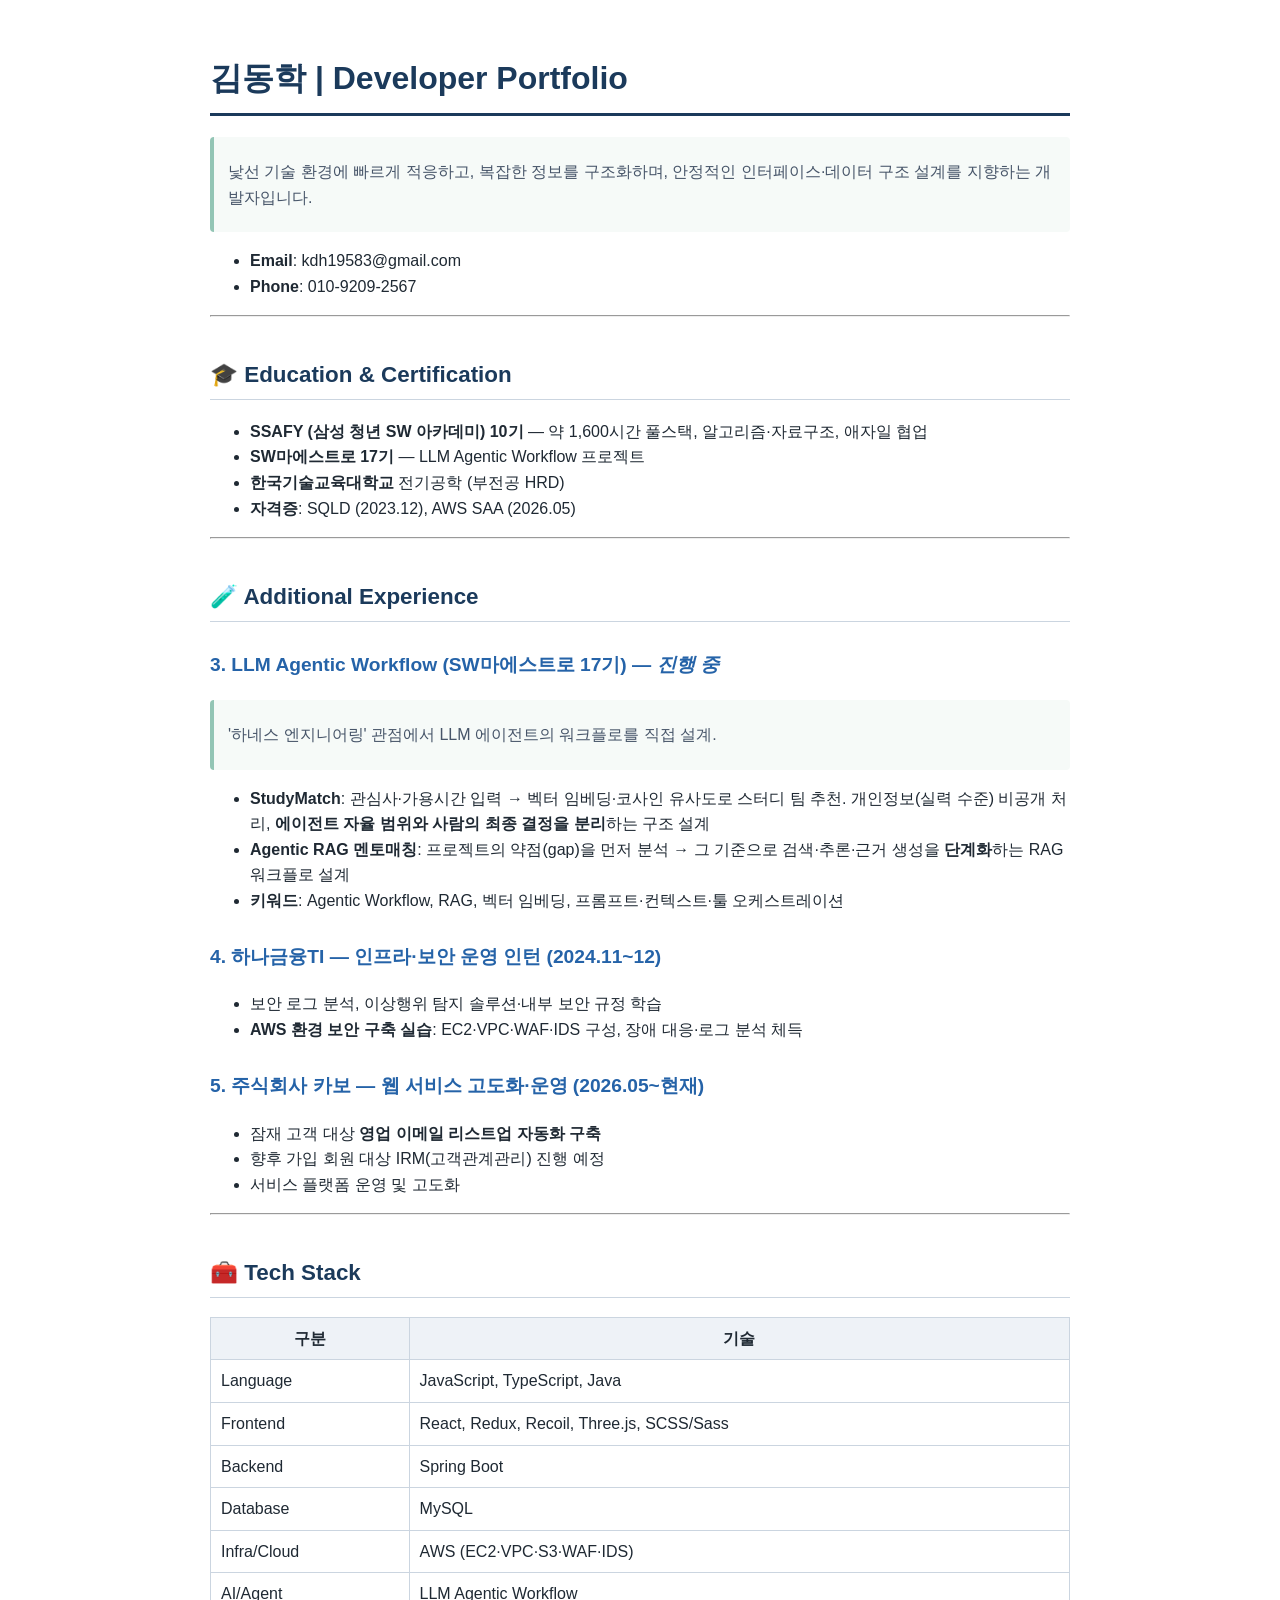
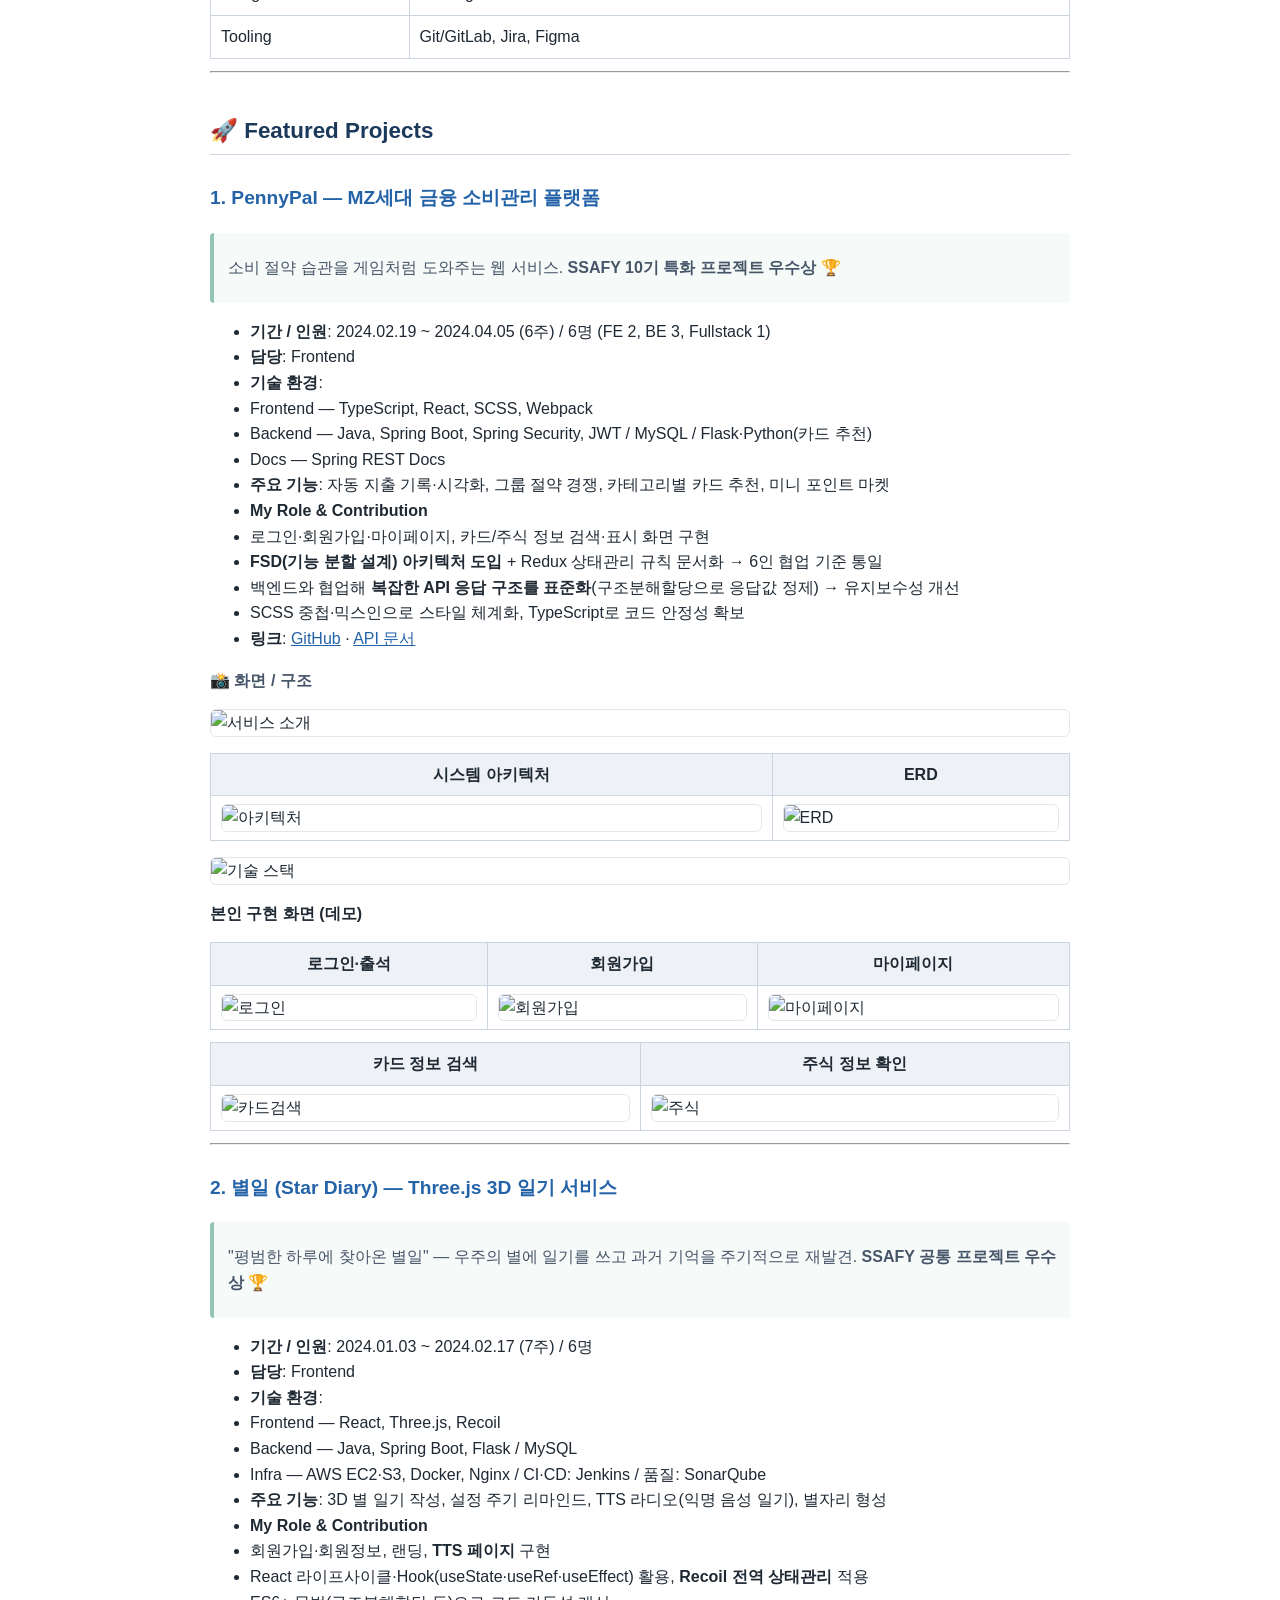
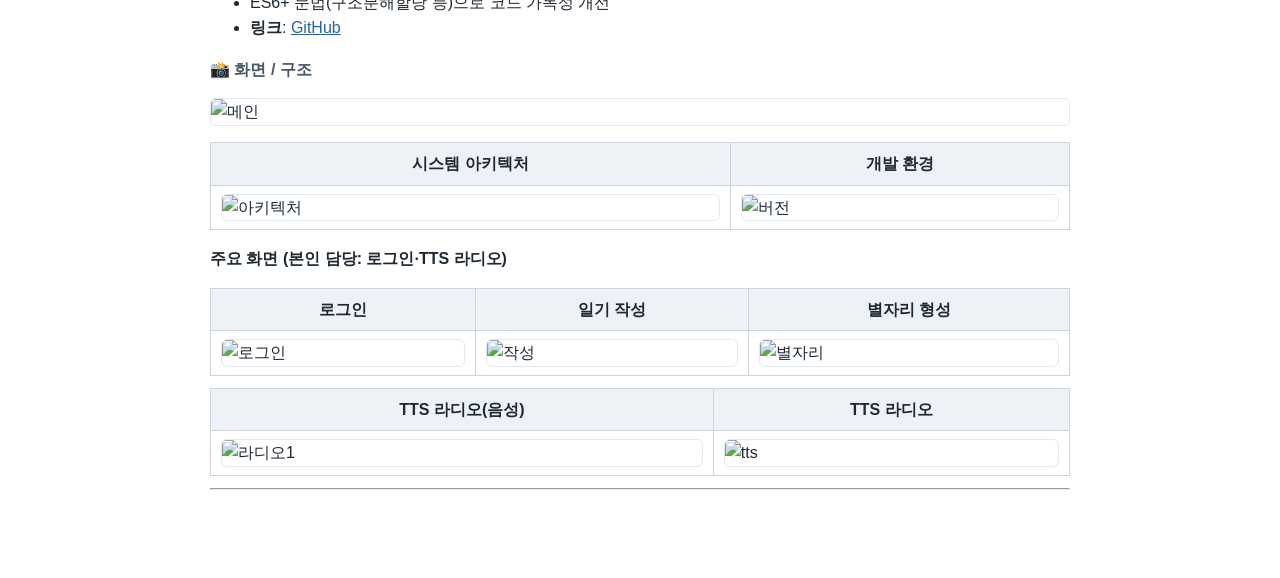
==== index.html @ 320adf23 "Add portfolio page" ====
<!doctype html><html lang="ko"><head><meta charset="utf-8"><meta name="viewport" content="width=device-width,initial-scale=1"><title>김동학 | Developer Portfolio</title><style>
*{box-sizing:border-box;}
body{font-family:'Apple SD Gothic Neo','Malgun Gothic','Segoe UI',sans-serif;color:#1f2933;line-height:1.6;font-size:16px;max-width:900px;margin:0 auto;padding:32px 20px 80px;}
h1{font-size:2em;color:#1b3a5b;border-bottom:3px solid #1b3a5b;padding-bottom:8px;}
h2{font-size:1.4em;color:#1b3a5b;margin-top:40px;border-bottom:1px solid #cbd5e0;padding-bottom:6px;}
h3{font-size:1.2em;color:#2563a8;margin-top:28px;}
h4{color:#475569;margin:14px 0 6px;}
blockquote{color:#475569;border-left:4px solid #93c5b5;margin:10px 0;padding:6px 14px;background:#f6faf8;border-radius:4px;}
table{border-collapse:collapse;width:100%;margin:12px 0;}
th,td{border:1px solid #cbd5e0;padding:8px 10px;vertical-align:top;}
th{background:#eef2f7;}
img{max-width:100%;height:auto;border:1px solid #e2e8f0;border-radius:6px;display:block;}
a{color:#2563a8;} code{background:#f1f5f9;padding:2px 5px;border-radius:3px;}
@media(max-width:600px){table,thead,tbody,tr,td,th{display:block;width:100%;}}
</style></head><body><h1>김동학 | Developer Portfolio</h1>
<blockquote>
<p>낯선 기술 환경에 빠르게 적응하고, 복잡한 정보를 구조화하며,
안정적인 인터페이스·데이터 구조 설계를 지향하는 개발자입니다.</p>
</blockquote>
<ul>
<li><strong>Email</strong>: kdh19583@gmail.com</li>
<li><strong>Phone</strong>: 010-9209-2567</li>
</ul>
<!-- (디자인 시) 위 영역을 표지/헤더로. 프로필 사진·로고는 선택 -->
<hr />
<h2>🎓 Education &amp; Certification</h2>
<ul>
<li><strong>SSAFY (삼성 청년 SW 아카데미) 10기</strong> — 약 1,600시간 풀스택, 알고리즘·자료구조, 애자일 협업</li>
<li><strong>SW마에스트로 17기</strong> — LLM Agentic Workflow 프로젝트</li>
<li><strong>한국기술교육대학교</strong> 전기공학 (부전공 HRD)</li>
<li><strong>자격증</strong>: SQLD (2023.12), AWS SAA (2026.05)</li>
</ul>
<hr />
<h2>🧪 Additional Experience</h2>
<h3>3. LLM Agentic Workflow (SW마에스트로 17기) — <em>진행 중</em></h3>
<blockquote>
<p>'하네스 엔지니어링' 관점에서 LLM 에이전트의 워크플로를 직접 설계.</p>
</blockquote>
<ul>
<li><strong>StudyMatch</strong>: 관심사·가용시간 입력 → 벡터 임베딩·코사인 유사도로 스터디 팀 추천. 개인정보(실력 수준) 비공개 처리, <strong>에이전트 자율 범위와 사람의 최종 결정을 분리</strong>하는 구조 설계</li>
<li><strong>Agentic RAG 멘토매칭</strong>: 프로젝트의 약점(gap)을 먼저 분석 → 그 기준으로 검색·추론·근거 생성을 <strong>단계화</strong>하는 RAG 워크플로 설계</li>
<li><strong>키워드</strong>: Agentic Workflow, RAG, 벡터 임베딩, 프롬프트·컨텍스트·툴 오케스트레이션</li>
</ul>
<h3>4. 하나금융TI — 인프라·보안 운영 인턴 (2024.11~12)</h3>
<ul>
<li>보안 로그 분석, 이상행위 탐지 솔루션·내부 보안 규정 학습</li>
<li><strong>AWS 환경 보안 구축 실습</strong>: EC2·VPC·WAF·IDS 구성, 장애 대응·로그 분석 체득</li>
</ul>
<h3>5. 주식회사 카보 — 웹 서비스 고도화·운영 (2026.05~현재)</h3>
<ul>
<li>잠재 고객 대상 <strong>영업 이메일 리스트업 자동화 구축</strong></li>
<li>향후 가입 회원 대상 IRM(고객관계관리) 진행 예정</li>
<li>서비스 플랫폼 운영 및 고도화</li>
</ul>
<hr />
<h2>🧰 Tech Stack</h2>
<table>
<thead>
<tr>
<th>구분</th>
<th>기술</th>
</tr>
</thead>
<tbody>
<tr>
<td>Language</td>
<td>JavaScript, TypeScript, Java</td>
</tr>
<tr>
<td>Frontend</td>
<td>React, Redux, Recoil, Three.js, SCSS/Sass</td>
</tr>
<tr>
<td>Backend</td>
<td>Spring Boot</td>
</tr>
<tr>
<td>Database</td>
<td>MySQL</td>
</tr>
<tr>
<td>Infra/Cloud</td>
<td>AWS (EC2·VPC·S3·WAF·IDS)</td>
</tr>
<tr>
<td>AI/Agent</td>
<td>LLM Agentic Workflow</td>
</tr>
<tr>
<td>Tooling</td>
<td>Git/GitLab, Jira, Figma</td>
</tr>
</tbody>
</table>
<hr />
<h2>🚀 Featured Projects</h2>
<h3>1. PennyPal — MZ세대 금융 소비관리 플랫폼</h3>
<blockquote>
<p>소비 절약 습관을 게임처럼 도와주는 웹 서비스. <strong>SSAFY 10기 특화 프로젝트 우수상</strong> 🏆</p>
</blockquote>
<ul>
<li><strong>기간 / 인원</strong>: 2024.02.19 ~ 2024.04.05 (6주) / 6명 (FE 2, BE 3, Fullstack 1)</li>
<li><strong>담당</strong>: Frontend</li>
<li><strong>기술 환경</strong>:</li>
<li>Frontend — TypeScript, React, SCSS, Webpack</li>
<li>Backend — Java, Spring Boot, Spring Security, JWT / MySQL / Flask·Python(카드 추천)</li>
<li>Docs — Spring REST Docs</li>
<li><strong>주요 기능</strong>: 자동 지출 기록·시각화, 그룹 절약 경쟁, 카테고리별 카드 추천, 미니 포인트 마켓</li>
<li><strong>My Role &amp; Contribution</strong></li>
<li>로그인·회원가입·마이페이지, 카드/주식 정보 검색·표시 화면 구현</li>
<li><strong>FSD(기능 분할 설계) 아키텍처 도입</strong> + Redux 상태관리 규칙 문서화 → 6인 협업 기준 통일</li>
<li>백엔드와 협업해 <strong>복잡한 API 응답 구조를 표준화</strong>(구조분해할당으로 응답값 정제) → 유지보수성 개선</li>
<li>SCSS 중첩·믹스인으로 스타일 체계화, TypeScript로 코드 안정성 확보</li>
<li><strong>링크</strong>: <a href="https://github.com/donghakk/pennypal">GitHub</a> · <a href="https://mine702.github.io/B108-DOCS/">API 문서</a></li>
</ul>
<h4>📸 화면 / 구조</h4>
<p><img alt="서비스 소개" src="https://raw.githubusercontent.com/donghakk/pennypal/master/assets/소개.png" /></p>
<table>
<thead>
<tr>
<th>시스템 아키텍처</th>
<th>ERD</th>
</tr>
</thead>
<tbody>
<tr>
<td><img alt="아키텍처" src="https://raw.githubusercontent.com/donghakk/pennypal/master/assets/아키텍처.png" /></td>
<td><img alt="ERD" src="https://raw.githubusercontent.com/donghakk/pennypal/master/assets/erd.png" /></td>
</tr>
</tbody>
</table>
<p><img alt="기술 스택" src="https://raw.githubusercontent.com/donghakk/pennypal/master/assets/기술_스택.png" /></p>
<p><strong>본인 구현 화면 (데모)</strong></p>
<table>
<thead>
<tr>
<th>로그인·출석</th>
<th>회원가입</th>
<th>마이페이지</th>
</tr>
</thead>
<tbody>
<tr>
<td><img alt="로그인" src="https://raw.githubusercontent.com/donghakk/pennypal/master/assets/로그인_및_출석.gif" /></td>
<td><img alt="회원가입" src="https://raw.githubusercontent.com/donghakk/pennypal/master/assets/회원가입.gif" /></td>
<td><img alt="마이페이지" src="https://raw.githubusercontent.com/donghakk/pennypal/master/assets/마이페이지.gif" /></td>
</tr>
</tbody>
</table>
<table>
<thead>
<tr>
<th>카드 정보 검색</th>
<th>주식 정보 확인</th>
</tr>
</thead>
<tbody>
<tr>
<td><img alt="카드검색" src="https://raw.githubusercontent.com/donghakk/pennypal/master/assets/카드_정보_확인_및_검색.gif" /></td>
<td><img alt="주식" src="https://raw.githubusercontent.com/donghakk/pennypal/master/assets/주식_정보_확인.gif" /></td>
</tr>
</tbody>
</table>
<hr />
<h3>2. 별일 (Star Diary) — Three.js 3D 일기 서비스</h3>
<blockquote>
<p>"평범한 하루에 찾아온 별일" — 우주의 별에 일기를 쓰고 과거 기억을 주기적으로 재발견. <strong>SSAFY 공통 프로젝트 우수상</strong> 🏆</p>
</blockquote>
<ul>
<li><strong>기간 / 인원</strong>: 2024.01.03 ~ 2024.02.17 (7주) / 6명</li>
<li><strong>담당</strong>: Frontend</li>
<li><strong>기술 환경</strong>:</li>
<li>Frontend — React, Three.js, Recoil</li>
<li>Backend — Java, Spring Boot, Flask / MySQL</li>
<li>Infra — AWS EC2·S3, Docker, Nginx / CI·CD: Jenkins / 품질: SonarQube</li>
<li><strong>주요 기능</strong>: 3D 별 일기 작성, 설정 주기 리마인드, TTS 라디오(익명 음성 일기), 별자리 형성</li>
<li><strong>My Role &amp; Contribution</strong></li>
<li>회원가입·회원정보, 랜딩, <strong>TTS 페이지</strong> 구현</li>
<li>React 라이프사이클·Hook(useState·useRef·useEffect) 활용, <strong>Recoil 전역 상태관리</strong> 적용</li>
<li>ES6+ 문법(구조분해할당 등)으로 코드 가독성 개선</li>
<li><strong>링크</strong>: <a href="https://github.com/donghakk/stardiary-specialday">GitHub</a></li>
</ul>
<h4>📸 화면 / 구조</h4>
<p><img alt="메인" src="https://raw.githubusercontent.com/donghakk/stardiary-specialday/master/asset/상단메인.gif" /></p>
<table>
<thead>
<tr>
<th>시스템 아키텍처</th>
<th>개발 환경</th>
</tr>
</thead>
<tbody>
<tr>
<td><img alt="아키텍처" src="https://raw.githubusercontent.com/donghakk/stardiary-specialday/master/asset/architecture.png" /></td>
<td><img alt="버전" src="https://raw.githubusercontent.com/donghakk/stardiary-specialday/master/asset/version.png" /></td>
</tr>
</tbody>
</table>
<p><strong>주요 화면 (본인 담당: 로그인·TTS 라디오)</strong></p>
<table>
<thead>
<tr>
<th>로그인</th>
<th>일기 작성</th>
<th>별자리 형성</th>
</tr>
</thead>
<tbody>
<tr>
<td><img alt="로그인" src="https://raw.githubusercontent.com/donghakk/stardiary-specialday/master/asset/01_login.png" /></td>
<td><img alt="작성" src="https://raw.githubusercontent.com/donghakk/stardiary-specialday/master/asset/03_write.gif" /></td>
<td><img alt="별자리" src="https://raw.githubusercontent.com/donghakk/stardiary-specialday/master/asset/04_constellation.png" /></td>
</tr>
</tbody>
</table>
<table>
<thead>
<tr>
<th>TTS 라디오(음성)</th>
<th>TTS 라디오</th>
</tr>
</thead>
<tbody>
<tr>
<td><img alt="라디오1" src="https://raw.githubusercontent.com/donghakk/stardiary-specialday/master/asset/05_1_radio.gif" /></td>
<td><img alt="tts" src="https://raw.githubusercontent.com/donghakk/stardiary-specialday/master/asset/tts.gif" /></td>
</tr>
</tbody>
</table>
<hr />
<!-- ───────────── 디자인 가이드 (작업 시 참고) ─────────────
1. 표지: 이름 + 한 줄 소개 + 연락처/GitHub + (선택)사진
2. 프로젝트는 1페이지 1프로젝트 권장: 좌측 텍스트, 우측 스크린샷/GIF
3. PennyPal·별일은 GitHub assets 폴더의 이미지를 그대로 활용
4. "My Role & Contribution"을 가장 눈에 띄게 — 6인 팀에서 '내가 한 일'이 핵심
5. 색상: 1~2가지 포인트 컬러로 통일 (예: 네이비 + 포인트)
6. 도구: Notion / Figma / PPT 무엇이든. Markdown → 복붙 후 이미지 삽입
──────────────────────────────────────────────── --></body></html>
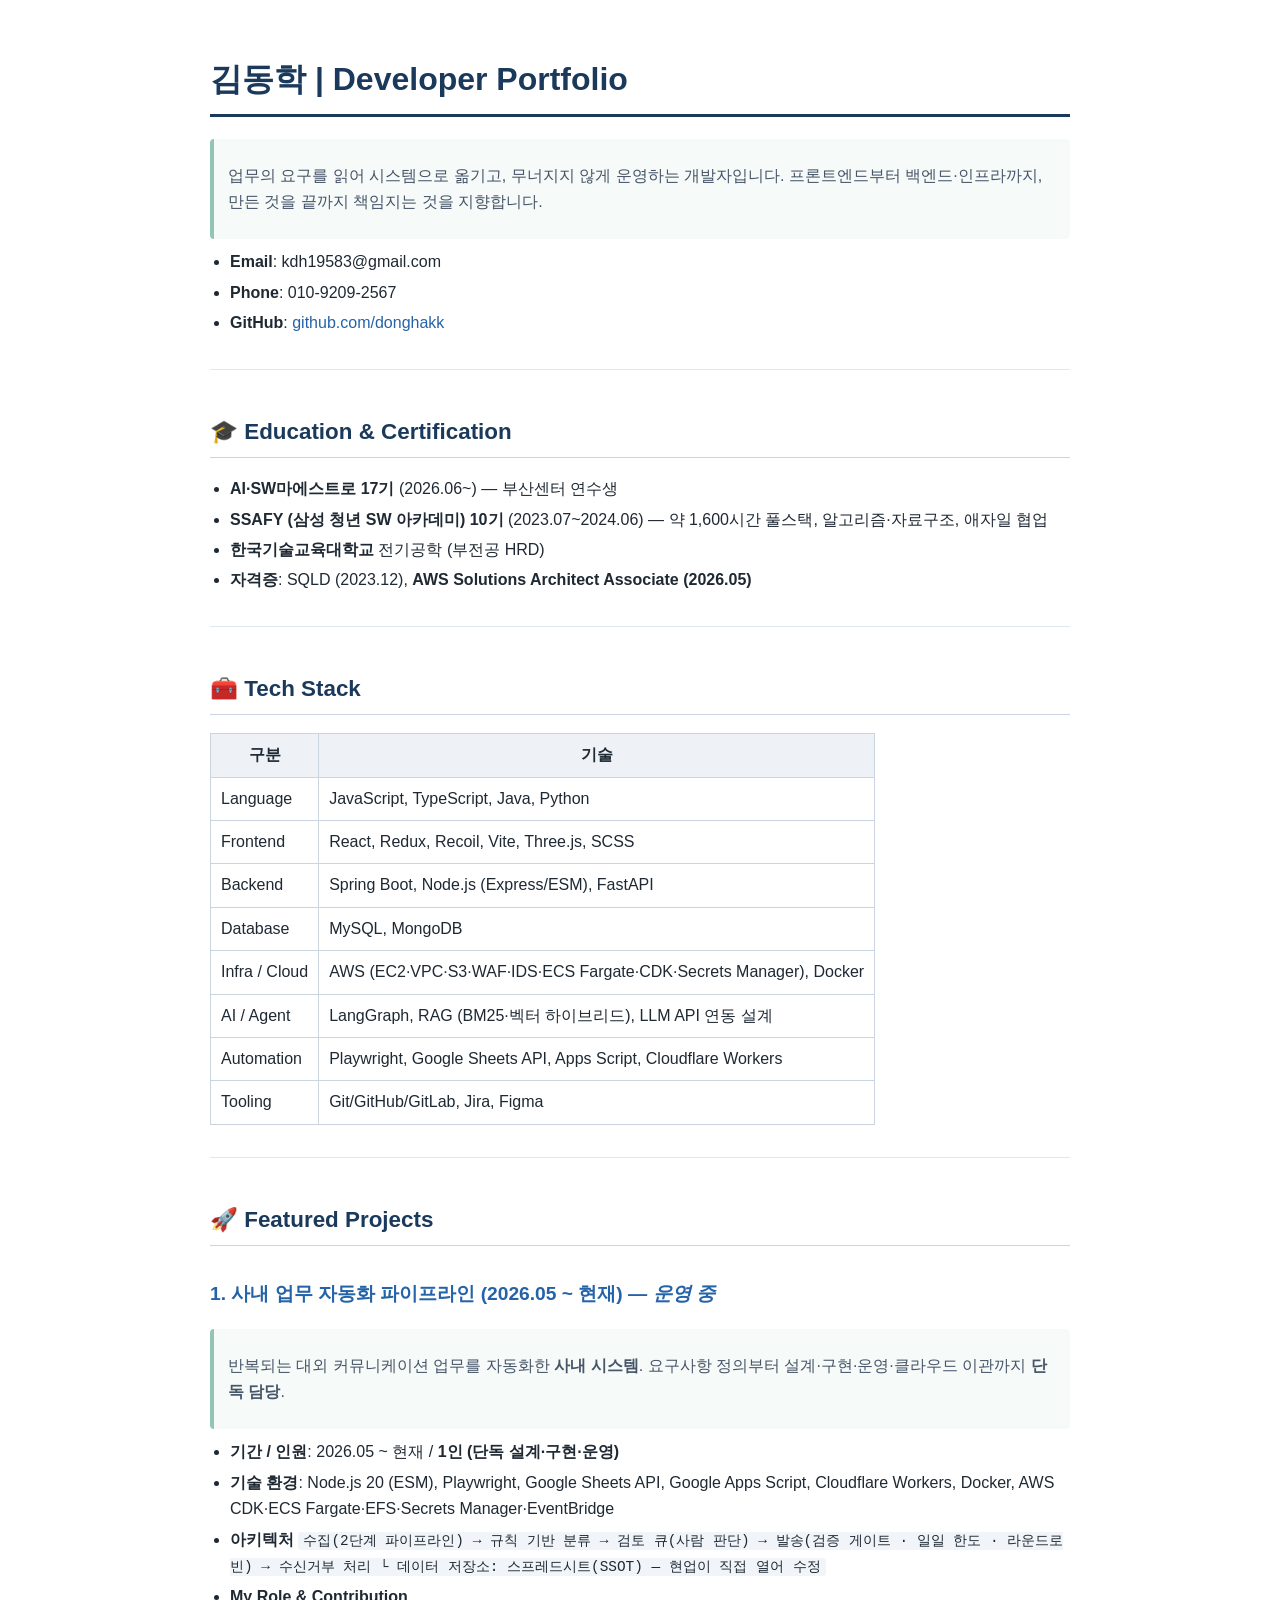
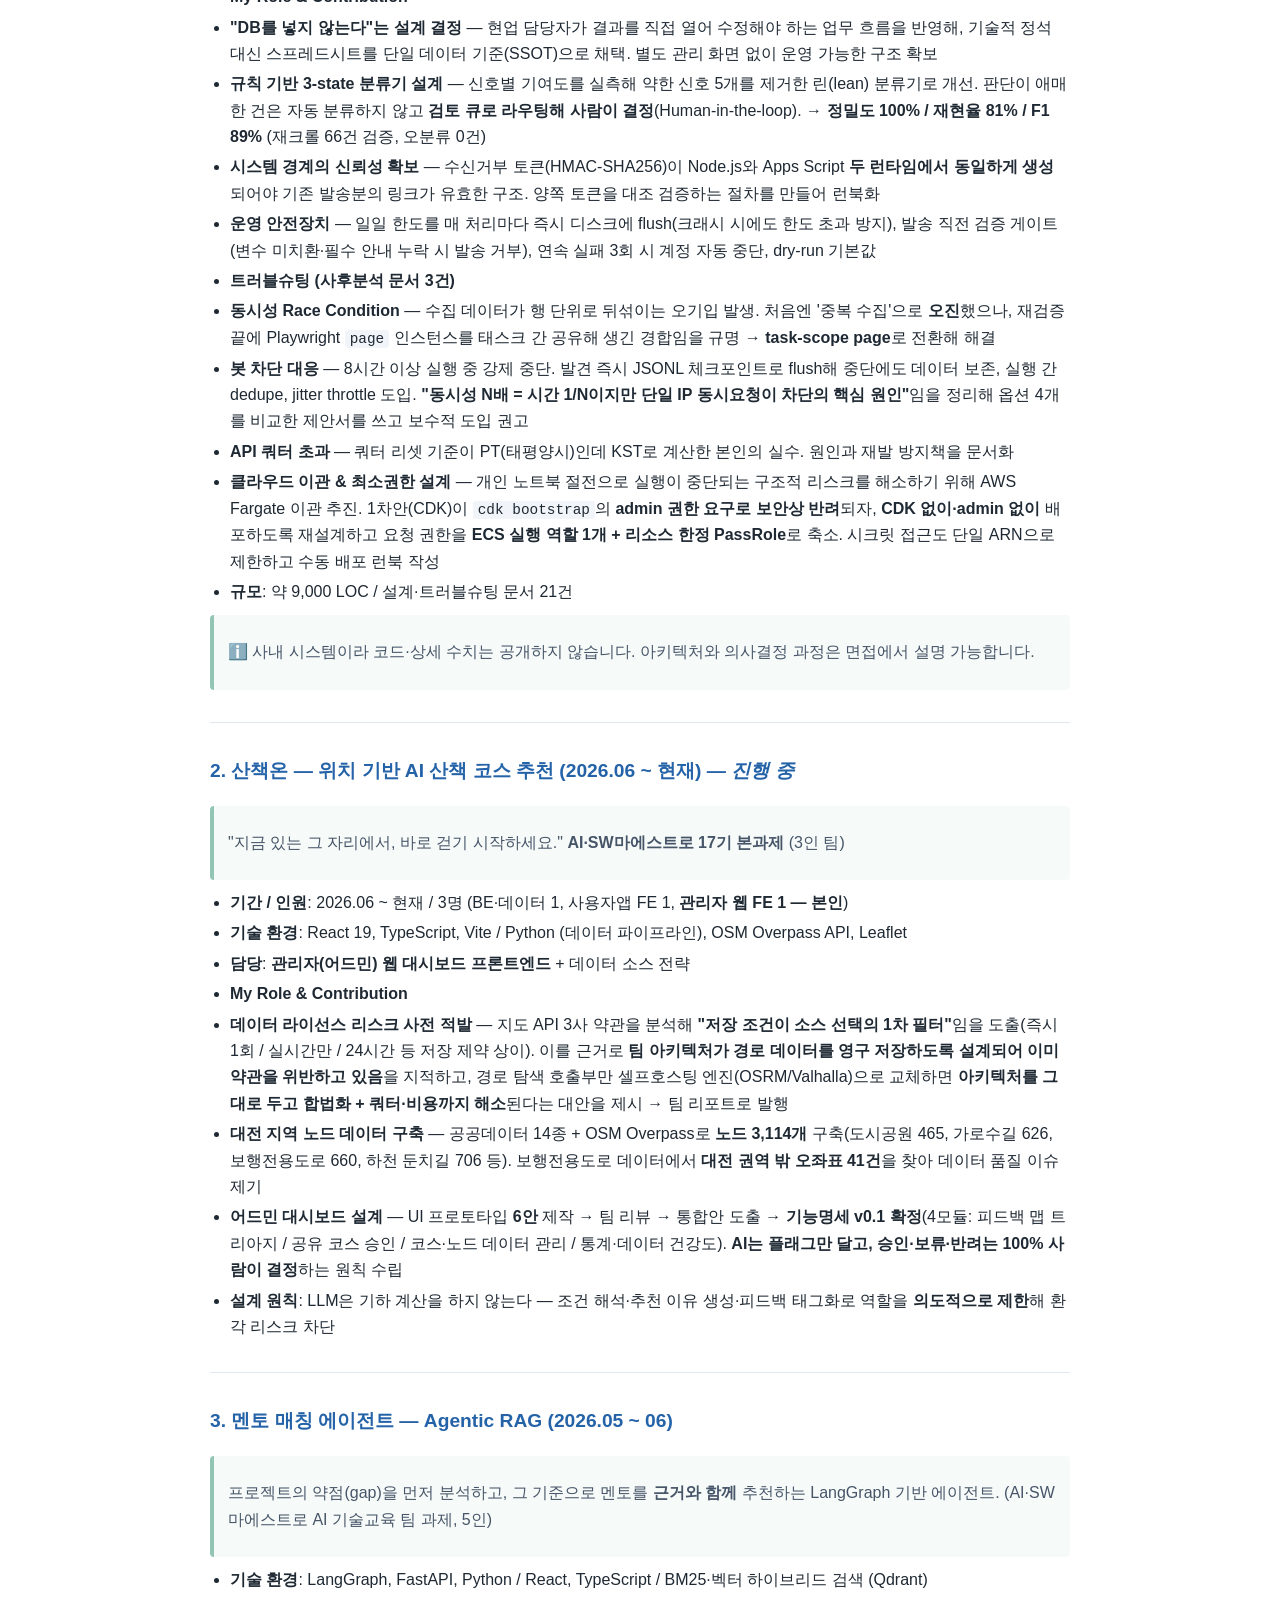
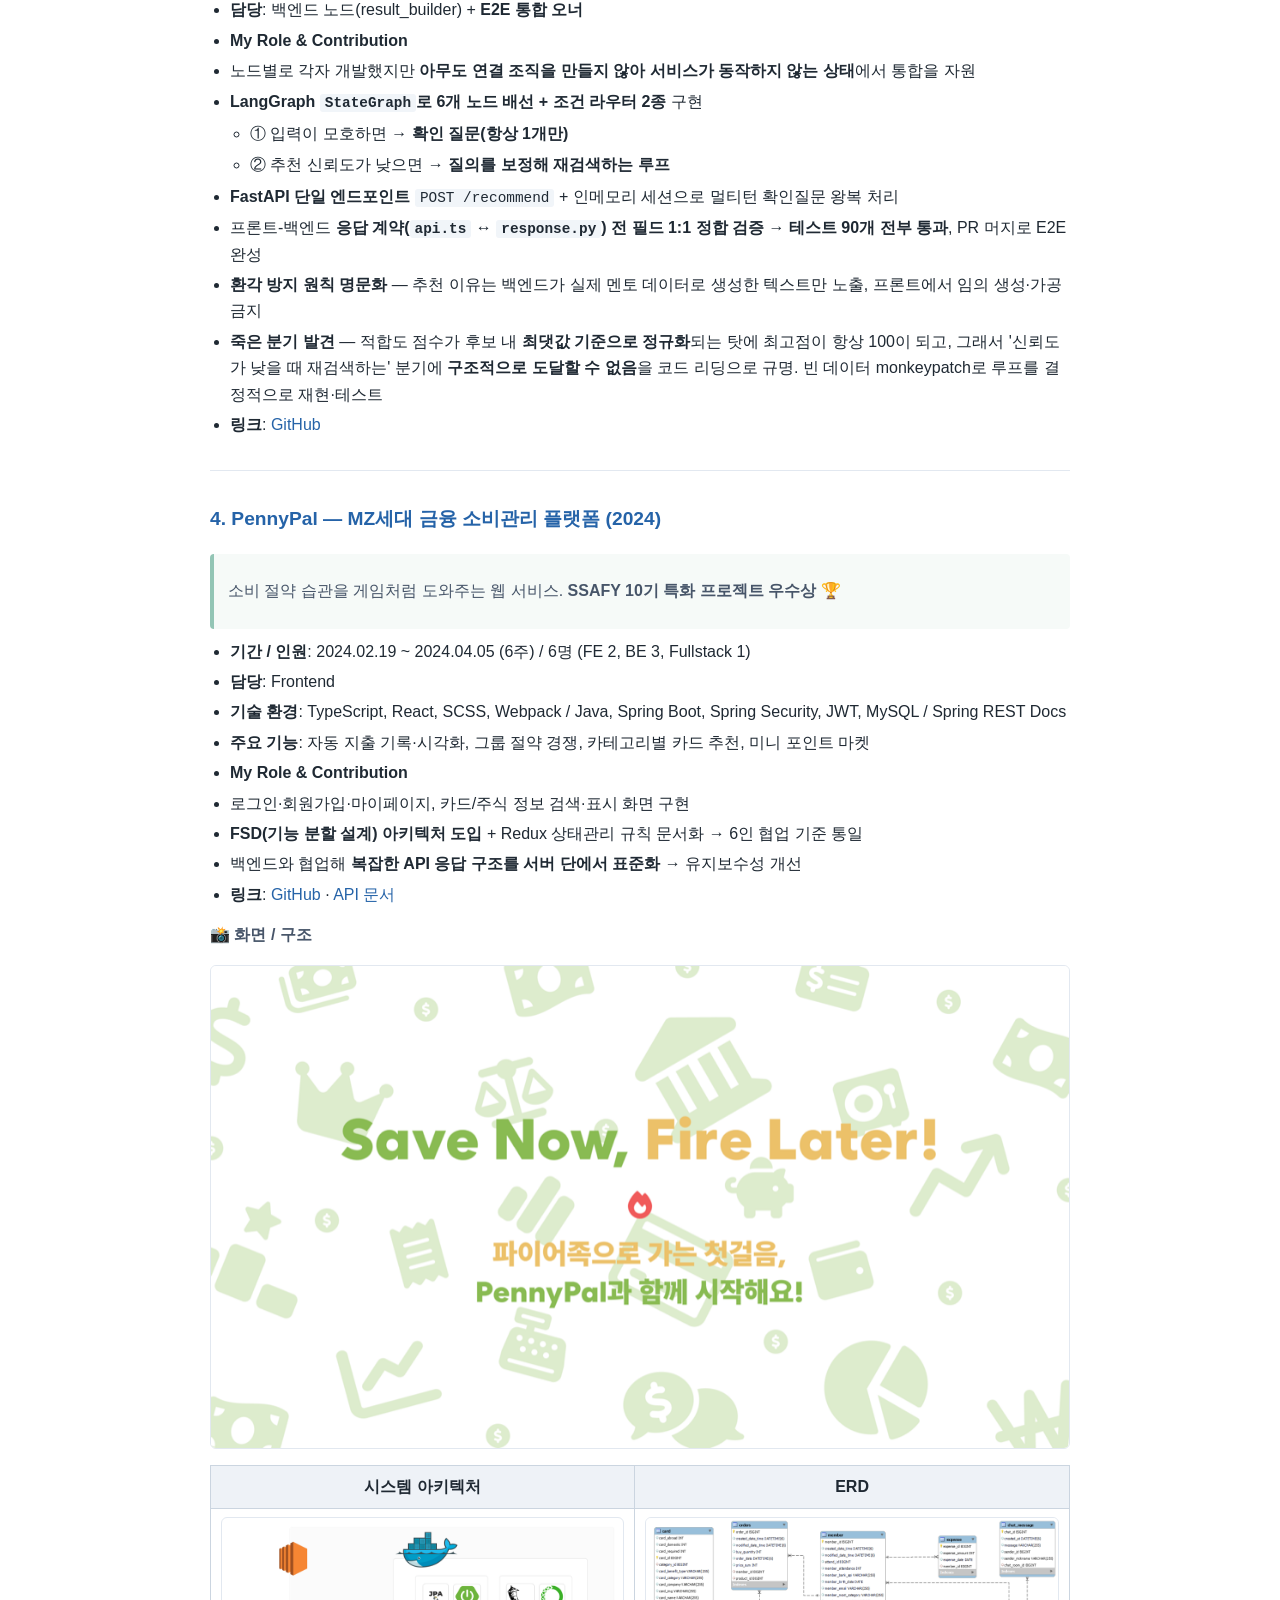
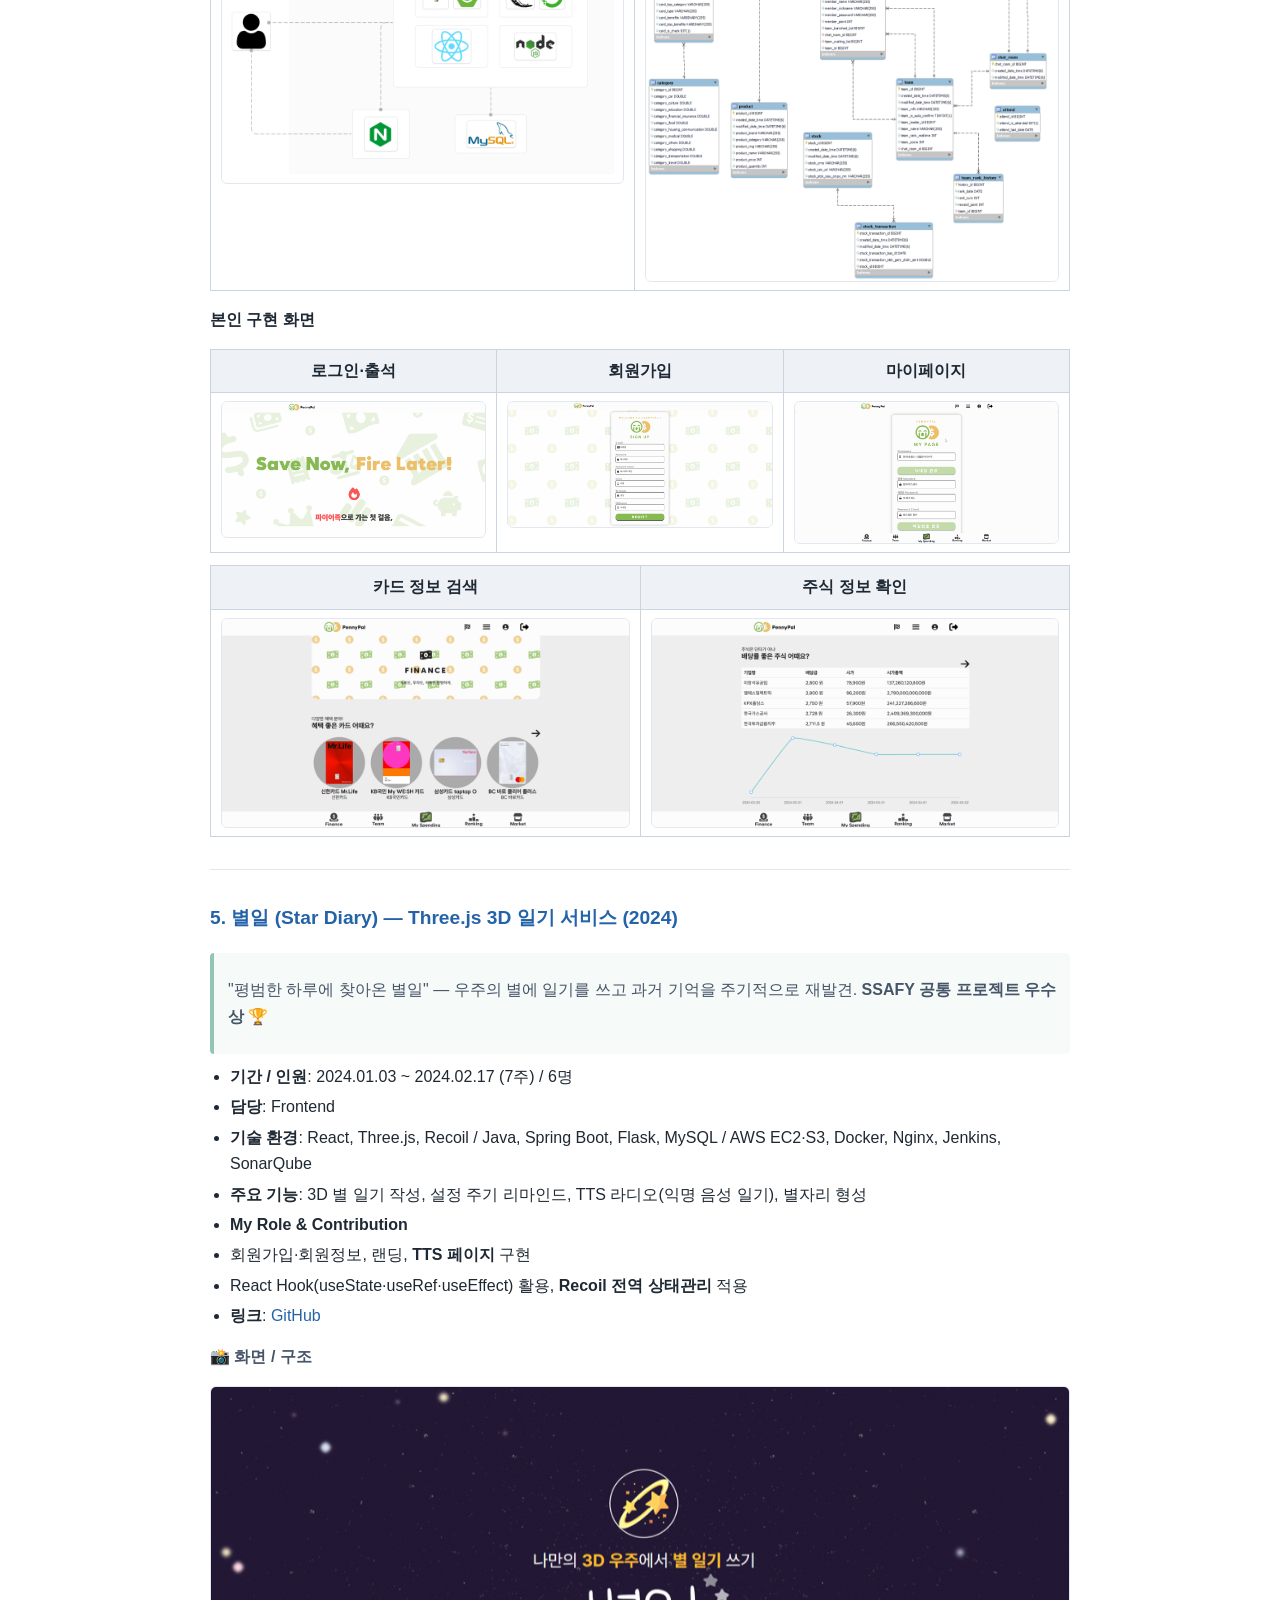
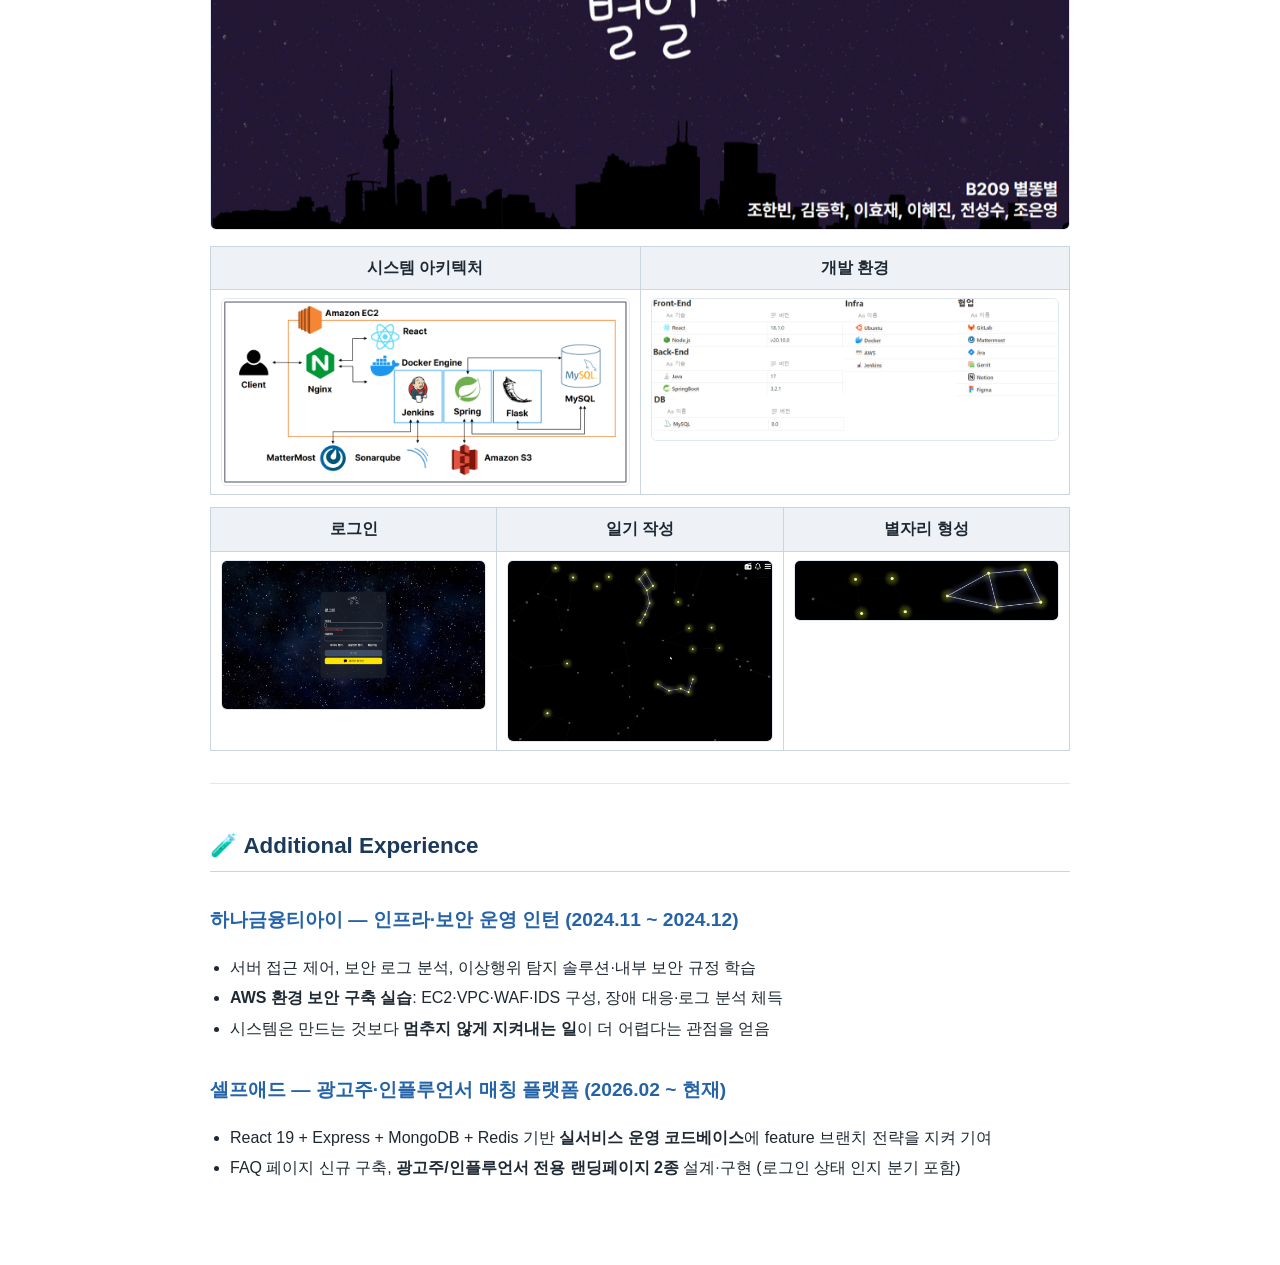
==== commit eb582bbf: "포트폴리오 갱신: 2026년 프로젝트 추가, 이미지 자체 호스팅 - 사내 업무 자동화 파이프라인, 산책온, 멘토 매칭 에이전트 추가 (2026년 작업 우선 배치) - 미구현 프로젝" ====
--- a/index.html
+++ b/index.html
@@ -1,56 +1,46 @@
 <!doctype html><html lang="ko"><head><meta charset="utf-8"><meta name="viewport" content="width=device-width,initial-scale=1"><title>김동학 | Developer Portfolio</title><style>
 *{box-sizing:border-box;}
-body{font-family:'Apple SD Gothic Neo','Malgun Gothic','Segoe UI',sans-serif;color:#1f2933;line-height:1.6;font-size:16px;max-width:900px;margin:0 auto;padding:32px 20px 80px;}
+body{font-family:'Apple SD Gothic Neo','Malgun Gothic','Segoe UI',sans-serif;color:#1f2933;line-height:1.65;font-size:16px;max-width:900px;margin:0 auto;padding:32px 20px 80px;}
 h1{font-size:2em;color:#1b3a5b;border-bottom:3px solid #1b3a5b;padding-bottom:8px;}
-h2{font-size:1.4em;color:#1b3a5b;margin-top:40px;border-bottom:1px solid #cbd5e0;padding-bottom:6px;}
-h3{font-size:1.2em;color:#2563a8;margin-top:28px;}
+h2{font-size:1.4em;color:#1b3a5b;margin-top:44px;border-bottom:1px solid #cbd5e0;padding-bottom:6px;}
+h3{font-size:1.2em;color:#2563a8;margin-top:32px;}
 h4{color:#475569;margin:14px 0 6px;}
-blockquote{color:#475569;border-left:4px solid #93c5b5;margin:10px 0;padding:6px 14px;background:#f6faf8;border-radius:4px;}
-table{border-collapse:collapse;width:100%;margin:12px 0;}
+blockquote{color:#475569;border-left:4px solid #93c5b5;margin:10px 0;padding:8px 14px;background:#f6faf8;border-radius:4px;}
+table{border-collapse:collapse;width:100%;margin:12px 0;display:block;overflow-x:auto;}
 th,td{border:1px solid #cbd5e0;padding:8px 10px;vertical-align:top;}
 th{background:#eef2f7;}
 img{max-width:100%;height:auto;border:1px solid #e2e8f0;border-radius:6px;display:block;}
-a{color:#2563a8;} code{background:#f1f5f9;padding:2px 5px;border-radius:3px;}
-@media(max-width:600px){table,thead,tbody,tr,td,th{display:block;width:100%;}}
+ul{margin:6px 0 6px 20px;padding:0;} li{margin:4px 0;}
+a{color:#2563a8;text-decoration:none;} a:hover{text-decoration:underline;}
+code{background:#f1f5f9;padding:1px 5px;border-radius:3px;font-size:0.9em;}
+pre{background:#f8fafc;border:1px solid #e2e8f0;border-radius:6px;padding:12px;overflow-x:auto;}
+pre code{background:none;padding:0;}
+hr{border:none;border-top:1px solid #e2e8f0;margin:32px 0;}
+@media (prefers-color-scheme: dark){
+  body{background:#0f172a;color:#e2e8f0;}
+  h1,h2{color:#93c5fd;border-color:#334155;} h3{color:#7dd3fc;} h4{color:#cbd5e0;}
+  blockquote{background:#1e293b;color:#cbd5e0;border-left-color:#38bdf8;}
+  th{background:#1e293b;} th,td{border-color:#334155;}
+  code{background:#1e293b;} pre{background:#1e293b;border-color:#334155;}
+  a{color:#7dd3fc;} img{border-color:#334155;} hr{border-top-color:#334155;}
+}
 </style></head><body><h1>김동학 | Developer Portfolio</h1>
 <blockquote>
-<p>낯선 기술 환경에 빠르게 적응하고, 복잡한 정보를 구조화하며,
-안정적인 인터페이스·데이터 구조 설계를 지향하는 개발자입니다.</p>
+<p>업무의 요구를 읽어 시스템으로 옮기고, 무너지지 않게 운영하는 개발자입니다.
+프론트엔드부터 백엔드·인프라까지, 만든 것을 끝까지 책임지는 것을 지향합니다.</p>
 </blockquote>
 <ul>
 <li><strong>Email</strong>: kdh19583@gmail.com</li>
 <li><strong>Phone</strong>: 010-9209-2567</li>
-</ul>
-<!-- (디자인 시) 위 영역을 표지/헤더로. 프로필 사진·로고는 선택 -->
+<li><strong>GitHub</strong>: <a href="https://github.com/donghakk">github.com/donghakk</a></li>
+</ul>
 <hr />
 <h2>🎓 Education &amp; Certification</h2>
 <ul>
-<li><strong>SSAFY (삼성 청년 SW 아카데미) 10기</strong> — 약 1,600시간 풀스택, 알고리즘·자료구조, 애자일 협업</li>
-<li><strong>SW마에스트로 17기</strong> — LLM Agentic Workflow 프로젝트</li>
+<li><strong>AI·SW마에스트로 17기</strong> (2026.06~) — 부산센터 연수생</li>
+<li><strong>SSAFY (삼성 청년 SW 아카데미) 10기</strong> (2023.07~2024.06) — 약 1,600시간 풀스택, 알고리즘·자료구조, 애자일 협업</li>
 <li><strong>한국기술교육대학교</strong> 전기공학 (부전공 HRD)</li>
-<li><strong>자격증</strong>: SQLD (2023.12), AWS SAA (2026.05)</li>
-</ul>
-<hr />
-<h2>🧪 Additional Experience</h2>
-<h3>3. LLM Agentic Workflow (SW마에스트로 17기) — <em>진행 중</em></h3>
-<blockquote>
-<p>'하네스 엔지니어링' 관점에서 LLM 에이전트의 워크플로를 직접 설계.</p>
-</blockquote>
-<ul>
-<li><strong>StudyMatch</strong>: 관심사·가용시간 입력 → 벡터 임베딩·코사인 유사도로 스터디 팀 추천. 개인정보(실력 수준) 비공개 처리, <strong>에이전트 자율 범위와 사람의 최종 결정을 분리</strong>하는 구조 설계</li>
-<li><strong>Agentic RAG 멘토매칭</strong>: 프로젝트의 약점(gap)을 먼저 분석 → 그 기준으로 검색·추론·근거 생성을 <strong>단계화</strong>하는 RAG 워크플로 설계</li>
-<li><strong>키워드</strong>: Agentic Workflow, RAG, 벡터 임베딩, 프롬프트·컨텍스트·툴 오케스트레이션</li>
-</ul>
-<h3>4. 하나금융TI — 인프라·보안 운영 인턴 (2024.11~12)</h3>
-<ul>
-<li>보안 로그 분석, 이상행위 탐지 솔루션·내부 보안 규정 학습</li>
-<li><strong>AWS 환경 보안 구축 실습</strong>: EC2·VPC·WAF·IDS 구성, 장애 대응·로그 분석 체득</li>
-</ul>
-<h3>5. 주식회사 카보 — 웹 서비스 고도화·운영 (2026.05~현재)</h3>
-<ul>
-<li>잠재 고객 대상 <strong>영업 이메일 리스트업 자동화 구축</strong></li>
-<li>향후 가입 회원 대상 IRM(고객관계관리) 진행 예정</li>
-<li>서비스 플랫폼 운영 및 고도화</li>
+<li><strong>자격증</strong>: SQLD (2023.12), <strong>AWS Solutions Architect Associate (2026.05)</strong></li>
 </ul>
 <hr />
 <h2>🧰 Tech Stack</h2>
@@ -64,57 +54,120 @@
 <tbody>
 <tr>
 <td>Language</td>
-<td>JavaScript, TypeScript, Java</td>
+<td>JavaScript, TypeScript, Java, Python</td>
 </tr>
 <tr>
 <td>Frontend</td>
-<td>React, Redux, Recoil, Three.js, SCSS/Sass</td>
+<td>React, Redux, Recoil, Vite, Three.js, SCSS</td>
 </tr>
 <tr>
 <td>Backend</td>
-<td>Spring Boot</td>
+<td>Spring Boot, Node.js (Express/ESM), FastAPI</td>
 </tr>
 <tr>
 <td>Database</td>
-<td>MySQL</td>
-</tr>
-<tr>
-<td>Infra/Cloud</td>
-<td>AWS (EC2·VPC·S3·WAF·IDS)</td>
-</tr>
-<tr>
-<td>AI/Agent</td>
-<td>LLM Agentic Workflow</td>
+<td>MySQL, MongoDB</td>
+</tr>
+<tr>
+<td>Infra / Cloud</td>
+<td>AWS (EC2·VPC·S3·WAF·IDS·ECS Fargate·CDK·Secrets Manager), Docker</td>
+</tr>
+<tr>
+<td>AI / Agent</td>
+<td>LangGraph, RAG (BM25·벡터 하이브리드), LLM API 연동 설계</td>
+</tr>
+<tr>
+<td>Automation</td>
+<td>Playwright, Google Sheets API, Apps Script, Cloudflare Workers</td>
 </tr>
 <tr>
 <td>Tooling</td>
-<td>Git/GitLab, Jira, Figma</td>
+<td>Git/GitHub/GitLab, Jira, Figma</td>
 </tr>
 </tbody>
 </table>
 <hr />
 <h2>🚀 Featured Projects</h2>
-<h3>1. PennyPal — MZ세대 금융 소비관리 플랫폼</h3>
+<h3>1. 사내 업무 자동화 파이프라인 (2026.05 ~ 현재) — <em>운영 중</em></h3>
+<blockquote>
+<p>반복되는 대외 커뮤니케이션 업무를 자동화한 <strong>사내 시스템</strong>. 요구사항 정의부터 설계·구현·운영·클라우드 이관까지 <strong>단독 담당</strong>.</p>
+</blockquote>
+<ul>
+<li><strong>기간 / 인원</strong>: 2026.05 ~ 현재 / <strong>1인 (단독 설계·구현·운영)</strong></li>
+<li><strong>기술 환경</strong>: Node.js 20 (ESM), Playwright, Google Sheets API, Google Apps Script, Cloudflare Workers, Docker, AWS CDK·ECS Fargate·EFS·Secrets Manager·EventBridge</li>
+<li><strong>아키텍처</strong>
+  <code>수집(2단계 파이프라인) → 규칙 기반 분류 → 검토 큐(사람 판단)
+        → 발송(검증 게이트 · 일일 한도 · 라운드로빈) → 수신거부 처리
+        └ 데이터 저장소: 스프레드시트(SSOT) — 현업이 직접 열어 수정</code></li>
+<li><strong>My Role &amp; Contribution</strong></li>
+<li><strong>"DB를 넣지 않는다"는 설계 결정</strong> — 현업 담당자가 결과를 직접 열어 수정해야 하는 업무 흐름을 반영해, 기술적 정석 대신 스프레드시트를 단일 데이터 기준(SSOT)으로 채택. 별도 관리 화면 없이 운영 가능한 구조 확보</li>
+<li><strong>규칙 기반 3-state 분류기 설계</strong> — 신호별 기여도를 실측해 약한 신호 5개를 제거한 린(lean) 분류기로 개선. 판단이 애매한 건은 자동 분류하지 않고 <strong>검토 큐로 라우팅해 사람이 결정</strong>(Human-in-the-loop). → <strong>정밀도 100% / 재현율 81% / F1 89%</strong> (재크롤 66건 검증, 오분류 0건)</li>
+<li><strong>시스템 경계의 신뢰성 확보</strong> — 수신거부 토큰(HMAC-SHA256)이 Node.js와 Apps Script <strong>두 런타임에서 동일하게 생성</strong>되어야 기존 발송분의 링크가 유효한 구조. 양쪽 토큰을 대조 검증하는 절차를 만들어 런북화</li>
+<li><strong>운영 안전장치</strong> — 일일 한도를 매 처리마다 즉시 디스크에 flush(크래시 시에도 한도 초과 방지), 발송 직전 검증 게이트(변수 미치환·필수 안내 누락 시 발송 거부), 연속 실패 3회 시 계정 자동 중단, dry-run 기본값</li>
+<li><strong>트러블슈팅 (사후분석 문서 3건)</strong></li>
+<li><strong>동시성 Race Condition</strong> — 수집 데이터가 행 단위로 뒤섞이는 오기입 발생. 처음엔 '중복 수집'으로 <strong>오진</strong>했으나, 재검증 끝에 Playwright <code>page</code> 인스턴스를 태스크 간 공유해 생긴 경합임을 규명 → <strong>task-scope page</strong>로 전환해 해결</li>
+<li><strong>봇 차단 대응</strong> — 8시간 이상 실행 중 강제 중단. 발견 즉시 JSONL 체크포인트로 flush해 중단에도 데이터 보존, 실행 간 dedupe, jitter throttle 도입. <strong>"동시성 N배 = 시간 1/N이지만 단일 IP 동시요청이 차단의 핵심 원인"</strong>임을 정리해 옵션 4개를 비교한 제안서를 쓰고 보수적 도입 권고</li>
+<li><strong>API 쿼터 초과</strong> — 쿼터 리셋 기준이 PT(태평양시)인데 KST로 계산한 본인의 실수. 원인과 재발 방지책을 문서화</li>
+<li><strong>클라우드 이관 &amp; 최소권한 설계</strong> — 개인 노트북 절전으로 실행이 중단되는 구조적 리스크를 해소하기 위해 AWS Fargate 이관 추진. 1차안(CDK)이 <code>cdk bootstrap</code>의 <strong>admin 권한 요구로 보안상 반려</strong>되자, <strong>CDK 없이·admin 없이</strong> 배포하도록 재설계하고 요청 권한을 <strong>ECS 실행 역할 1개 + 리소스 한정 PassRole</strong>로 축소. 시크릿 접근도 단일 ARN으로 제한하고 수동 배포 런북 작성</li>
+<li><strong>규모</strong>: 약 9,000 LOC / 설계·트러블슈팅 문서 21건</li>
+</ul>
+<blockquote>
+<p>ℹ️ 사내 시스템이라 코드·상세 수치는 공개하지 않습니다. 아키텍처와 의사결정 과정은 면접에서 설명 가능합니다.</p>
+</blockquote>
+<hr />
+<h3>2. 산책온 — 위치 기반 AI 산책 코스 추천 (2026.06 ~ 현재) — <em>진행 중</em></h3>
+<blockquote>
+<p>"지금 있는 그 자리에서, 바로 걷기 시작하세요." <strong>AI·SW마에스트로 17기 본과제</strong> (3인 팀)</p>
+</blockquote>
+<ul>
+<li><strong>기간 / 인원</strong>: 2026.06 ~ 현재 / 3명 (BE·데이터 1, 사용자앱 FE 1, <strong>관리자 웹 FE 1 — 본인</strong>)</li>
+<li><strong>기술 환경</strong>: React 19, TypeScript, Vite / Python (데이터 파이프라인), OSM Overpass API, Leaflet</li>
+<li><strong>담당</strong>: <strong>관리자(어드민) 웹 대시보드 프론트엔드</strong> + 데이터 소스 전략</li>
+<li><strong>My Role &amp; Contribution</strong></li>
+<li><strong>데이터 라이선스 리스크 사전 적발</strong> — 지도 API 3사 약관을 분석해 <strong>"저장 조건이 소스 선택의 1차 필터"</strong>임을 도출(즉시 1회 / 실시간만 / 24시간 등 저장 제약 상이). 이를 근거로 <strong>팀 아키텍처가 경로 데이터를 영구 저장하도록 설계되어 이미 약관을 위반하고 있음</strong>을 지적하고, 경로 탐색 호출부만 셀프호스팅 엔진(OSRM/Valhalla)으로 교체하면 <strong>아키텍처를 그대로 두고 합법화 + 쿼터·비용까지 해소</strong>된다는 대안을 제시 → 팀 리포트로 발행</li>
+<li><strong>대전 지역 노드 데이터 구축</strong> — 공공데이터 14종 + OSM Overpass로 <strong>노드 3,114개</strong> 구축(도시공원 465, 가로수길 626, 보행전용도로 660, 하천 둔치길 706 등). 보행전용도로 데이터에서 <strong>대전 권역 밖 오좌표 41건</strong>을 찾아 데이터 품질 이슈 제기</li>
+<li><strong>어드민 대시보드 설계</strong> — UI 프로토타입 <strong>6안</strong> 제작 → 팀 리뷰 → 통합안 도출 → <strong>기능명세 v0.1 확정</strong>(4모듈: 피드백 맵 트리아지 / 공유 코스 승인 / 코스·노드 데이터 관리 / 통계·데이터 건강도). <strong>AI는 플래그만 달고, 승인·보류·반려는 100% 사람이 결정</strong>하는 원칙 수립</li>
+<li><strong>설계 원칙</strong>: LLM은 기하 계산을 하지 않는다 — 조건 해석·추천 이유 생성·피드백 태그화로 역할을 <strong>의도적으로 제한</strong>해 환각 리스크 차단</li>
+</ul>
+<hr />
+<h3>3. 멘토 매칭 에이전트 — Agentic RAG (2026.05 ~ 06)</h3>
+<blockquote>
+<p>프로젝트의 약점(gap)을 먼저 분석하고, 그 기준으로 멘토를 <strong>근거와 함께</strong> 추천하는 LangGraph 기반 에이전트. (AI·SW마에스트로 AI 기술교육 팀 과제, 5인)</p>
+</blockquote>
+<ul>
+<li><strong>기술 환경</strong>: LangGraph, FastAPI, Python / React, TypeScript / BM25·벡터 하이브리드 검색 (Qdrant)</li>
+<li><strong>담당</strong>: 백엔드 노드(result_builder) + <strong>E2E 통합 오너</strong></li>
+<li><strong>My Role &amp; Contribution</strong></li>
+<li>노드별로 각자 개발했지만 <strong>아무도 연결 조직을 만들지 않아 서비스가 동작하지 않는 상태</strong>에서 통합을 자원</li>
+<li><strong>LangGraph <code>StateGraph</code>로 6개 노드 배선 + 조건 라우터 2종</strong> 구현<ul>
+<li>① 입력이 모호하면 → <strong>확인 질문(항상 1개만)</strong></li>
+<li>② 추천 신뢰도가 낮으면 → <strong>질의를 보정해 재검색하는 루프</strong></li>
+</ul>
+</li>
+<li><strong>FastAPI 단일 엔드포인트</strong> <code>POST /recommend</code> + 인메모리 세션으로 멀티턴 확인질문 왕복 처리</li>
+<li>프론트-백엔드 <strong>응답 계약(<code>api.ts</code> ↔ <code>response.py</code>) 전 필드 1:1 정합 검증</strong> → <strong>테스트 90개 전부 통과</strong>, PR 머지로 E2E 완성</li>
+<li><strong>환각 방지 원칙 명문화</strong> — 추천 이유는 백엔드가 실제 멘토 데이터로 생성한 텍스트만 노출, 프론트에서 임의 생성·가공 금지</li>
+<li><strong>죽은 분기 발견</strong> — 적합도 점수가 후보 내 <strong>최댓값 기준으로 정규화</strong>되는 탓에 최고점이 항상 100이 되고, 그래서 '신뢰도가 낮을 때 재검색하는' 분기에 <strong>구조적으로 도달할 수 없음</strong>을 코드 리딩으로 규명. 빈 데이터 monkeypatch로 루프를 결정적으로 재현·테스트</li>
+<li><strong>링크</strong>: <a href="https://github.com/rutczzo/ASM_TEAM2_AI_STUDY">GitHub</a></li>
+</ul>
+<hr />
+<h3>4. PennyPal — MZ세대 금융 소비관리 플랫폼 (2024)</h3>
 <blockquote>
 <p>소비 절약 습관을 게임처럼 도와주는 웹 서비스. <strong>SSAFY 10기 특화 프로젝트 우수상</strong> 🏆</p>
 </blockquote>
 <ul>
 <li><strong>기간 / 인원</strong>: 2024.02.19 ~ 2024.04.05 (6주) / 6명 (FE 2, BE 3, Fullstack 1)</li>
 <li><strong>담당</strong>: Frontend</li>
-<li><strong>기술 환경</strong>:</li>
-<li>Frontend — TypeScript, React, SCSS, Webpack</li>
-<li>Backend — Java, Spring Boot, Spring Security, JWT / MySQL / Flask·Python(카드 추천)</li>
-<li>Docs — Spring REST Docs</li>
+<li><strong>기술 환경</strong>: TypeScript, React, SCSS, Webpack / Java, Spring Boot, Spring Security, JWT, MySQL / Spring REST Docs</li>
 <li><strong>주요 기능</strong>: 자동 지출 기록·시각화, 그룹 절약 경쟁, 카테고리별 카드 추천, 미니 포인트 마켓</li>
 <li><strong>My Role &amp; Contribution</strong></li>
 <li>로그인·회원가입·마이페이지, 카드/주식 정보 검색·표시 화면 구현</li>
 <li><strong>FSD(기능 분할 설계) 아키텍처 도입</strong> + Redux 상태관리 규칙 문서화 → 6인 협업 기준 통일</li>
-<li>백엔드와 협업해 <strong>복잡한 API 응답 구조를 표준화</strong>(구조분해할당으로 응답값 정제) → 유지보수성 개선</li>
-<li>SCSS 중첩·믹스인으로 스타일 체계화, TypeScript로 코드 안정성 확보</li>
+<li>백엔드와 협업해 <strong>복잡한 API 응답 구조를 서버 단에서 표준화</strong> → 유지보수성 개선</li>
 <li><strong>링크</strong>: <a href="https://github.com/donghakk/pennypal">GitHub</a> · <a href="https://mine702.github.io/B108-DOCS/">API 문서</a></li>
 </ul>
 <h4>📸 화면 / 구조</h4>
-<p><img alt="서비스 소개" src="https://raw.githubusercontent.com/donghakk/pennypal/master/assets/소개.png" /></p>
+<p><img alt="서비스 소개" src="assets/pennypal/intro.png" /></p>
 <table>
 <thead>
 <tr>
@@ -124,13 +177,12 @@
 </thead>
 <tbody>
 <tr>
-<td><img alt="아키텍처" src="https://raw.githubusercontent.com/donghakk/pennypal/master/assets/아키텍처.png" /></td>
-<td><img alt="ERD" src="https://raw.githubusercontent.com/donghakk/pennypal/master/assets/erd.png" /></td>
-</tr>
-</tbody>
-</table>
-<p><img alt="기술 스택" src="https://raw.githubusercontent.com/donghakk/pennypal/master/assets/기술_스택.png" /></p>
-<p><strong>본인 구현 화면 (데모)</strong></p>
+<td><img alt="아키텍처" src="assets/pennypal/architecture.png" /></td>
+<td><img alt="ERD" src="assets/pennypal/erd.png" /></td>
+</tr>
+</tbody>
+</table>
+<p><strong>본인 구현 화면</strong></p>
 <table>
 <thead>
 <tr>
@@ -141,9 +193,9 @@
 </thead>
 <tbody>
 <tr>
-<td><img alt="로그인" src="https://raw.githubusercontent.com/donghakk/pennypal/master/assets/로그인_및_출석.gif" /></td>
-<td><img alt="회원가입" src="https://raw.githubusercontent.com/donghakk/pennypal/master/assets/회원가입.gif" /></td>
-<td><img alt="마이페이지" src="https://raw.githubusercontent.com/donghakk/pennypal/master/assets/마이페이지.gif" /></td>
+<td><img alt="로그인" src="assets/pennypal/login.png" /></td>
+<td><img alt="회원가입" src="assets/pennypal/signup.png" /></td>
+<td><img alt="마이페이지" src="assets/pennypal/mypage.png" /></td>
 </tr>
 </tbody>
 </table>
@@ -156,32 +208,28 @@
 </thead>
 <tbody>
 <tr>
-<td><img alt="카드검색" src="https://raw.githubusercontent.com/donghakk/pennypal/master/assets/카드_정보_확인_및_검색.gif" /></td>
-<td><img alt="주식" src="https://raw.githubusercontent.com/donghakk/pennypal/master/assets/주식_정보_확인.gif" /></td>
-</tr>
-</tbody>
-</table>
-<hr />
-<h3>2. 별일 (Star Diary) — Three.js 3D 일기 서비스</h3>
+<td><img alt="카드검색" src="assets/pennypal/card-search.png" /></td>
+<td><img alt="주식" src="assets/pennypal/stock.png" /></td>
+</tr>
+</tbody>
+</table>
+<hr />
+<h3>5. 별일 (Star Diary) — Three.js 3D 일기 서비스 (2024)</h3>
 <blockquote>
 <p>"평범한 하루에 찾아온 별일" — 우주의 별에 일기를 쓰고 과거 기억을 주기적으로 재발견. <strong>SSAFY 공통 프로젝트 우수상</strong> 🏆</p>
 </blockquote>
 <ul>
 <li><strong>기간 / 인원</strong>: 2024.01.03 ~ 2024.02.17 (7주) / 6명</li>
 <li><strong>담당</strong>: Frontend</li>
-<li><strong>기술 환경</strong>:</li>
-<li>Frontend — React, Three.js, Recoil</li>
-<li>Backend — Java, Spring Boot, Flask / MySQL</li>
-<li>Infra — AWS EC2·S3, Docker, Nginx / CI·CD: Jenkins / 품질: SonarQube</li>
+<li><strong>기술 환경</strong>: React, Three.js, Recoil / Java, Spring Boot, Flask, MySQL / AWS EC2·S3, Docker, Nginx, Jenkins, SonarQube</li>
 <li><strong>주요 기능</strong>: 3D 별 일기 작성, 설정 주기 리마인드, TTS 라디오(익명 음성 일기), 별자리 형성</li>
 <li><strong>My Role &amp; Contribution</strong></li>
 <li>회원가입·회원정보, 랜딩, <strong>TTS 페이지</strong> 구현</li>
-<li>React 라이프사이클·Hook(useState·useRef·useEffect) 활용, <strong>Recoil 전역 상태관리</strong> 적용</li>
-<li>ES6+ 문법(구조분해할당 등)으로 코드 가독성 개선</li>
+<li>React Hook(useState·useRef·useEffect) 활용, <strong>Recoil 전역 상태관리</strong> 적용</li>
 <li><strong>링크</strong>: <a href="https://github.com/donghakk/stardiary-specialday">GitHub</a></li>
 </ul>
 <h4>📸 화면 / 구조</h4>
-<p><img alt="메인" src="https://raw.githubusercontent.com/donghakk/stardiary-specialday/master/asset/상단메인.gif" /></p>
+<p><img alt="메인" src="assets/stardiary/main.png" /></p>
 <table>
 <thead>
 <tr>
@@ -191,12 +239,11 @@
 </thead>
 <tbody>
 <tr>
-<td><img alt="아키텍처" src="https://raw.githubusercontent.com/donghakk/stardiary-specialday/master/asset/architecture.png" /></td>
-<td><img alt="버전" src="https://raw.githubusercontent.com/donghakk/stardiary-specialday/master/asset/version.png" /></td>
-</tr>
-</tbody>
-</table>
-<p><strong>주요 화면 (본인 담당: 로그인·TTS 라디오)</strong></p>
+<td><img alt="아키텍처" src="assets/stardiary/architecture.png" /></td>
+<td><img alt="버전" src="assets/stardiary/version.png" /></td>
+</tr>
+</tbody>
+</table>
 <table>
 <thead>
 <tr>
@@ -207,32 +254,22 @@
 </thead>
 <tbody>
 <tr>
-<td><img alt="로그인" src="https://raw.githubusercontent.com/donghakk/stardiary-specialday/master/asset/01_login.png" /></td>
-<td><img alt="작성" src="https://raw.githubusercontent.com/donghakk/stardiary-specialday/master/asset/03_write.gif" /></td>
-<td><img alt="별자리" src="https://raw.githubusercontent.com/donghakk/stardiary-specialday/master/asset/04_constellation.png" /></td>
-</tr>
-</tbody>
-</table>
-<table>
-<thead>
-<tr>
-<th>TTS 라디오(음성)</th>
-<th>TTS 라디오</th>
-</tr>
-</thead>
-<tbody>
-<tr>
-<td><img alt="라디오1" src="https://raw.githubusercontent.com/donghakk/stardiary-specialday/master/asset/05_1_radio.gif" /></td>
-<td><img alt="tts" src="https://raw.githubusercontent.com/donghakk/stardiary-specialday/master/asset/tts.gif" /></td>
-</tr>
-</tbody>
-</table>
-<hr />
-<!-- ───────────── 디자인 가이드 (작업 시 참고) ─────────────
-1. 표지: 이름 + 한 줄 소개 + 연락처/GitHub + (선택)사진
-2. 프로젝트는 1페이지 1프로젝트 권장: 좌측 텍스트, 우측 스크린샷/GIF
-3. PennyPal·별일은 GitHub assets 폴더의 이미지를 그대로 활용
-4. "My Role & Contribution"을 가장 눈에 띄게 — 6인 팀에서 '내가 한 일'이 핵심
-5. 색상: 1~2가지 포인트 컬러로 통일 (예: 네이비 + 포인트)
-6. 도구: Notion / Figma / PPT 무엇이든. Markdown → 복붙 후 이미지 삽입
-──────────────────────────────────────────────── --></body></html>+<td><img alt="로그인" src="assets/stardiary/login.png" /></td>
+<td><img alt="작성" src="assets/stardiary/write.png" /></td>
+<td><img alt="별자리" src="assets/stardiary/constellation.png" /></td>
+</tr>
+</tbody>
+</table>
+<hr />
+<h2>🧪 Additional Experience</h2>
+<h3>하나금융티아이 — 인프라·보안 운영 인턴 (2024.11 ~ 2024.12)</h3>
+<ul>
+<li>서버 접근 제어, 보안 로그 분석, 이상행위 탐지 솔루션·내부 보안 규정 학습</li>
+<li><strong>AWS 환경 보안 구축 실습</strong>: EC2·VPC·WAF·IDS 구성, 장애 대응·로그 분석 체득</li>
+<li>시스템은 만드는 것보다 <strong>멈추지 않게 지켜내는 일</strong>이 더 어렵다는 관점을 얻음</li>
+</ul>
+<h3>셀프애드 — 광고주·인플루언서 매칭 플랫폼 (2026.02 ~ 현재)</h3>
+<ul>
+<li>React 19 + Express + MongoDB + Redis 기반 <strong>실서비스 운영 코드베이스</strong>에 feature 브랜치 전략을 지켜 기여</li>
+<li>FAQ 페이지 신규 구축, <strong>광고주/인플루언서 전용 랜딩페이지 2종</strong> 설계·구현 (로그인 상태 인지 분기 포함)</li>
+</ul></body></html>
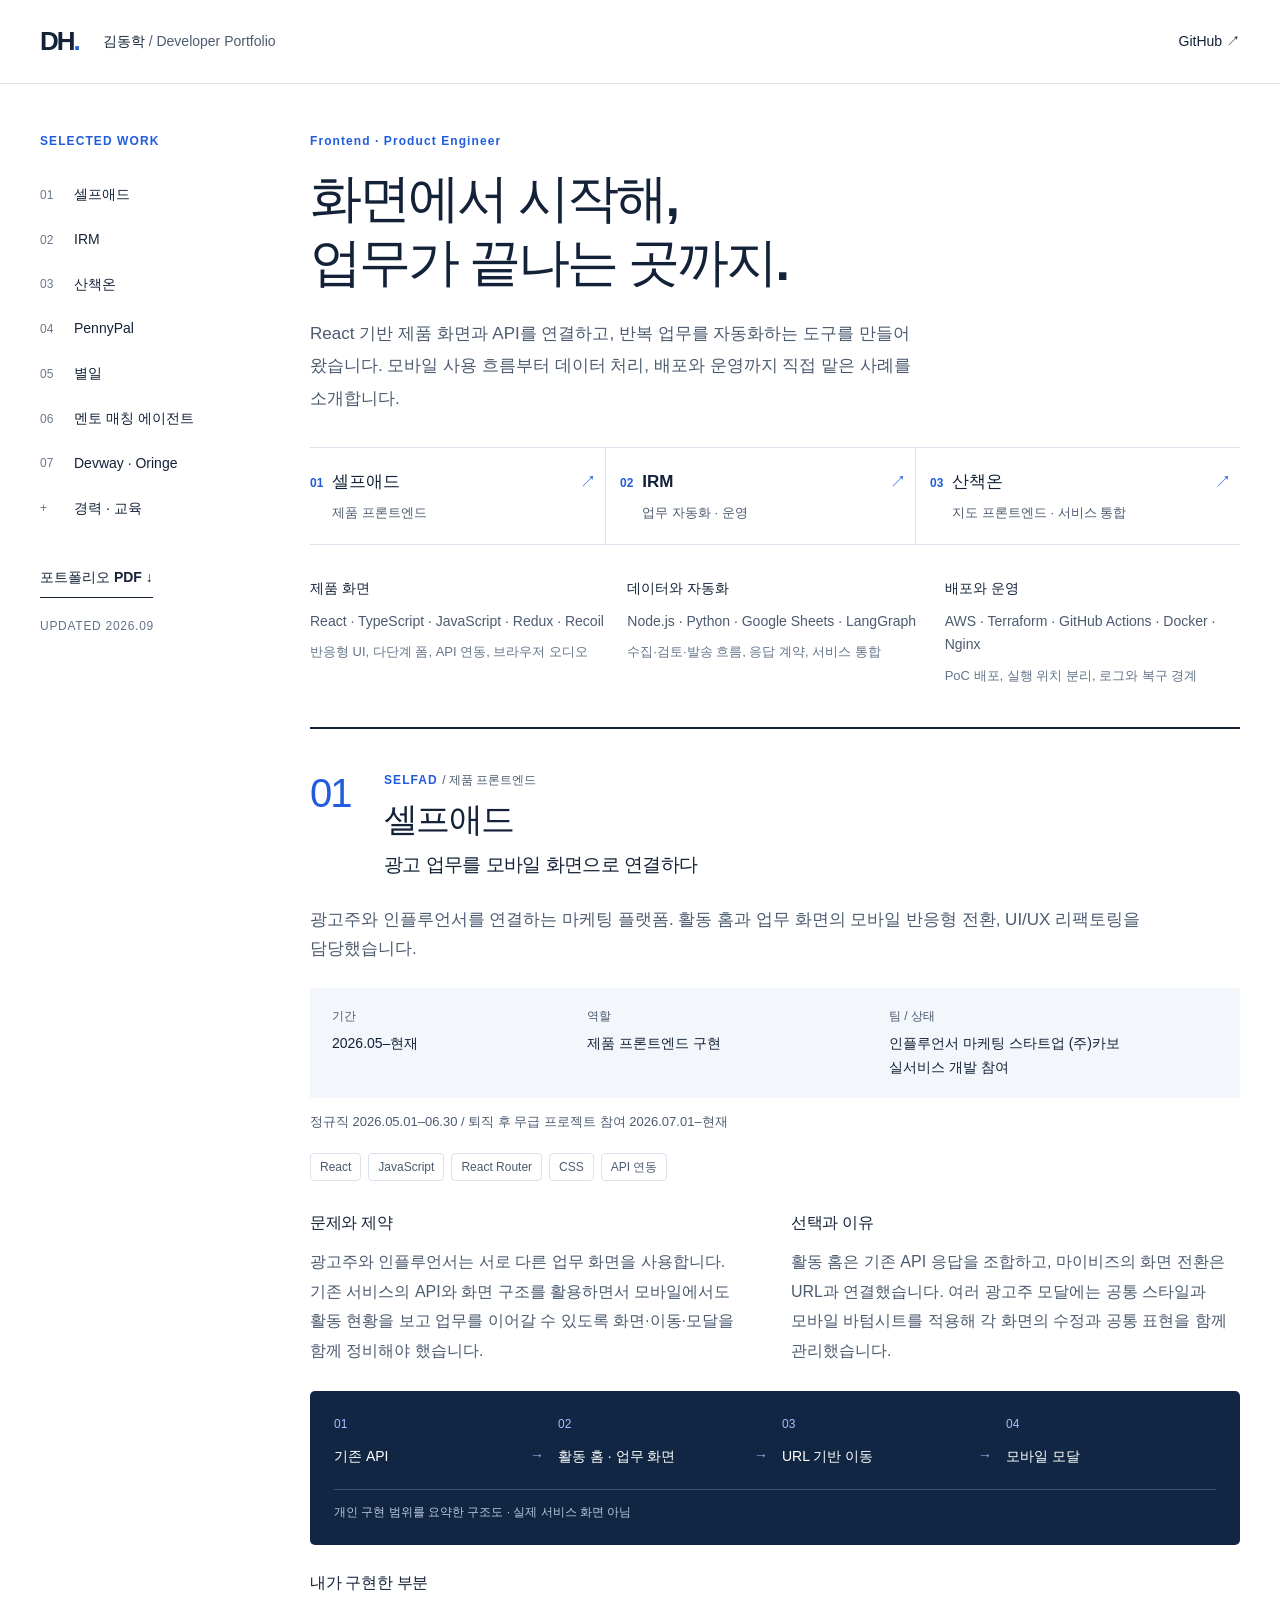
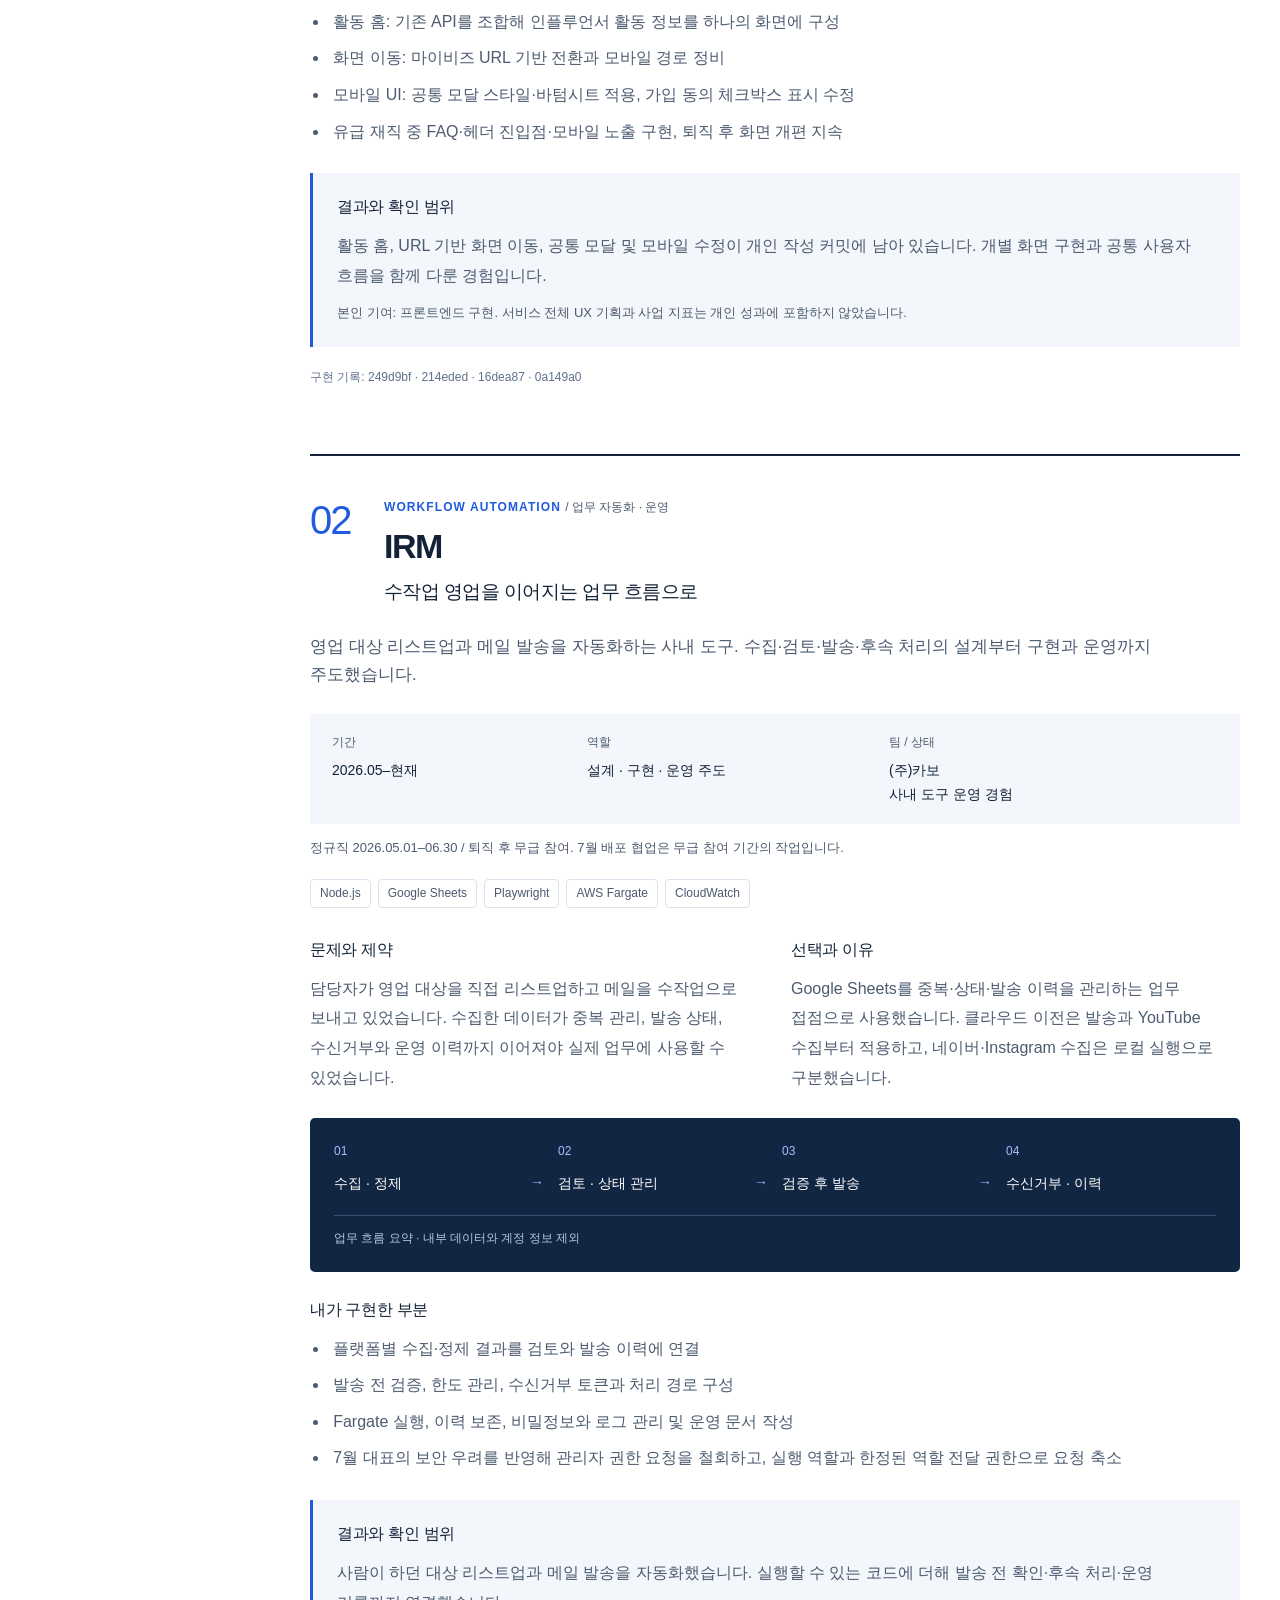
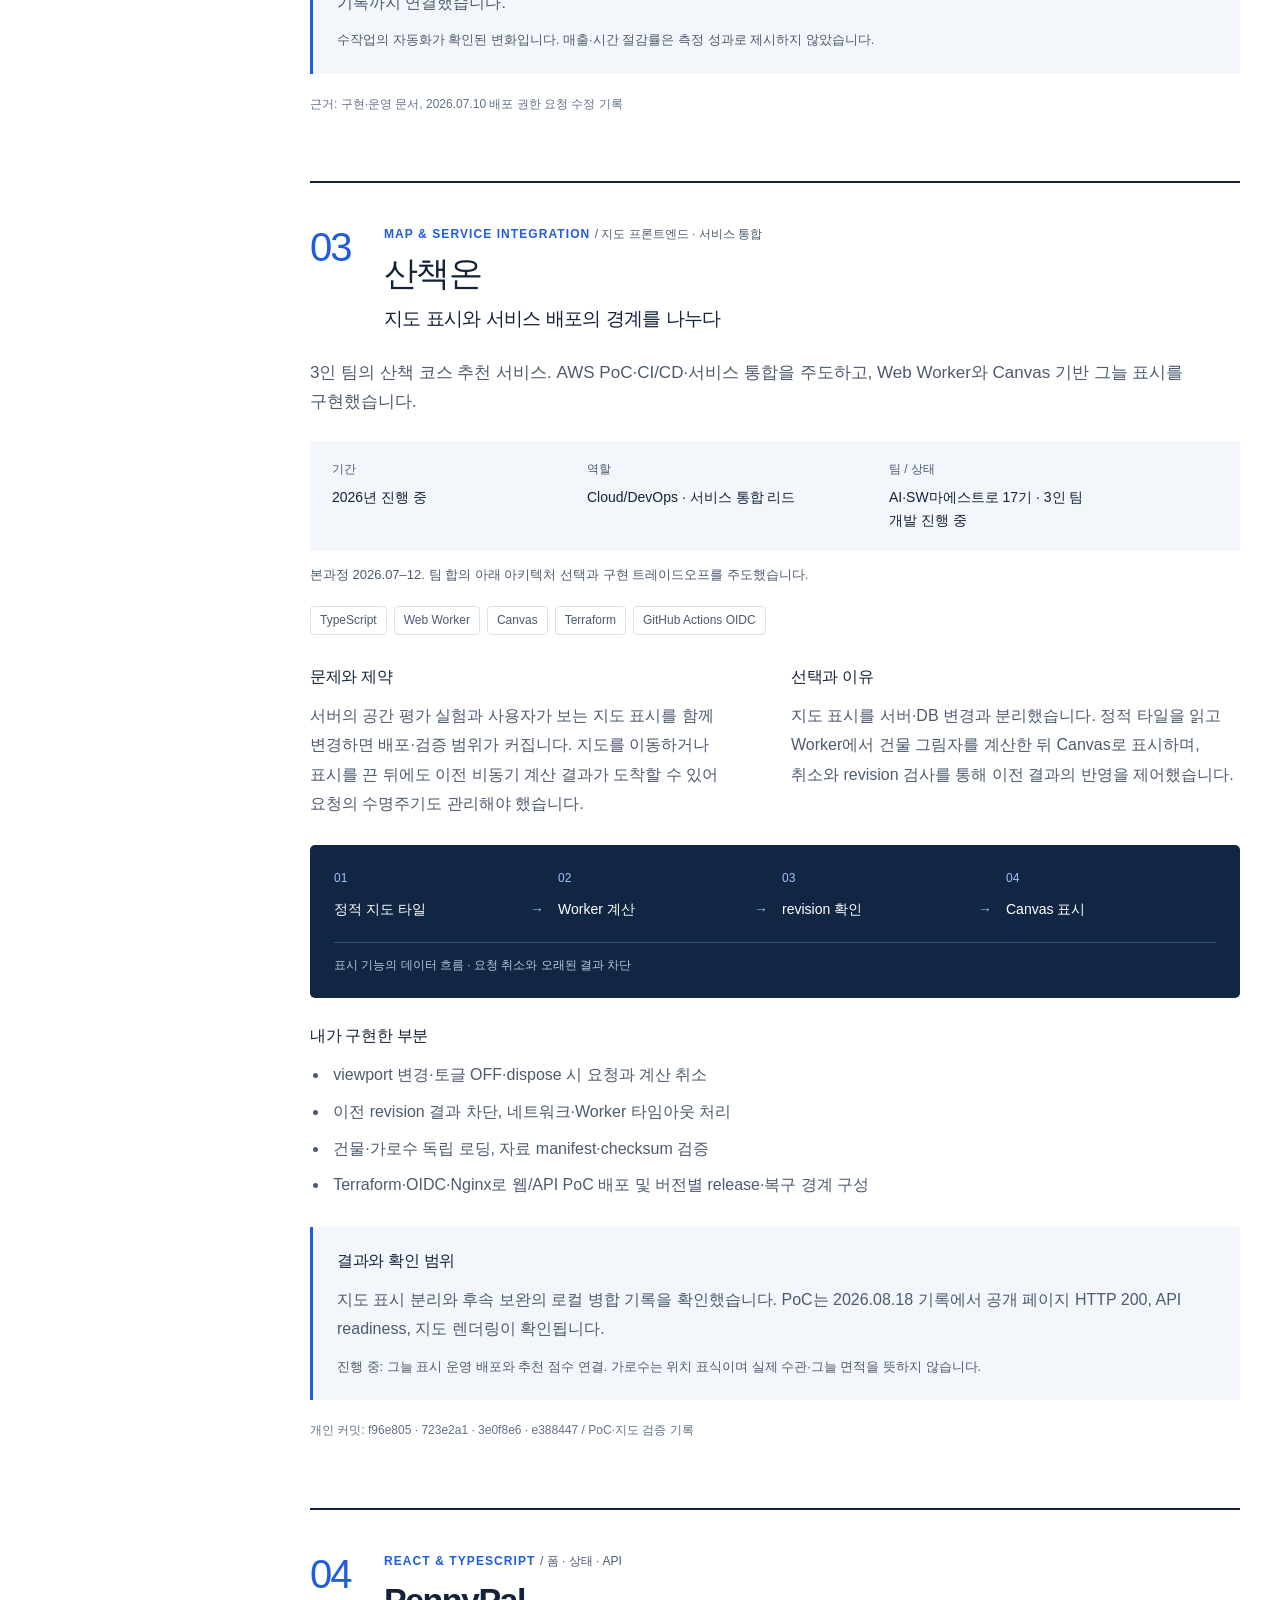
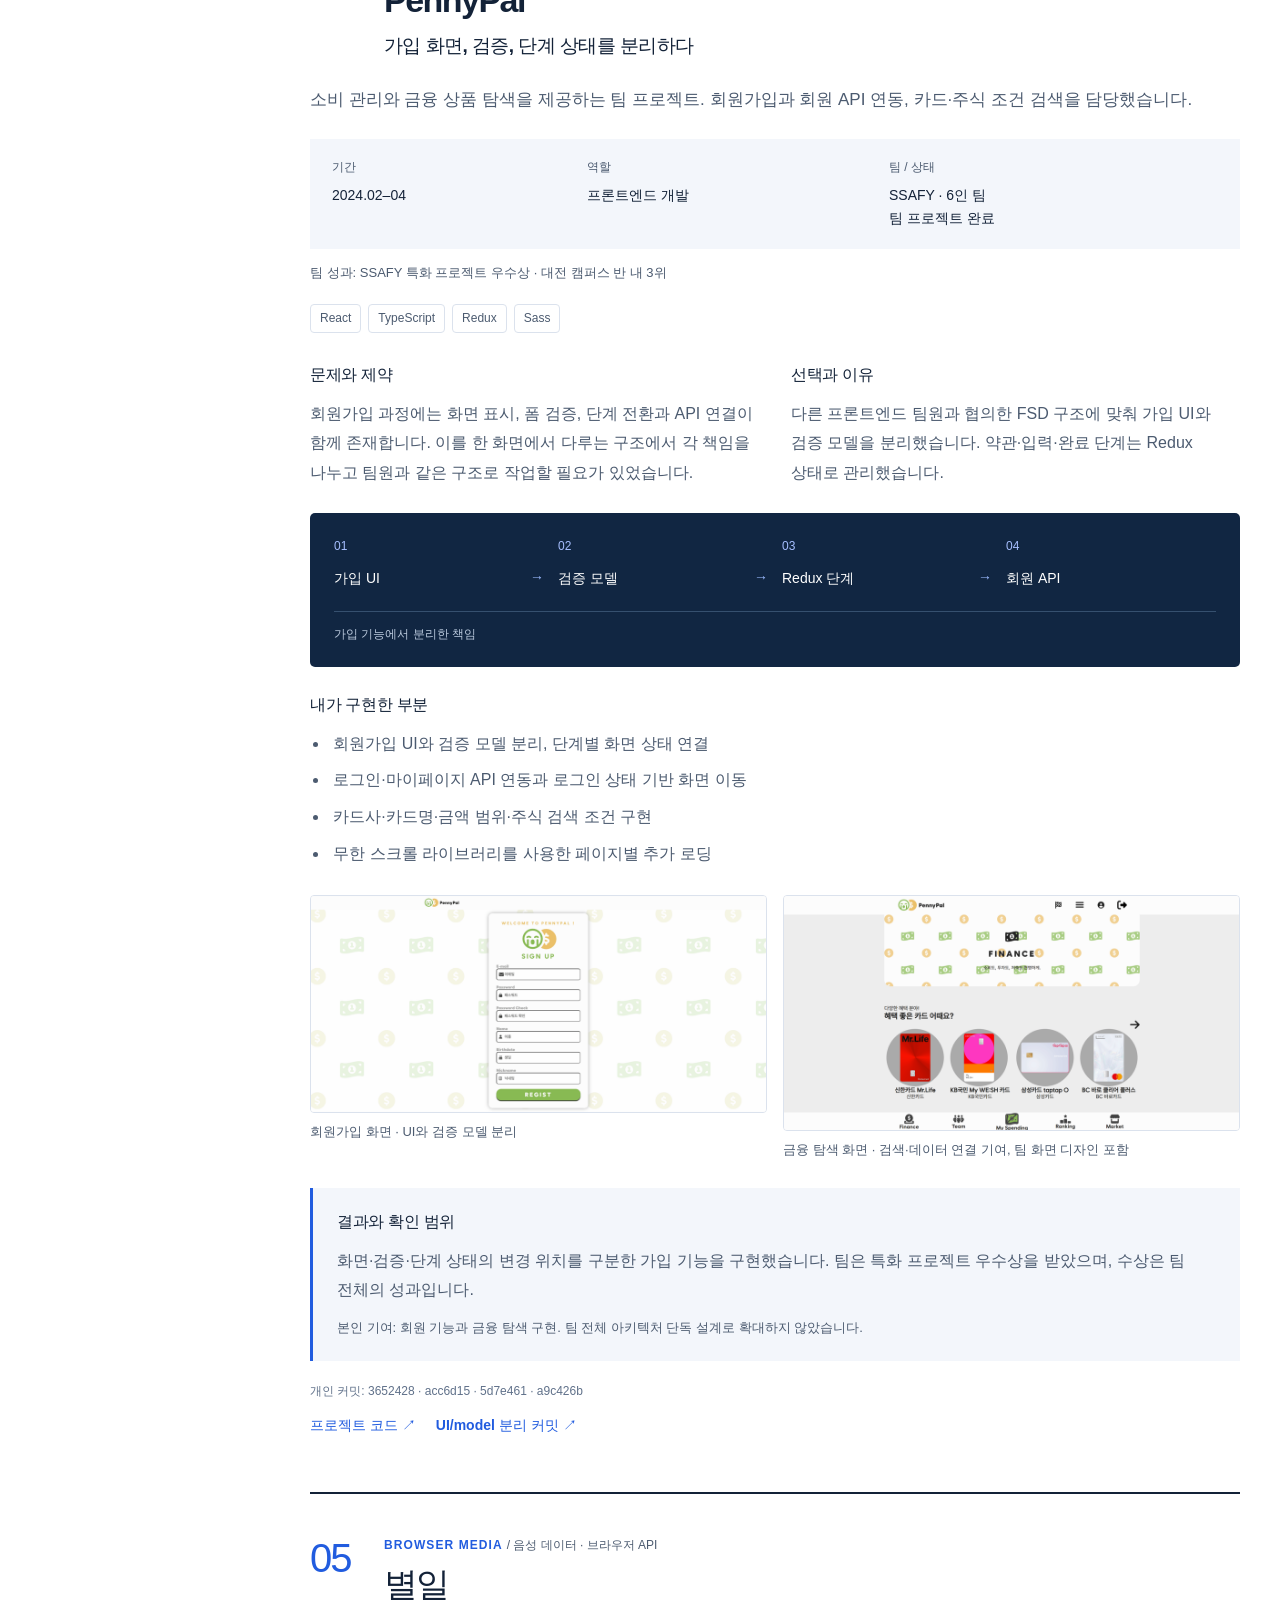
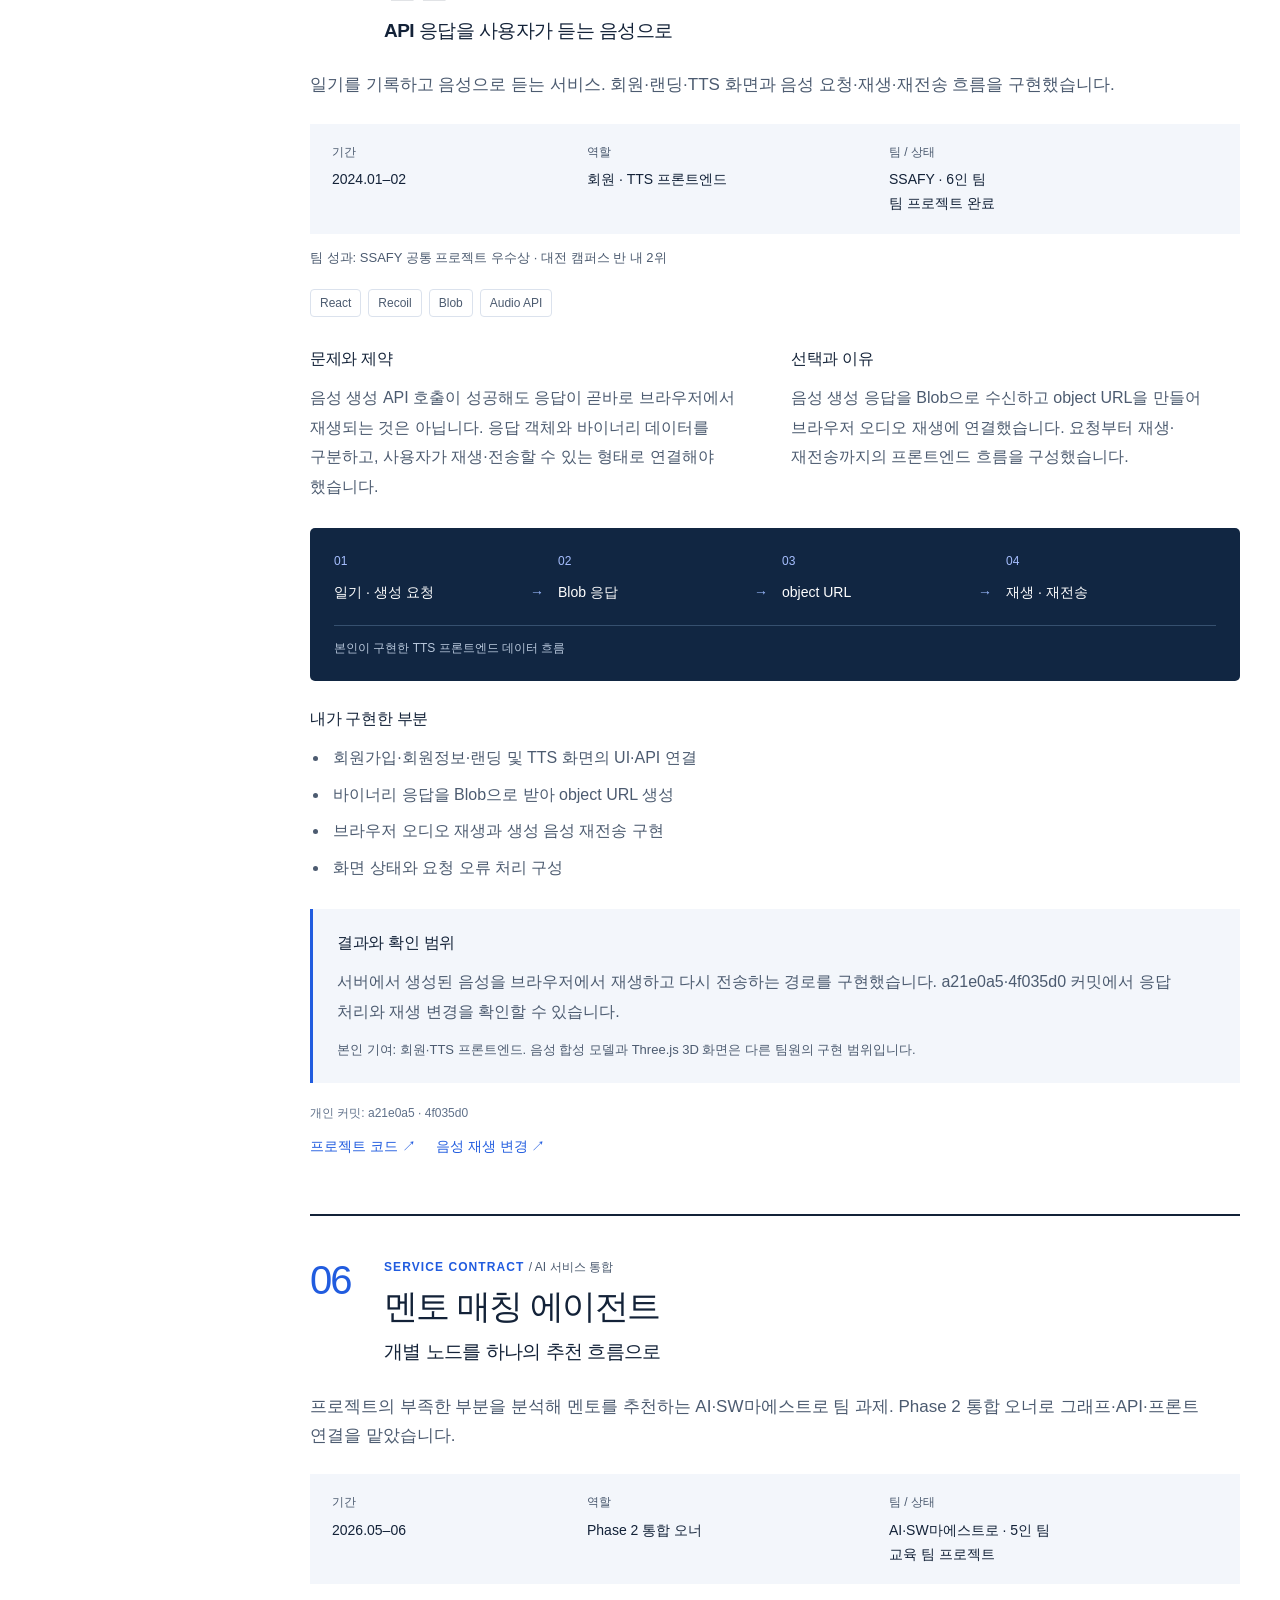
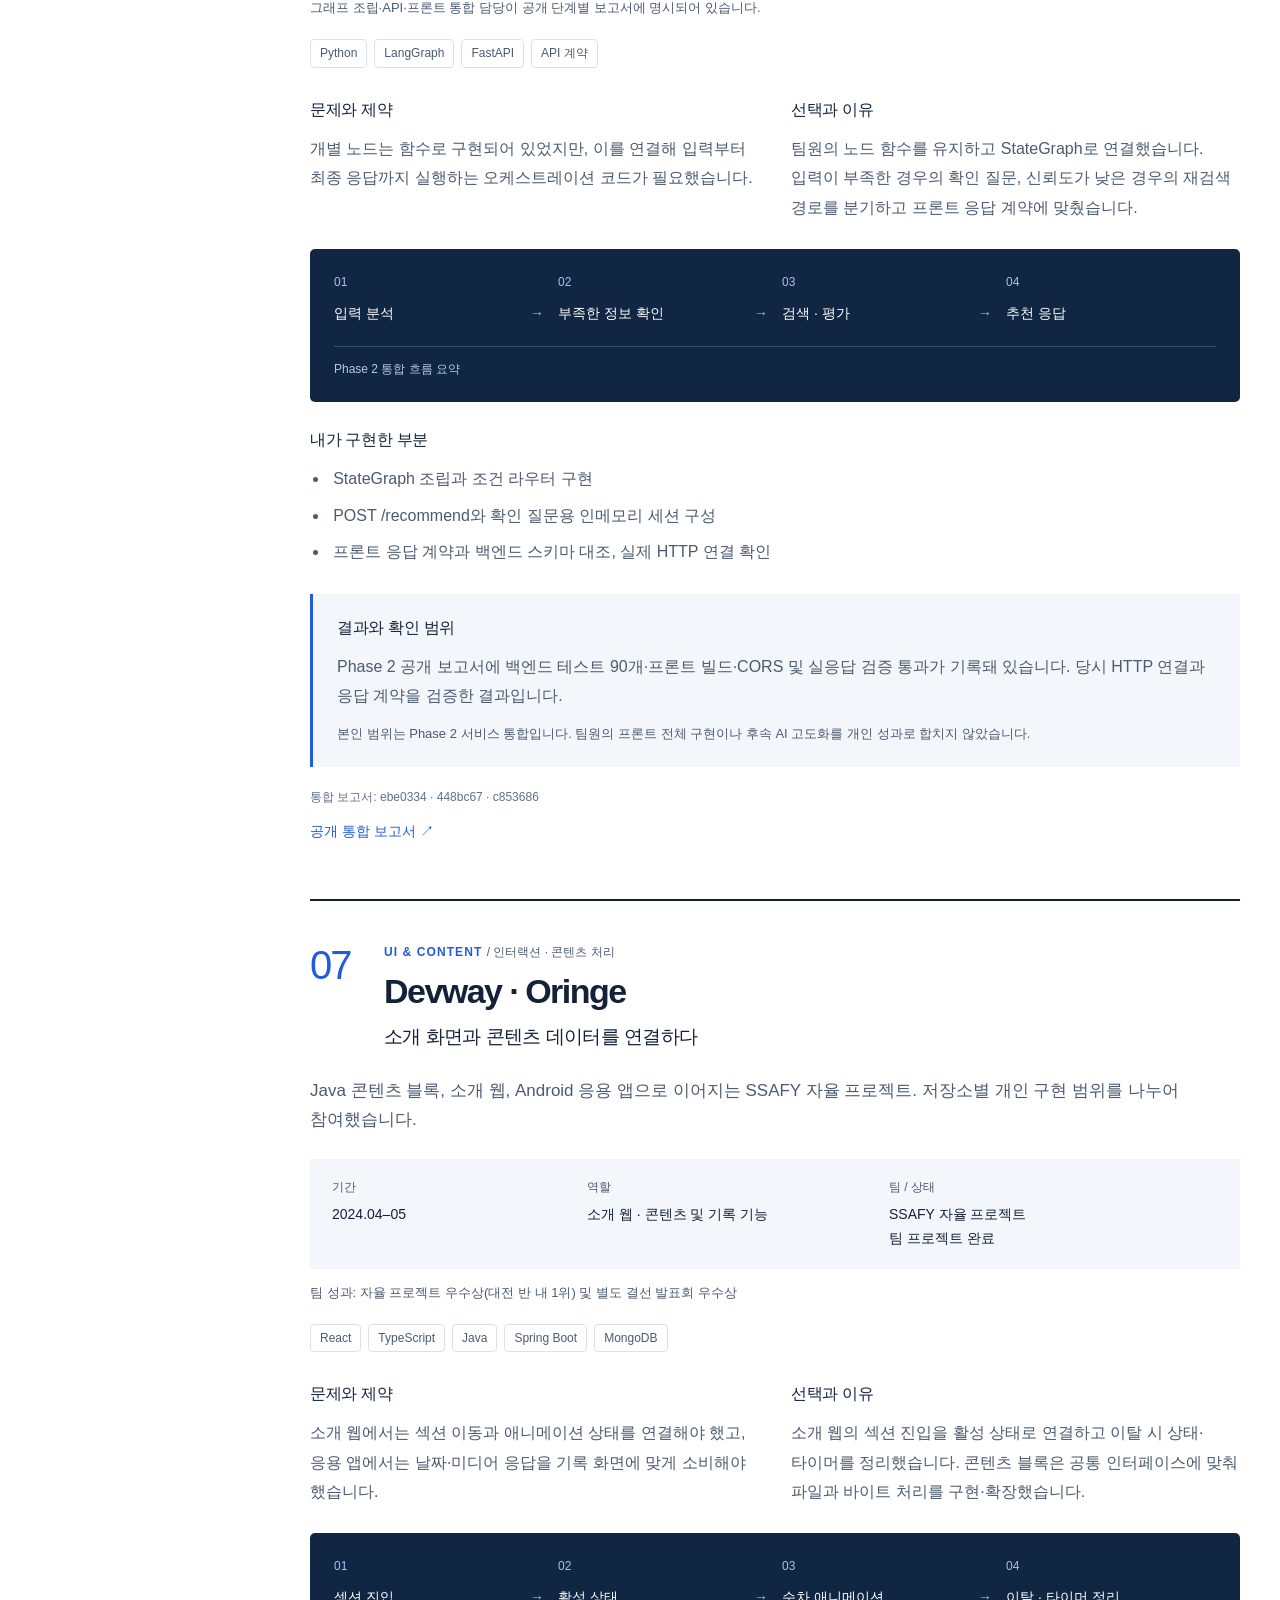
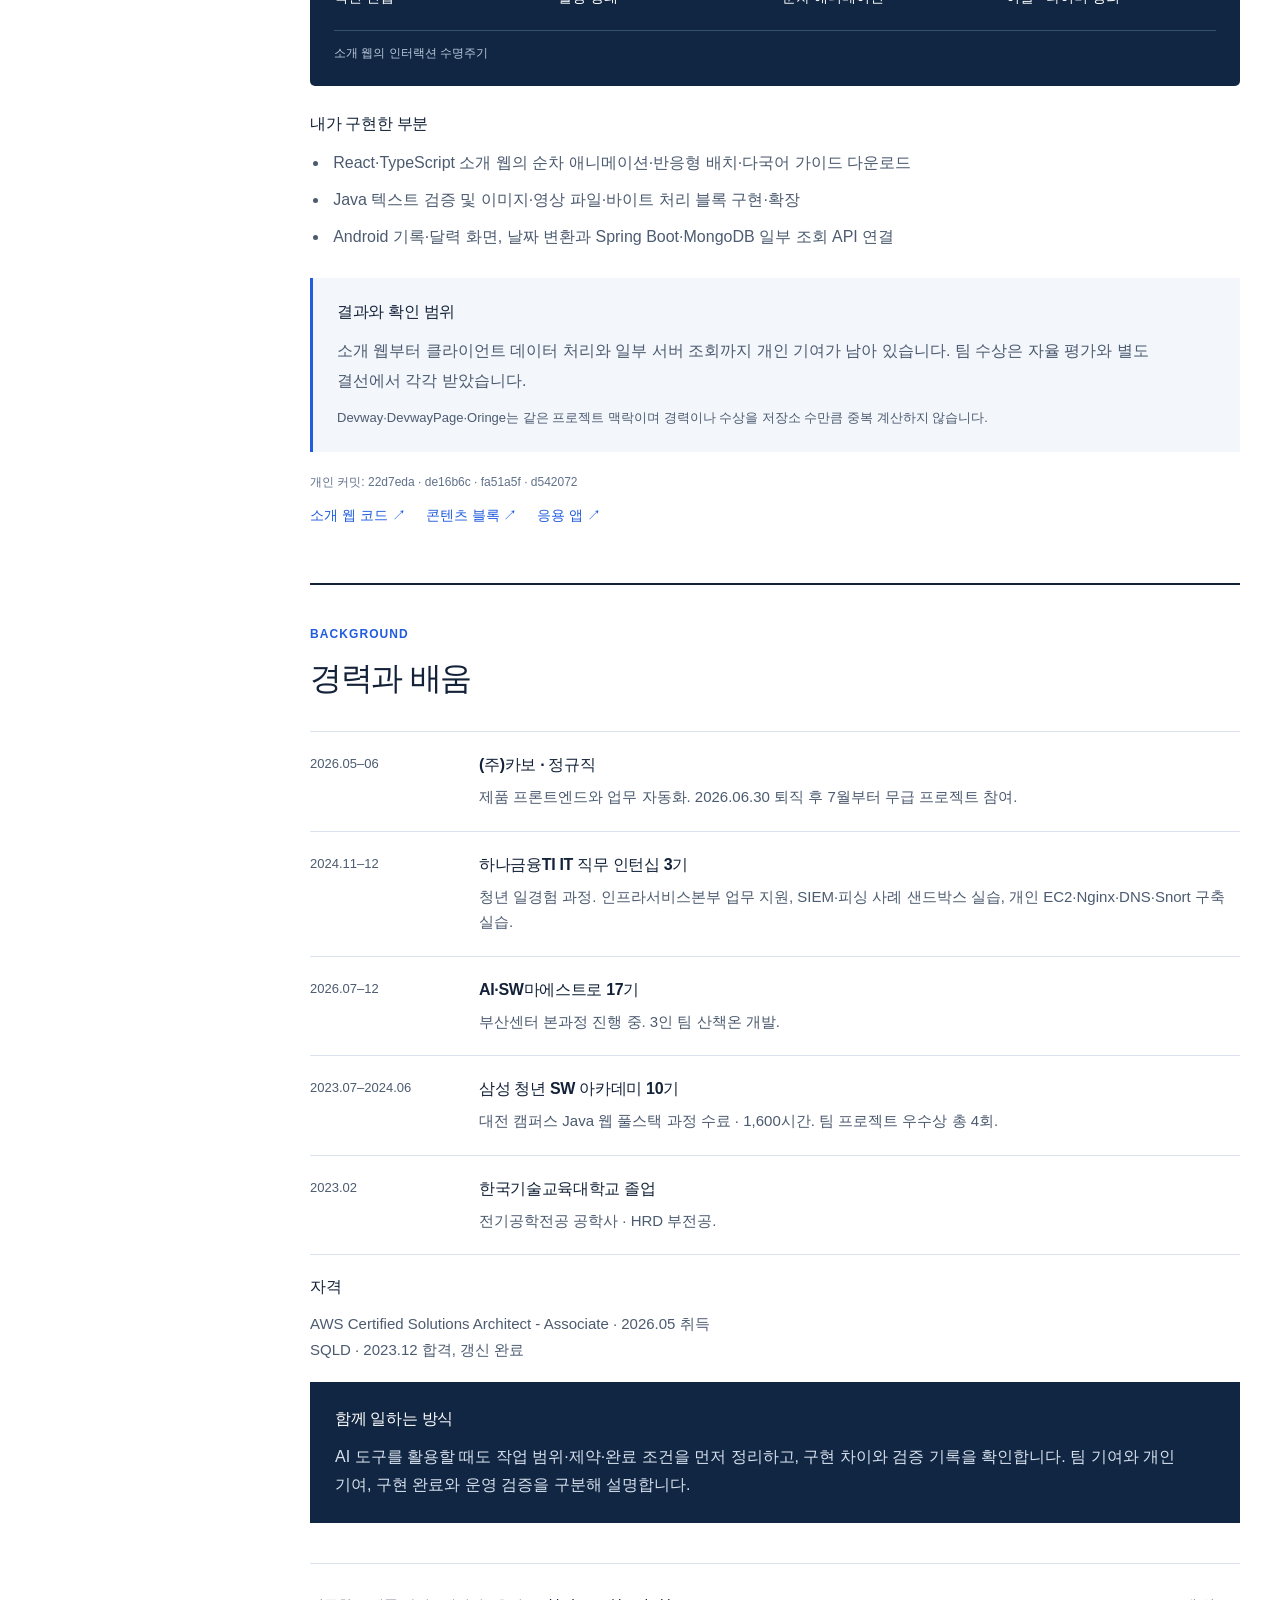
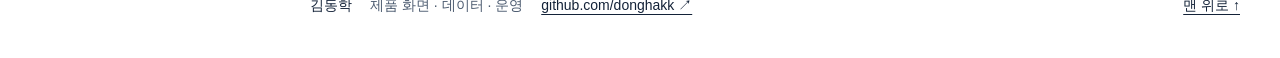
==== commit d57a9575: "Refresh portfolio with verified case studies and shared PDF source" ====
--- a/index.html
+++ b/index.html
@@ -1,275 +1,72 @@
-<!doctype html><html lang="ko"><head><meta charset="utf-8"><meta name="viewport" content="width=device-width,initial-scale=1"><title>김동학 | Developer Portfolio</title><style>
-*{box-sizing:border-box;}
-body{font-family:'Apple SD Gothic Neo','Malgun Gothic','Segoe UI',sans-serif;color:#1f2933;line-height:1.65;font-size:16px;max-width:900px;margin:0 auto;padding:32px 20px 80px;}
-h1{font-size:2em;color:#1b3a5b;border-bottom:3px solid #1b3a5b;padding-bottom:8px;}
-h2{font-size:1.4em;color:#1b3a5b;margin-top:44px;border-bottom:1px solid #cbd5e0;padding-bottom:6px;}
-h3{font-size:1.2em;color:#2563a8;margin-top:32px;}
-h4{color:#475569;margin:14px 0 6px;}
-blockquote{color:#475569;border-left:4px solid #93c5b5;margin:10px 0;padding:8px 14px;background:#f6faf8;border-radius:4px;}
-table{border-collapse:collapse;width:100%;margin:12px 0;display:block;overflow-x:auto;}
-th,td{border:1px solid #cbd5e0;padding:8px 10px;vertical-align:top;}
-th{background:#eef2f7;}
-img{max-width:100%;height:auto;border:1px solid #e2e8f0;border-radius:6px;display:block;}
-ul{margin:6px 0 6px 20px;padding:0;} li{margin:4px 0;}
-a{color:#2563a8;text-decoration:none;} a:hover{text-decoration:underline;}
-code{background:#f1f5f9;padding:1px 5px;border-radius:3px;font-size:0.9em;}
-pre{background:#f8fafc;border:1px solid #e2e8f0;border-radius:6px;padding:12px;overflow-x:auto;}
-pre code{background:none;padding:0;}
-hr{border:none;border-top:1px solid #e2e8f0;margin:32px 0;}
-@media (prefers-color-scheme: dark){
-  body{background:#0f172a;color:#e2e8f0;}
-  h1,h2{color:#93c5fd;border-color:#334155;} h3{color:#7dd3fc;} h4{color:#cbd5e0;}
-  blockquote{background:#1e293b;color:#cbd5e0;border-left-color:#38bdf8;}
-  th{background:#1e293b;} th,td{border-color:#334155;}
-  code{background:#1e293b;} pre{background:#1e293b;border-color:#334155;}
-  a{color:#7dd3fc;} img{border-color:#334155;} hr{border-top-color:#334155;}
-}
-</style></head><body><h1>김동학 | Developer Portfolio</h1>
-<blockquote>
-<p>업무의 요구를 읽어 시스템으로 옮기고, 무너지지 않게 운영하는 개발자입니다.
-프론트엔드부터 백엔드·인프라까지, 만든 것을 끝까지 책임지는 것을 지향합니다.</p>
-</blockquote>
-<ul>
-<li><strong>Email</strong>: kdh19583@gmail.com</li>
-<li><strong>Phone</strong>: 010-9209-2567</li>
-<li><strong>GitHub</strong>: <a href="https://github.com/donghakk">github.com/donghakk</a></li>
-</ul>
-<hr />
-<h2>🎓 Education &amp; Certification</h2>
-<ul>
-<li><strong>AI·SW마에스트로 17기</strong> (2026.06~) — 부산센터 연수생</li>
-<li><strong>SSAFY (삼성 청년 SW 아카데미) 10기</strong> (2023.07~2024.06) — 약 1,600시간 풀스택, 알고리즘·자료구조, 애자일 협업</li>
-<li><strong>한국기술교육대학교</strong> 전기공학 (부전공 HRD)</li>
-<li><strong>자격증</strong>: SQLD (2023.12), <strong>AWS Solutions Architect Associate (2026.05)</strong></li>
-</ul>
-<hr />
-<h2>🧰 Tech Stack</h2>
-<table>
-<thead>
-<tr>
-<th>구분</th>
-<th>기술</th>
-</tr>
-</thead>
-<tbody>
-<tr>
-<td>Language</td>
-<td>JavaScript, TypeScript, Java, Python</td>
-</tr>
-<tr>
-<td>Frontend</td>
-<td>React, Redux, Recoil, Vite, Three.js, SCSS</td>
-</tr>
-<tr>
-<td>Backend</td>
-<td>Spring Boot, Node.js (Express/ESM), FastAPI</td>
-</tr>
-<tr>
-<td>Database</td>
-<td>MySQL, MongoDB</td>
-</tr>
-<tr>
-<td>Infra / Cloud</td>
-<td>AWS (EC2·VPC·S3·WAF·IDS·ECS Fargate·CDK·Secrets Manager), Docker</td>
-</tr>
-<tr>
-<td>AI / Agent</td>
-<td>LangGraph, RAG (BM25·벡터 하이브리드), LLM API 연동 설계</td>
-</tr>
-<tr>
-<td>Automation</td>
-<td>Playwright, Google Sheets API, Apps Script, Cloudflare Workers</td>
-</tr>
-<tr>
-<td>Tooling</td>
-<td>Git/GitHub/GitLab, Jira, Figma</td>
-</tr>
-</tbody>
-</table>
-<hr />
-<h2>🚀 Featured Projects</h2>
-<h3>1. 사내 업무 자동화 파이프라인 (2026.05 ~ 현재) — <em>운영 중</em></h3>
-<blockquote>
-<p>반복되는 대외 커뮤니케이션 업무를 자동화한 <strong>사내 시스템</strong>. 요구사항 정의부터 설계·구현·운영·클라우드 이관까지 <strong>단독 담당</strong>.</p>
-</blockquote>
-<ul>
-<li><strong>기간 / 인원</strong>: 2026.05 ~ 현재 / <strong>1인 (단독 설계·구현·운영)</strong></li>
-<li><strong>기술 환경</strong>: Node.js 20 (ESM), Playwright, Google Sheets API, Google Apps Script, Cloudflare Workers, Docker, AWS CDK·ECS Fargate·EFS·Secrets Manager·EventBridge</li>
-<li><strong>아키텍처</strong>
-  <code>수집(2단계 파이프라인) → 규칙 기반 분류 → 검토 큐(사람 판단)
-        → 발송(검증 게이트 · 일일 한도 · 라운드로빈) → 수신거부 처리
-        └ 데이터 저장소: 스프레드시트(SSOT) — 현업이 직접 열어 수정</code></li>
-<li><strong>My Role &amp; Contribution</strong></li>
-<li><strong>"DB를 넣지 않는다"는 설계 결정</strong> — 현업 담당자가 결과를 직접 열어 수정해야 하는 업무 흐름을 반영해, 기술적 정석 대신 스프레드시트를 단일 데이터 기준(SSOT)으로 채택. 별도 관리 화면 없이 운영 가능한 구조 확보</li>
-<li><strong>규칙 기반 3-state 분류기 설계</strong> — 신호별 기여도를 실측해 약한 신호 5개를 제거한 린(lean) 분류기로 개선. 판단이 애매한 건은 자동 분류하지 않고 <strong>검토 큐로 라우팅해 사람이 결정</strong>(Human-in-the-loop). → <strong>정밀도 100% / 재현율 81% / F1 89%</strong> (재크롤 66건 검증, 오분류 0건)</li>
-<li><strong>시스템 경계의 신뢰성 확보</strong> — 수신거부 토큰(HMAC-SHA256)이 Node.js와 Apps Script <strong>두 런타임에서 동일하게 생성</strong>되어야 기존 발송분의 링크가 유효한 구조. 양쪽 토큰을 대조 검증하는 절차를 만들어 런북화</li>
-<li><strong>운영 안전장치</strong> — 일일 한도를 매 처리마다 즉시 디스크에 flush(크래시 시에도 한도 초과 방지), 발송 직전 검증 게이트(변수 미치환·필수 안내 누락 시 발송 거부), 연속 실패 3회 시 계정 자동 중단, dry-run 기본값</li>
-<li><strong>트러블슈팅 (사후분석 문서 3건)</strong></li>
-<li><strong>동시성 Race Condition</strong> — 수집 데이터가 행 단위로 뒤섞이는 오기입 발생. 처음엔 '중복 수집'으로 <strong>오진</strong>했으나, 재검증 끝에 Playwright <code>page</code> 인스턴스를 태스크 간 공유해 생긴 경합임을 규명 → <strong>task-scope page</strong>로 전환해 해결</li>
-<li><strong>봇 차단 대응</strong> — 8시간 이상 실행 중 강제 중단. 발견 즉시 JSONL 체크포인트로 flush해 중단에도 데이터 보존, 실행 간 dedupe, jitter throttle 도입. <strong>"동시성 N배 = 시간 1/N이지만 단일 IP 동시요청이 차단의 핵심 원인"</strong>임을 정리해 옵션 4개를 비교한 제안서를 쓰고 보수적 도입 권고</li>
-<li><strong>API 쿼터 초과</strong> — 쿼터 리셋 기준이 PT(태평양시)인데 KST로 계산한 본인의 실수. 원인과 재발 방지책을 문서화</li>
-<li><strong>클라우드 이관 &amp; 최소권한 설계</strong> — 개인 노트북 절전으로 실행이 중단되는 구조적 리스크를 해소하기 위해 AWS Fargate 이관 추진. 1차안(CDK)이 <code>cdk bootstrap</code>의 <strong>admin 권한 요구로 보안상 반려</strong>되자, <strong>CDK 없이·admin 없이</strong> 배포하도록 재설계하고 요청 권한을 <strong>ECS 실행 역할 1개 + 리소스 한정 PassRole</strong>로 축소. 시크릿 접근도 단일 ARN으로 제한하고 수동 배포 런북 작성</li>
-<li><strong>규모</strong>: 약 9,000 LOC / 설계·트러블슈팅 문서 21건</li>
-</ul>
-<blockquote>
-<p>ℹ️ 사내 시스템이라 코드·상세 수치는 공개하지 않습니다. 아키텍처와 의사결정 과정은 면접에서 설명 가능합니다.</p>
-</blockquote>
-<hr />
-<h3>2. 산책온 — 위치 기반 AI 산책 코스 추천 (2026.06 ~ 현재) — <em>진행 중</em></h3>
-<blockquote>
-<p>"지금 있는 그 자리에서, 바로 걷기 시작하세요." <strong>AI·SW마에스트로 17기 본과제</strong> (3인 팀)</p>
-</blockquote>
-<ul>
-<li><strong>기간 / 인원</strong>: 2026.06 ~ 현재 / 3명 (BE·데이터 1, 사용자앱 FE 1, <strong>관리자 웹 FE 1 — 본인</strong>)</li>
-<li><strong>기술 환경</strong>: React 19, TypeScript, Vite / Python (데이터 파이프라인), OSM Overpass API, Leaflet</li>
-<li><strong>담당</strong>: <strong>관리자(어드민) 웹 대시보드 프론트엔드</strong> + 데이터 소스 전략</li>
-<li><strong>My Role &amp; Contribution</strong></li>
-<li><strong>데이터 라이선스 리스크 사전 적발</strong> — 지도 API 3사 약관을 분석해 <strong>"저장 조건이 소스 선택의 1차 필터"</strong>임을 도출(즉시 1회 / 실시간만 / 24시간 등 저장 제약 상이). 이를 근거로 <strong>팀 아키텍처가 경로 데이터를 영구 저장하도록 설계되어 이미 약관을 위반하고 있음</strong>을 지적하고, 경로 탐색 호출부만 셀프호스팅 엔진(OSRM/Valhalla)으로 교체하면 <strong>아키텍처를 그대로 두고 합법화 + 쿼터·비용까지 해소</strong>된다는 대안을 제시 → 팀 리포트로 발행</li>
-<li><strong>대전 지역 노드 데이터 구축</strong> — 공공데이터 14종 + OSM Overpass로 <strong>노드 3,114개</strong> 구축(도시공원 465, 가로수길 626, 보행전용도로 660, 하천 둔치길 706 등). 보행전용도로 데이터에서 <strong>대전 권역 밖 오좌표 41건</strong>을 찾아 데이터 품질 이슈 제기</li>
-<li><strong>어드민 대시보드 설계</strong> — UI 프로토타입 <strong>6안</strong> 제작 → 팀 리뷰 → 통합안 도출 → <strong>기능명세 v0.1 확정</strong>(4모듈: 피드백 맵 트리아지 / 공유 코스 승인 / 코스·노드 데이터 관리 / 통계·데이터 건강도). <strong>AI는 플래그만 달고, 승인·보류·반려는 100% 사람이 결정</strong>하는 원칙 수립</li>
-<li><strong>설계 원칙</strong>: LLM은 기하 계산을 하지 않는다 — 조건 해석·추천 이유 생성·피드백 태그화로 역할을 <strong>의도적으로 제한</strong>해 환각 리스크 차단</li>
-</ul>
-<hr />
-<h3>3. 멘토 매칭 에이전트 — Agentic RAG (2026.05 ~ 06)</h3>
-<blockquote>
-<p>프로젝트의 약점(gap)을 먼저 분석하고, 그 기준으로 멘토를 <strong>근거와 함께</strong> 추천하는 LangGraph 기반 에이전트. (AI·SW마에스트로 AI 기술교육 팀 과제, 5인)</p>
-</blockquote>
-<ul>
-<li><strong>기술 환경</strong>: LangGraph, FastAPI, Python / React, TypeScript / BM25·벡터 하이브리드 검색 (Qdrant)</li>
-<li><strong>담당</strong>: 백엔드 노드(result_builder) + <strong>E2E 통합 오너</strong></li>
-<li><strong>My Role &amp; Contribution</strong></li>
-<li>노드별로 각자 개발했지만 <strong>아무도 연결 조직을 만들지 않아 서비스가 동작하지 않는 상태</strong>에서 통합을 자원</li>
-<li><strong>LangGraph <code>StateGraph</code>로 6개 노드 배선 + 조건 라우터 2종</strong> 구현<ul>
-<li>① 입력이 모호하면 → <strong>확인 질문(항상 1개만)</strong></li>
-<li>② 추천 신뢰도가 낮으면 → <strong>질의를 보정해 재검색하는 루프</strong></li>
-</ul>
-</li>
-<li><strong>FastAPI 단일 엔드포인트</strong> <code>POST /recommend</code> + 인메모리 세션으로 멀티턴 확인질문 왕복 처리</li>
-<li>프론트-백엔드 <strong>응답 계약(<code>api.ts</code> ↔ <code>response.py</code>) 전 필드 1:1 정합 검증</strong> → <strong>테스트 90개 전부 통과</strong>, PR 머지로 E2E 완성</li>
-<li><strong>환각 방지 원칙 명문화</strong> — 추천 이유는 백엔드가 실제 멘토 데이터로 생성한 텍스트만 노출, 프론트에서 임의 생성·가공 금지</li>
-<li><strong>죽은 분기 발견</strong> — 적합도 점수가 후보 내 <strong>최댓값 기준으로 정규화</strong>되는 탓에 최고점이 항상 100이 되고, 그래서 '신뢰도가 낮을 때 재검색하는' 분기에 <strong>구조적으로 도달할 수 없음</strong>을 코드 리딩으로 규명. 빈 데이터 monkeypatch로 루프를 결정적으로 재현·테스트</li>
-<li><strong>링크</strong>: <a href="https://github.com/rutczzo/ASM_TEAM2_AI_STUDY">GitHub</a></li>
-</ul>
-<hr />
-<h3>4. PennyPal — MZ세대 금융 소비관리 플랫폼 (2024)</h3>
-<blockquote>
-<p>소비 절약 습관을 게임처럼 도와주는 웹 서비스. <strong>SSAFY 10기 특화 프로젝트 우수상</strong> 🏆</p>
-</blockquote>
-<ul>
-<li><strong>기간 / 인원</strong>: 2024.02.19 ~ 2024.04.05 (6주) / 6명 (FE 2, BE 3, Fullstack 1)</li>
-<li><strong>담당</strong>: Frontend</li>
-<li><strong>기술 환경</strong>: TypeScript, React, SCSS, Webpack / Java, Spring Boot, Spring Security, JWT, MySQL / Spring REST Docs</li>
-<li><strong>주요 기능</strong>: 자동 지출 기록·시각화, 그룹 절약 경쟁, 카테고리별 카드 추천, 미니 포인트 마켓</li>
-<li><strong>My Role &amp; Contribution</strong></li>
-<li>로그인·회원가입·마이페이지, 카드/주식 정보 검색·표시 화면 구현</li>
-<li><strong>FSD(기능 분할 설계) 아키텍처 도입</strong> + Redux 상태관리 규칙 문서화 → 6인 협업 기준 통일</li>
-<li>백엔드와 협업해 <strong>복잡한 API 응답 구조를 서버 단에서 표준화</strong> → 유지보수성 개선</li>
-<li><strong>링크</strong>: <a href="https://github.com/donghakk/pennypal">GitHub</a> · <a href="https://mine702.github.io/B108-DOCS/">API 문서</a></li>
-</ul>
-<h4>📸 화면 / 구조</h4>
-<p><img alt="서비스 소개" src="assets/pennypal/intro.png" /></p>
-<table>
-<thead>
-<tr>
-<th>시스템 아키텍처</th>
-<th>ERD</th>
-</tr>
-</thead>
-<tbody>
-<tr>
-<td><img alt="아키텍처" src="assets/pennypal/architecture.png" /></td>
-<td><img alt="ERD" src="assets/pennypal/erd.png" /></td>
-</tr>
-</tbody>
-</table>
-<p><strong>본인 구현 화면</strong></p>
-<table>
-<thead>
-<tr>
-<th>로그인·출석</th>
-<th>회원가입</th>
-<th>마이페이지</th>
-</tr>
-</thead>
-<tbody>
-<tr>
-<td><img alt="로그인" src="assets/pennypal/login.png" /></td>
-<td><img alt="회원가입" src="assets/pennypal/signup.png" /></td>
-<td><img alt="마이페이지" src="assets/pennypal/mypage.png" /></td>
-</tr>
-</tbody>
-</table>
-<table>
-<thead>
-<tr>
-<th>카드 정보 검색</th>
-<th>주식 정보 확인</th>
-</tr>
-</thead>
-<tbody>
-<tr>
-<td><img alt="카드검색" src="assets/pennypal/card-search.png" /></td>
-<td><img alt="주식" src="assets/pennypal/stock.png" /></td>
-</tr>
-</tbody>
-</table>
-<hr />
-<h3>5. 별일 (Star Diary) — Three.js 3D 일기 서비스 (2024)</h3>
-<blockquote>
-<p>"평범한 하루에 찾아온 별일" — 우주의 별에 일기를 쓰고 과거 기억을 주기적으로 재발견. <strong>SSAFY 공통 프로젝트 우수상</strong> 🏆</p>
-</blockquote>
-<ul>
-<li><strong>기간 / 인원</strong>: 2024.01.03 ~ 2024.02.17 (7주) / 6명</li>
-<li><strong>담당</strong>: Frontend</li>
-<li><strong>기술 환경</strong>: React, Three.js, Recoil / Java, Spring Boot, Flask, MySQL / AWS EC2·S3, Docker, Nginx, Jenkins, SonarQube</li>
-<li><strong>주요 기능</strong>: 3D 별 일기 작성, 설정 주기 리마인드, TTS 라디오(익명 음성 일기), 별자리 형성</li>
-<li><strong>My Role &amp; Contribution</strong></li>
-<li>회원가입·회원정보, 랜딩, <strong>TTS 페이지</strong> 구현</li>
-<li>React Hook(useState·useRef·useEffect) 활용, <strong>Recoil 전역 상태관리</strong> 적용</li>
-<li><strong>링크</strong>: <a href="https://github.com/donghakk/stardiary-specialday">GitHub</a></li>
-</ul>
-<h4>📸 화면 / 구조</h4>
-<p><img alt="메인" src="assets/stardiary/main.png" /></p>
-<table>
-<thead>
-<tr>
-<th>시스템 아키텍처</th>
-<th>개발 환경</th>
-</tr>
-</thead>
-<tbody>
-<tr>
-<td><img alt="아키텍처" src="assets/stardiary/architecture.png" /></td>
-<td><img alt="버전" src="assets/stardiary/version.png" /></td>
-</tr>
-</tbody>
-</table>
-<table>
-<thead>
-<tr>
-<th>로그인</th>
-<th>일기 작성</th>
-<th>별자리 형성</th>
-</tr>
-</thead>
-<tbody>
-<tr>
-<td><img alt="로그인" src="assets/stardiary/login.png" /></td>
-<td><img alt="작성" src="assets/stardiary/write.png" /></td>
-<td><img alt="별자리" src="assets/stardiary/constellation.png" /></td>
-</tr>
-</tbody>
-</table>
-<hr />
-<h2>🧪 Additional Experience</h2>
-<h3>하나금융티아이 — 인프라·보안 운영 인턴 (2024.11 ~ 2024.12)</h3>
-<ul>
-<li>서버 접근 제어, 보안 로그 분석, 이상행위 탐지 솔루션·내부 보안 규정 학습</li>
-<li><strong>AWS 환경 보안 구축 실습</strong>: EC2·VPC·WAF·IDS 구성, 장애 대응·로그 분석 체득</li>
-<li>시스템은 만드는 것보다 <strong>멈추지 않게 지켜내는 일</strong>이 더 어렵다는 관점을 얻음</li>
-</ul>
-<h3>셀프애드 — 광고주·인플루언서 매칭 플랫폼 (2026.02 ~ 현재)</h3>
-<ul>
-<li>React 19 + Express + MongoDB + Redis 기반 <strong>실서비스 운영 코드베이스</strong>에 feature 브랜치 전략을 지켜 기여</li>
-<li>FAQ 페이지 신규 구축, <strong>광고주/인플루언서 전용 랜딩페이지 2종</strong> 설계·구현 (로그인 상태 인지 분기 포함)</li>
-</ul></body></html>+<!doctype html>
+<html lang="ko"><head><meta charset="utf-8"><meta name="viewport" content="width=device-width,initial-scale=1"><meta name="color-scheme" content="light dark"><title>김동학 | Frontend · Product Engineer</title><meta name="description" content="김동학의 개발 포트폴리오. Selfad 제품 화면, IRM 업무 자동화, 산책온 지도·배포와 React 기반 프로젝트의 개인 기여를 소개합니다."><link rel="stylesheet" href="styles.css"></head>
+<body><a class="skip-link" href="#main">본문으로 건너뛰기</a><header class="topbar"><a href="#top" class="brand">DH<span>.</span></a><span>김동학 <span class="muted">/ Developer Portfolio</span></span><a class="github" href="https://github.com/donghakk" target="_blank" rel="noopener noreferrer">GitHub ↗</a></header>
+<div class="layout" id="top"><aside class="sidebar"><p class="eyebrow">SELECTED WORK</p><nav aria-label="프로젝트 목차"><a href="#selfad"><span>01</span>셀프애드</a><a href="#irm"><span>02</span>IRM</a><a href="#sanchaekon"><span>03</span>산책온</a><a href="#pennypal"><span>04</span>PennyPal</a><a href="#stardiary"><span>05</span>별일</a><a href="#mentor"><span>06</span>멘토 매칭 에이전트</a><a href="#devway"><span>07</span>Devway · Oringe</a><a href="#background"><span>+</span>경력 · 교육</a></nav><a class="pdf-link" href="downloads/kim-donghak-portfolio.pdf" download>포트폴리오 PDF ↓</a><p class="updated">UPDATED 2026.09</p></aside>
+<main id="main"><section class="hero" aria-labelledby="intro-title"><p class="eyebrow">Frontend · Product Engineer</p><h1 id="intro-title">화면에서 시작해,<br>업무가 끝나는 곳까지.</h1><p class="intro">React 기반 제품 화면과 API를 연결하고, 반복 업무를 자동화하는 도구를 만들어 왔습니다. 모바일 사용 흐름부터 데이터 처리, 배포와 운영까지 직접 맡은 사례를 소개합니다.</p><div class="project-directory"><a class="project-link" href="#selfad"><span class="card-number">01</span><div><strong>셀프애드</strong><p>제품 프론트엔드</p></div><span aria-hidden="true">↗</span></a><a class="project-link" href="#irm"><span class="card-number">02</span><div><strong>IRM</strong><p>업무 자동화 · 운영</p></div><span aria-hidden="true">↗</span></a><a class="project-link" href="#sanchaekon"><span class="card-number">03</span><div><strong>산책온</strong><p>지도 프론트엔드 · 서비스 통합</p></div><span aria-hidden="true">↗</span></a></div></section>
+<section class="skills" aria-label="기술과 구현 경험"><div><h3>제품 화면</h3><p>React · TypeScript · JavaScript · Redux · Recoil</p><span>반응형 UI, 다단계 폼, API 연동, 브라우저 오디오</span></div><div><h3>데이터와 자동화</h3><p>Node.js · Python · Google Sheets · LangGraph</p><span>수집·검토·발송 흐름, 응답 계약, 서비스 통합</span></div><div><h3>배포와 운영</h3><p>AWS · Terraform · GitHub Actions · Docker · Nginx</p><span>PoC 배포, 실행 위치 분리, 로그와 복구 경계</span></div></section>
+<article class="project" id="selfad" aria-labelledby="title-selfad">
+<header class="project-header"><span class="project-index">01</span><div><p class="eyebrow">SELFAD <span>/ 제품 프론트엔드</span></p><h2 id="title-selfad">셀프애드</h2><p class="project-title">광고 업무를 모바일 화면으로 연결하다</p></div></header>
+<p class="summary">광고주와 인플루언서를 연결하는 마케팅 플랫폼. 활동 홈과 업무 화면의 모바일 반응형 전환, UI/UX 리팩토링을 담당했습니다.</p>
+<dl class="metadata"><div><dt>기간</dt><dd>2026.05–현재</dd></div><div><dt>역할</dt><dd>제품 프론트엔드 구현</dd></div><div><dt>팀 / 상태</dt><dd>인플루언서 마케팅 스타트업 (주)카보<br>실서비스 개발 참여</dd></div></dl>
+<p class="employment">정규직 2026.05.01–06.30 / 퇴직 후 무급 프로젝트 참여 2026.07.01–현재</p><ul class="tags" aria-label="사용 기술"><li>React</li><li>JavaScript</li><li>React Router</li><li>CSS</li><li>API 연동</li></ul>
+<div class="case-grid"><section><h3>문제와 제약</h3><p>광고주와 인플루언서는 서로 다른 업무 화면을 사용합니다. 기존 서비스의 API와 화면 구조를 활용하면서 모바일에서도 활동 현황을 보고 업무를 이어갈 수 있도록 화면·이동·모달을 함께 정비해야 했습니다.</p></section><section><h3>선택과 이유</h3><p>활동 홈은 기존 API 응답을 조합하고, 마이비즈의 화면 전환은 URL과 연결했습니다. 여러 광고주 모달에는 공통 스타일과 모바일 바텀시트를 적용해 각 화면의 수정과 공통 표현을 함께 관리했습니다.</p></section></div>
+<figure class="diagram"><ol><li><span class="step">01</span><span>기존 API</span></li><li><span class="step">02</span><span>활동 홈 · 업무 화면</span></li><li><span class="step">03</span><span>URL 기반 이동</span></li><li><span class="step">04</span><span>모바일 모달</span></li></ol><figcaption>개인 구현 범위를 요약한 구조도 · 실제 서비스 화면 아님</figcaption></figure><section class="implementation"><h3>내가 구현한 부분</h3><ul><li>활동 홈: 기존 API를 조합해 인플루언서 활동 정보를 하나의 화면에 구성</li><li>화면 이동: 마이비즈 URL 기반 전환과 모바일 경로 정비</li><li>모바일 UI: 공통 모달 스타일·바텀시트 적용, 가입 동의 체크박스 표시 수정</li><li>유급 재직 중 FAQ·헤더 진입점·모바일 노출 구현, 퇴직 후 화면 개편 지속</li></ul></section>
+
+<section class="result"><h3>결과와 확인 범위</h3><p>활동 홈, URL 기반 화면 이동, 공통 모달 및 모바일 수정이 개인 작성 커밋에 남아 있습니다. 개별 화면 구현과 공통 사용자 흐름을 함께 다룬 경험입니다.</p><p class="scope">본인 기여: 프론트엔드 구현. 서비스 전체 UX 기획과 사업 지표는 개인 성과에 포함하지 않았습니다.</p></section>
+<footer class="project-footer"><p>구현 기록: 249d9bf · 214eded · 16dea87 · 0a149a0</p><div class="source-links"></div></footer></article><article class="project" id="irm" aria-labelledby="title-irm">
+<header class="project-header"><span class="project-index">02</span><div><p class="eyebrow">WORKFLOW AUTOMATION <span>/ 업무 자동화 · 운영</span></p><h2 id="title-irm">IRM</h2><p class="project-title">수작업 영업을 이어지는 업무 흐름으로</p></div></header>
+<p class="summary">영업 대상 리스트업과 메일 발송을 자동화하는 사내 도구. 수집·검토·발송·후속 처리의 설계부터 구현과 운영까지 주도했습니다.</p>
+<dl class="metadata"><div><dt>기간</dt><dd>2026.05–현재</dd></div><div><dt>역할</dt><dd>설계 · 구현 · 운영 주도</dd></div><div><dt>팀 / 상태</dt><dd>(주)카보<br>사내 도구 운영 경험</dd></div></dl>
+<p class="employment">정규직 2026.05.01–06.30 / 퇴직 후 무급 참여. 7월 배포 협업은 무급 참여 기간의 작업입니다.</p><ul class="tags" aria-label="사용 기술"><li>Node.js</li><li>Google Sheets</li><li>Playwright</li><li>AWS Fargate</li><li>CloudWatch</li></ul>
+<div class="case-grid"><section><h3>문제와 제약</h3><p>담당자가 영업 대상을 직접 리스트업하고 메일을 수작업으로 보내고 있었습니다. 수집한 데이터가 중복 관리, 발송 상태, 수신거부와 운영 이력까지 이어져야 실제 업무에 사용할 수 있었습니다.</p></section><section><h3>선택과 이유</h3><p>Google Sheets를 중복·상태·발송 이력을 관리하는 업무 접점으로 사용했습니다. 클라우드 이전은 발송과 YouTube 수집부터 적용하고, 네이버·Instagram 수집은 로컬 실행으로 구분했습니다.</p></section></div>
+<figure class="diagram"><ol><li><span class="step">01</span><span>수집 · 정제</span></li><li><span class="step">02</span><span>검토 · 상태 관리</span></li><li><span class="step">03</span><span>검증 후 발송</span></li><li><span class="step">04</span><span>수신거부 · 이력</span></li></ol><figcaption>업무 흐름 요약 · 내부 데이터와 계정 정보 제외</figcaption></figure><section class="implementation"><h3>내가 구현한 부분</h3><ul><li>플랫폼별 수집·정제 결과를 검토와 발송 이력에 연결</li><li>발송 전 검증, 한도 관리, 수신거부 토큰과 처리 경로 구성</li><li>Fargate 실행, 이력 보존, 비밀정보와 로그 관리 및 운영 문서 작성</li><li>7월 대표의 보안 우려를 반영해 관리자 권한 요청을 철회하고, 실행 역할과 한정된 역할 전달 권한으로 요청 축소</li></ul></section>
+
+<section class="result"><h3>결과와 확인 범위</h3><p>사람이 하던 대상 리스트업과 메일 발송을 자동화했습니다. 실행할 수 있는 코드에 더해 발송 전 확인·후속 처리·운영 기록까지 연결했습니다.</p><p class="scope">수작업의 자동화가 확인된 변화입니다. 매출·시간 절감률은 측정 성과로 제시하지 않았습니다.</p></section>
+<footer class="project-footer"><p>근거: 구현·운영 문서, 2026.07.10 배포 권한 요청 수정 기록</p><div class="source-links"></div></footer></article><article class="project" id="sanchaekon" aria-labelledby="title-sanchaekon">
+<header class="project-header"><span class="project-index">03</span><div><p class="eyebrow">MAP &amp; SERVICE INTEGRATION <span>/ 지도 프론트엔드 · 서비스 통합</span></p><h2 id="title-sanchaekon">산책온</h2><p class="project-title">지도 표시와 서비스 배포의 경계를 나누다</p></div></header>
+<p class="summary">3인 팀의 산책 코스 추천 서비스. AWS PoC·CI/CD·서비스 통합을 주도하고, Web Worker와 Canvas 기반 그늘 표시를 구현했습니다.</p>
+<dl class="metadata"><div><dt>기간</dt><dd>2026년 진행 중</dd></div><div><dt>역할</dt><dd>Cloud/DevOps · 서비스 통합 리드</dd></div><div><dt>팀 / 상태</dt><dd>AI·SW마에스트로 17기 · 3인 팀<br>개발 진행 중</dd></div></dl>
+<p class="employment">본과정 2026.07–12. 팀 합의 아래 아키텍처 선택과 구현 트레이드오프를 주도했습니다.</p><ul class="tags" aria-label="사용 기술"><li>TypeScript</li><li>Web Worker</li><li>Canvas</li><li>Terraform</li><li>GitHub Actions OIDC</li></ul>
+<div class="case-grid"><section><h3>문제와 제약</h3><p>서버의 공간 평가 실험과 사용자가 보는 지도 표시를 함께 변경하면 배포·검증 범위가 커집니다. 지도를 이동하거나 표시를 끈 뒤에도 이전 비동기 계산 결과가 도착할 수 있어 요청의 수명주기도 관리해야 했습니다.</p></section><section><h3>선택과 이유</h3><p>지도 표시를 서버·DB 변경과 분리했습니다. 정적 타일을 읽고 Worker에서 건물 그림자를 계산한 뒤 Canvas로 표시하며, 취소와 revision 검사를 통해 이전 결과의 반영을 제어했습니다.</p></section></div>
+<figure class="diagram"><ol><li><span class="step">01</span><span>정적 지도 타일</span></li><li><span class="step">02</span><span>Worker 계산</span></li><li><span class="step">03</span><span>revision 확인</span></li><li><span class="step">04</span><span>Canvas 표시</span></li></ol><figcaption>표시 기능의 데이터 흐름 · 요청 취소와 오래된 결과 차단</figcaption></figure><section class="implementation"><h3>내가 구현한 부분</h3><ul><li>viewport 변경·토글 OFF·dispose 시 요청과 계산 취소</li><li>이전 revision 결과 차단, 네트워크·Worker 타임아웃 처리</li><li>건물·가로수 독립 로딩, 자료 manifest·checksum 검증</li><li>Terraform·OIDC·Nginx로 웹/API PoC 배포 및 버전별 release·복구 경계 구성</li></ul></section>
+
+<section class="result"><h3>결과와 확인 범위</h3><p>지도 표시 분리와 후속 보완의 로컬 병합 기록을 확인했습니다. PoC는 2026.08.18 기록에서 공개 페이지 HTTP 200, API readiness, 지도 렌더링이 확인됩니다.</p><p class="scope">진행 중: 그늘 표시 운영 배포와 추천 점수 연결. 가로수는 위치 표식이며 실제 수관·그늘 면적을 뜻하지 않습니다.</p></section>
+<footer class="project-footer"><p>개인 커밋: f96e805 · 723e2a1 · 3e0f8e6 · e388447 / PoC·지도 검증 기록</p><div class="source-links"></div></footer></article><article class="project" id="pennypal" aria-labelledby="title-pennypal">
+<header class="project-header"><span class="project-index">04</span><div><p class="eyebrow">REACT &amp; TYPESCRIPT <span>/ 폼 · 상태 · API</span></p><h2 id="title-pennypal">PennyPal</h2><p class="project-title">가입 화면, 검증, 단계 상태를 분리하다</p></div></header>
+<p class="summary">소비 관리와 금융 상품 탐색을 제공하는 팀 프로젝트. 회원가입과 회원 API 연동, 카드·주식 조건 검색을 담당했습니다.</p>
+<dl class="metadata"><div><dt>기간</dt><dd>2024.02–04</dd></div><div><dt>역할</dt><dd>프론트엔드 개발</dd></div><div><dt>팀 / 상태</dt><dd>SSAFY · 6인 팀<br>팀 프로젝트 완료</dd></div></dl>
+<p class="employment">팀 성과: SSAFY 특화 프로젝트 우수상 · 대전 캠퍼스 반 내 3위</p><ul class="tags" aria-label="사용 기술"><li>React</li><li>TypeScript</li><li>Redux</li><li>Sass</li></ul>
+<div class="case-grid"><section><h3>문제와 제약</h3><p>회원가입 과정에는 화면 표시, 폼 검증, 단계 전환과 API 연결이 함께 존재합니다. 이를 한 화면에서 다루는 구조에서 각 책임을 나누고 팀원과 같은 구조로 작업할 필요가 있었습니다.</p></section><section><h3>선택과 이유</h3><p>다른 프론트엔드 팀원과 협의한 FSD 구조에 맞춰 가입 UI와 검증 모델을 분리했습니다. 약관·입력·완료 단계는 Redux 상태로 관리했습니다.</p></section></div>
+<figure class="diagram"><ol><li><span class="step">01</span><span>가입 UI</span></li><li><span class="step">02</span><span>검증 모델</span></li><li><span class="step">03</span><span>Redux 단계</span></li><li><span class="step">04</span><span>회원 API</span></li></ol><figcaption>가입 기능에서 분리한 책임</figcaption></figure><section class="implementation"><h3>내가 구현한 부분</h3><ul><li>회원가입 UI와 검증 모델 분리, 단계별 화면 상태 연결</li><li>로그인·마이페이지 API 연동과 로그인 상태 기반 화면 이동</li><li>카드사·카드명·금액 범위·주식 검색 조건 구현</li><li>무한 스크롤 라이브러리를 사용한 페이지별 추가 로딩</li></ul></section>
+<div class="gallery"><figure><a href="assets/pennypal/signup.png" target="_blank" rel="noopener noreferrer" aria-label="PennyPal 회원가입 화면 크게 보기"><img src="assets/pennypal/signup.png" alt="PennyPal 회원가입 화면" width="1000" height="474" loading="lazy"></a><figcaption>회원가입 화면 · UI와 검증 모델 분리</figcaption></figure><figure><a href="assets/pennypal/card-search.png" target="_blank" rel="noopener noreferrer" aria-label="PennyPal 금융 상품 탐색 화면 크게 보기"><img src="assets/pennypal/card-search.png" alt="PennyPal 금융 상품 탐색 화면" width="1000" height="513" loading="lazy"></a><figcaption>금융 탐색 화면 · 검색·데이터 연결 기여, 팀 화면 디자인 포함</figcaption></figure></div>
+<section class="result"><h3>결과와 확인 범위</h3><p>화면·검증·단계 상태의 변경 위치를 구분한 가입 기능을 구현했습니다. 팀은 특화 프로젝트 우수상을 받았으며, 수상은 팀 전체의 성과입니다.</p><p class="scope">본인 기여: 회원 기능과 금융 탐색 구현. 팀 전체 아키텍처 단독 설계로 확대하지 않았습니다.</p></section>
+<footer class="project-footer"><p>개인 커밋: 3652428 · acc6d15 · 5d7e461 · a9c426b</p><div class="source-links"><a href="https://github.com/donghakk/pennypal" target="_blank" rel="noopener noreferrer">프로젝트 코드 <span aria-hidden="true">↗</span></a><a href="https://github.com/donghakk/pennypal/commit/3652428" target="_blank" rel="noopener noreferrer">UI/model 분리 커밋 <span aria-hidden="true">↗</span></a></div></footer></article><article class="project" id="stardiary" aria-labelledby="title-stardiary">
+<header class="project-header"><span class="project-index">05</span><div><p class="eyebrow">BROWSER MEDIA <span>/ 음성 데이터 · 브라우저 API</span></p><h2 id="title-stardiary">별일</h2><p class="project-title">API 응답을 사용자가 듣는 음성으로</p></div></header>
+<p class="summary">일기를 기록하고 음성으로 듣는 서비스. 회원·랜딩·TTS 화면과 음성 요청·재생·재전송 흐름을 구현했습니다.</p>
+<dl class="metadata"><div><dt>기간</dt><dd>2024.01–02</dd></div><div><dt>역할</dt><dd>회원 · TTS 프론트엔드</dd></div><div><dt>팀 / 상태</dt><dd>SSAFY · 6인 팀<br>팀 프로젝트 완료</dd></div></dl>
+<p class="employment">팀 성과: SSAFY 공통 프로젝트 우수상 · 대전 캠퍼스 반 내 2위</p><ul class="tags" aria-label="사용 기술"><li>React</li><li>Recoil</li><li>Blob</li><li>Audio API</li></ul>
+<div class="case-grid"><section><h3>문제와 제약</h3><p>음성 생성 API 호출이 성공해도 응답이 곧바로 브라우저에서 재생되는 것은 아닙니다. 응답 객체와 바이너리 데이터를 구분하고, 사용자가 재생·전송할 수 있는 형태로 연결해야 했습니다.</p></section><section><h3>선택과 이유</h3><p>음성 생성 응답을 Blob으로 수신하고 object URL을 만들어 브라우저 오디오 재생에 연결했습니다. 요청부터 재생·재전송까지의 프론트엔드 흐름을 구성했습니다.</p></section></div>
+<figure class="diagram"><ol><li><span class="step">01</span><span>일기 · 생성 요청</span></li><li><span class="step">02</span><span>Blob 응답</span></li><li><span class="step">03</span><span>object URL</span></li><li><span class="step">04</span><span>재생 · 재전송</span></li></ol><figcaption>본인이 구현한 TTS 프론트엔드 데이터 흐름</figcaption></figure><section class="implementation"><h3>내가 구현한 부분</h3><ul><li>회원가입·회원정보·랜딩 및 TTS 화면의 UI·API 연결</li><li>바이너리 응답을 Blob으로 받아 object URL 생성</li><li>브라우저 오디오 재생과 생성 음성 재전송 구현</li><li>화면 상태와 요청 오류 처리 구성</li></ul></section>
+
+<section class="result"><h3>결과와 확인 범위</h3><p>서버에서 생성된 음성을 브라우저에서 재생하고 다시 전송하는 경로를 구현했습니다. a21e0a5·4f035d0 커밋에서 응답 처리와 재생 변경을 확인할 수 있습니다.</p><p class="scope">본인 기여: 회원·TTS 프론트엔드. 음성 합성 모델과 Three.js 3D 화면은 다른 팀원의 구현 범위입니다.</p></section>
+<footer class="project-footer"><p>개인 커밋: a21e0a5 · 4f035d0</p><div class="source-links"><a href="https://github.com/donghakk/stardiary-specialday" target="_blank" rel="noopener noreferrer">프로젝트 코드 <span aria-hidden="true">↗</span></a><a href="https://github.com/donghakk/stardiary-specialday/commit/4f035d0" target="_blank" rel="noopener noreferrer">음성 재생 변경 <span aria-hidden="true">↗</span></a></div></footer></article><article class="project" id="mentor" aria-labelledby="title-mentor">
+<header class="project-header"><span class="project-index">06</span><div><p class="eyebrow">SERVICE CONTRACT <span>/ AI 서비스 통합</span></p><h2 id="title-mentor">멘토 매칭 에이전트</h2><p class="project-title">개별 노드를 하나의 추천 흐름으로</p></div></header>
+<p class="summary">프로젝트의 부족한 부분을 분석해 멘토를 추천하는 AI·SW마에스트로 팀 과제. Phase 2 통합 오너로 그래프·API·프론트 연결을 맡았습니다.</p>
+<dl class="metadata"><div><dt>기간</dt><dd>2026.05–06</dd></div><div><dt>역할</dt><dd>Phase 2 통합 오너</dd></div><div><dt>팀 / 상태</dt><dd>AI·SW마에스트로 · 5인 팀<br>교육 팀 프로젝트</dd></div></dl>
+<p class="employment">그래프 조립·API·프론트 통합 담당이 공개 단계별 보고서에 명시되어 있습니다.</p><ul class="tags" aria-label="사용 기술"><li>Python</li><li>LangGraph</li><li>FastAPI</li><li>API 계약</li></ul>
+<div class="case-grid"><section><h3>문제와 제약</h3><p>개별 노드는 함수로 구현되어 있었지만, 이를 연결해 입력부터 최종 응답까지 실행하는 오케스트레이션 코드가 필요했습니다.</p></section><section><h3>선택과 이유</h3><p>팀원의 노드 함수를 유지하고 StateGraph로 연결했습니다. 입력이 부족한 경우의 확인 질문, 신뢰도가 낮은 경우의 재검색 경로를 분기하고 프론트 응답 계약에 맞췄습니다.</p></section></div>
+<figure class="diagram"><ol><li><span class="step">01</span><span>입력 분석</span></li><li><span class="step">02</span><span>부족한 정보 확인</span></li><li><span class="step">03</span><span>검색 · 평가</span></li><li><span class="step">04</span><span>추천 응답</span></li></ol><figcaption>Phase 2 통합 흐름 요약</figcaption></figure><section class="implementation"><h3>내가 구현한 부분</h3><ul><li>StateGraph 조립과 조건 라우터 구현</li><li>POST /recommend와 확인 질문용 인메모리 세션 구성</li><li>프론트 응답 계약과 백엔드 스키마 대조, 실제 HTTP 연결 확인</li></ul></section>
+
+<section class="result"><h3>결과와 확인 범위</h3><p>Phase 2 공개 보고서에 백엔드 테스트 90개·프론트 빌드·CORS 및 실응답 검증 통과가 기록돼 있습니다. 당시 HTTP 연결과 응답 계약을 검증한 결과입니다.</p><p class="scope">본인 범위는 Phase 2 서비스 통합입니다. 팀원의 프론트 전체 구현이나 후속 AI 고도화를 개인 성과로 합치지 않았습니다.</p></section>
+<footer class="project-footer"><p>통합 보고서: ebe0334 · 448bc67 · c853686</p><div class="source-links"><a href="https://github.com/rutczzo/ASM_TEAM2_AI_STUDY/tree/main/docs/reports" target="_blank" rel="noopener noreferrer">공개 통합 보고서 <span aria-hidden="true">↗</span></a></div></footer></article><article class="project" id="devway" aria-labelledby="title-devway">
+<header class="project-header"><span class="project-index">07</span><div><p class="eyebrow">UI &amp; CONTENT <span>/ 인터랙션 · 콘텐츠 처리</span></p><h2 id="title-devway">Devway · Oringe</h2><p class="project-title">소개 화면과 콘텐츠 데이터를 연결하다</p></div></header>
+<p class="summary">Java 콘텐츠 블록, 소개 웹, Android 응용 앱으로 이어지는 SSAFY 자율 프로젝트. 저장소별 개인 구현 범위를 나누어 참여했습니다.</p>
+<dl class="metadata"><div><dt>기간</dt><dd>2024.04–05</dd></div><div><dt>역할</dt><dd>소개 웹 · 콘텐츠 및 기록 기능</dd></div><div><dt>팀 / 상태</dt><dd>SSAFY 자율 프로젝트<br>팀 프로젝트 완료</dd></div></dl>
+<p class="employment">팀 성과: 자율 프로젝트 우수상(대전 반 내 1위) 및 별도 결선 발표회 우수상</p><ul class="tags" aria-label="사용 기술"><li>React</li><li>TypeScript</li><li>Java</li><li>Spring Boot</li><li>MongoDB</li></ul>
+<div class="case-grid"><section><h3>문제와 제약</h3><p>소개 웹에서는 섹션 이동과 애니메이션 상태를 연결해야 했고, 응용 앱에서는 날짜·미디어 응답을 기록 화면에 맞게 소비해야 했습니다.</p></section><section><h3>선택과 이유</h3><p>소개 웹의 섹션 진입을 활성 상태로 연결하고 이탈 시 상태·타이머를 정리했습니다. 콘텐츠 블록은 공통 인터페이스에 맞춰 파일과 바이트 처리를 구현·확장했습니다.</p></section></div>
+<figure class="diagram"><ol><li><span class="step">01</span><span>섹션 진입</span></li><li><span class="step">02</span><span>활성 상태</span></li><li><span class="step">03</span><span>순차 애니메이션</span></li><li><span class="step">04</span><span>이탈 · 타이머 정리</span></li></ol><figcaption>소개 웹의 인터랙션 수명주기</figcaption></figure><section class="implementation"><h3>내가 구현한 부분</h3><ul><li>React·TypeScript 소개 웹의 순차 애니메이션·반응형 배치·다국어 가이드 다운로드</li><li>Java 텍스트 검증 및 이미지·영상 파일·바이트 처리 블록 구현·확장</li><li>Android 기록·달력 화면, 날짜 변환과 Spring Boot·MongoDB 일부 조회 API 연결</li></ul></section>
+
+<section class="result"><h3>결과와 확인 범위</h3><p>소개 웹부터 클라이언트 데이터 처리와 일부 서버 조회까지 개인 기여가 남아 있습니다. 팀 수상은 자율 평가와 별도 결선에서 각각 받았습니다.</p><p class="scope">Devway·DevwayPage·Oringe는 같은 프로젝트 맥락이며 경력이나 수상을 저장소 수만큼 중복 계산하지 않습니다.</p></section>
+<footer class="project-footer"><p>개인 커밋: 22d7eda · de16b6c · fa51a5f · d542072</p><div class="source-links"><a href="https://github.com/donghakk/devwayPage" target="_blank" rel="noopener noreferrer">소개 웹 코드 <span aria-hidden="true">↗</span></a><a href="https://github.com/donghakk/devway" target="_blank" rel="noopener noreferrer">콘텐츠 블록 <span aria-hidden="true">↗</span></a><a href="https://github.com/donghakk/oringe" target="_blank" rel="noopener noreferrer">응용 앱 <span aria-hidden="true">↗</span></a></div></footer></article>
+<section class="background" id="background"><p class="eyebrow">BACKGROUND</p><h2>경력과 배움</h2><ol class="timeline"><li><span>2026.05–06</span><div><h3>(주)카보 · 정규직</h3><p>제품 프론트엔드와 업무 자동화. 2026.06.30 퇴직 후 7월부터 무급 프로젝트 참여.</p></div></li><li><span>2024.11–12</span><div><h3>하나금융TI IT 직무 인턴십 3기</h3><p>청년 일경험 과정. 인프라서비스본부 업무 지원, SIEM·피싱 사례 샌드박스 실습, 개인 EC2·Nginx·DNS·Snort 구축 실습.</p></div></li><li><span>2026.07–12</span><div><h3>AI·SW마에스트로 17기</h3><p>부산센터 본과정 진행 중. 3인 팀 산책온 개발.</p></div></li><li><span>2023.07–2024.06</span><div><h3>삼성 청년 SW 아카데미 10기</h3><p>대전 캠퍼스 Java 웹 풀스택 과정 수료 · 1,600시간. 팀 프로젝트 우수상 총 4회.</p></div></li><li><span>2023.02</span><div><h3>한국기술교육대학교 졸업</h3><p>전기공학전공 공학사 · HRD 부전공.</p></div></li></ol><div class="certificates"><h3>자격</h3><p>AWS Certified Solutions Architect - Associate · 2026.05 취득</p><p>SQLD · 2023.12 합격, 갱신 완료</p></div><section class="working-style"><h3>함께 일하는 방식</h3><p>AI 도구를 활용할 때도 작업 범위·제약·완료 조건을 먼저 정리하고, 구현 차이와 검증 기록을 확인합니다. 팀 기여와 개인 기여, 구현 완료와 운영 검증을 구분해 설명합니다.</p></section></section>
+<footer class="page-footer"><strong>김동학</strong><p>제품 화면 · 데이터 · 운영</p><a href="https://github.com/donghakk" target="_blank" rel="noopener noreferrer">github.com/donghakk ↗</a><a href="#top">맨 위로 ↑</a></footer></main></div></body></html>
--- a/styles.css
+++ b/styles.css
@@ -0,0 +1,7 @@
+:root{--ink:#132238;--secondary:#4c5b70;--blue:#215cdf;--line:#dbe2ed;--surface:#f3f6fb;--paper:#fff;--navy:#112642;--page-width:1280px;font-family:-apple-system,BlinkMacSystemFont,"Apple SD Gothic Neo","Noto Sans KR","Malgun Gothic",sans-serif;color:var(--ink);background:var(--paper);font-synthesis:none;line-height:1.7}
+*{box-sizing:border-box}html{scroll-behavior:smooth;scroll-padding-top:100px}body{margin:0}a{color:inherit;text-underline-offset:4px}a:focus-visible{outline:3px solid var(--blue);outline-offset:5px}p,h1,h2,h3,figure{margin:0}p{word-break:keep-all;overflow-wrap:anywhere}img{display:block;max-width:100%;height:auto}ul,ol{padding-left:1.3rem}.skip-link{position:fixed;left:12px;top:-90px;background:var(--ink);color:white;padding:12px;z-index:100}.skip-link:focus{top:12px}.topbar{max-width:var(--page-width);margin:auto;min-height:84px;display:flex;align-items:center;gap:24px;padding:18px 40px;border-bottom:1px solid var(--line);font-size:14px}.brand{font-size:26px;font-weight:850;letter-spacing:-2px;text-decoration:none}.brand span{color:var(--blue)}.muted{color:var(--secondary)}.github{margin-left:auto;text-decoration:none}.layout{max-width:var(--page-width);margin:auto;display:grid;grid-template-columns:205px minmax(0,1fr);gap:65px;padding:0 40px}.sidebar{position:sticky;top:35px;align-self:start;padding-top:48px}.eyebrow{font-size:12px;font-weight:750;letter-spacing:.09em;color:var(--blue);line-height:1.5}.sidebar nav{display:grid;margin:24px 0 30px;gap:3px}.sidebar nav a{font-size:14px;padding:9px 0;text-decoration:none;display:flex;gap:12px;align-items:center}.sidebar nav a:hover{color:var(--blue)}.sidebar nav span{font-size:12px;color:#69788d;width:22px;font-variant-numeric:tabular-nums}.pdf-link{display:inline-block;font-size:14px;font-weight:650;border-bottom:1px solid var(--ink);text-decoration:none;padding:7px 0}.updated{font-size:12px;color:#637289;margin-top:18px;letter-spacing:.06em}main{min-width:0}.hero{padding:48px 0 28px}.hero h1{font-size:clamp(32px,4.1vw,52px);line-height:1.23;letter-spacing:-.055em;margin:17px 0 23px;font-weight:800;word-break:keep-all}.intro{font-size:17px;line-height:1.9;max-width:650px;color:var(--secondary)}.project-directory{display:grid;grid-template-columns:repeat(3,minmax(0,1fr));border-top:1px solid var(--line);border-bottom:1px solid var(--line);margin-top:32px}.project-link{display:flex;gap:9px;padding:20px 9px 20px 0;text-decoration:none;align-items:baseline}.project-link:not(:last-child){border-right:1px solid var(--line);margin-right:14px}.card-number{font-size:12px;color:var(--blue);font-weight:700}.project-link strong{font-size:17px}.project-link p{font-size:13px;color:var(--secondary);margin-top:5px}.project-link>span:last-child{margin-left:auto;color:var(--blue)}.project-link:hover strong{text-decoration:underline}.skills{display:grid;grid-template-columns:repeat(3,minmax(0,1fr));gap:22px;padding:4px 0 40px}.skills h3{font-size:14px;margin-bottom:9px}.skills p{font-size:14px;color:var(--secondary)}.skills span{display:block;font-size:13px;color:#64748b;margin-top:8px}.project{border-top:2px solid var(--ink);padding:42px 0 55px;scroll-margin-top:30px}.project-header{display:flex;gap:24px;align-items:flex-start}.project-index{font-size:40px;line-height:1.1;font-weight:350;letter-spacing:-.05em;color:var(--blue);min-width:50px}.project-header .eyebrow span{font-weight:450;letter-spacing:0;color:var(--secondary)}.project h2{font-size:34px;letter-spacing:-.045em;line-height:1.3;margin:8px 0}.project-title{font-size:19px;letter-spacing:-.03em;font-weight:600}.summary{font-size:17px;color:var(--secondary);margin:24px 0}.metadata{display:grid;grid-template-columns:1fr 1.2fr 1.4fr;background:var(--surface);margin:0;padding:18px 22px;gap:20px}.metadata dt{font-size:12px;color:var(--secondary);margin-bottom:6px}.metadata dd{font-size:14px;margin:0;word-break:keep-all;overflow-wrap:anywhere}.employment{font-size:13px;color:var(--secondary);padding:13px 0 0}.tags{display:flex;gap:7px;flex-wrap:wrap;padding:0;margin:20px 0 30px;list-style:none}.tags li{font-size:12px;padding:3px 9px;border:1px solid var(--line);border-radius:4px;color:var(--secondary)}.case-grid{display:grid;grid-template-columns:1fr 1fr;gap:32px}.project h3,.background h3{font-size:16px;line-height:1.5;letter-spacing:-.02em;margin-bottom:12px}.case-grid p,.implementation li,.result p{font-size:16px;color:var(--secondary);line-height:1.85}.diagram{background:var(--navy);color:white;padding:23px 24px;margin:26px 0;border-radius:5px}.diagram ol{list-style:none;display:grid;grid-template-columns:repeat(4,minmax(0,1fr));padding:0;margin:0;gap:14px}.diagram li{position:relative;display:flex;flex-direction:column;font-size:14px;gap:10px;padding:0 18px 0 0;word-break:keep-all}.diagram li:not(:last-child):after{content:'→';position:absolute;right:0;top:30px;color:#9bbaff}.step{font-size:12px;color:#a7bfff}.diagram figcaption{font-size:12px;line-height:1.6;color:#b9c8dc;margin-top:20px;padding-top:13px;border-top:1px solid #36506f}.implementation ul{margin:0;padding-left:1.2rem}.implementation li{padding-left:4px;margin:7px 0}.gallery{display:grid;grid-template-columns:1fr 1fr;gap:16px;margin:27px 0}.gallery figure{min-width:0}.gallery img{border:1px solid var(--line);border-radius:4px;width:100%;background:var(--surface)}figcaption{font-size:13px;color:var(--secondary);margin-top:8px}.result{margin-top:27px;padding:22px 24px;background:var(--surface);border-left:3px solid var(--blue)}.result .scope{font-size:13px;margin-top:11px;line-height:1.8}.project-footer{margin-top:20px}.project-footer p{font-size:12px;color:#60718a;overflow-wrap:anywhere}.source-links{display:flex;gap:20px;flex-wrap:wrap;margin-top:12px}.source-links a{font-size:14px;color:var(--blue);font-weight:650;text-decoration:none}.source-links a:hover{text-decoration:underline}.background{padding:40px 0;border-top:2px solid var(--ink)}.background h2{font-size:32px;letter-spacing:-.04em;margin:8px 0 26px}.timeline{list-style:none;margin:0;padding:0}.timeline li{display:grid;grid-template-columns:145px 1fr;gap:24px;border-top:1px solid var(--line);padding:21px 0}.timeline li>span{font-size:13px;color:var(--secondary)}.timeline h3{margin:0 0 7px}.timeline p{font-size:15px;color:var(--secondary)}.certificates{padding:20px 0;border-top:1px solid var(--line)}.certificates p{font-size:15px;color:var(--secondary)}.working-style{background:var(--navy);color:white;padding:25px}.working-style p{font-size:16px;color:#d7e1ee}.page-footer{border-top:1px solid var(--line);padding:30px 0 40px;font-size:14px;display:flex;align-items:center;gap:18px;flex-wrap:wrap}.page-footer p{color:var(--secondary)}.page-footer a:last-child{margin-left:auto}
+@media(max-width:1050px){.layout{gap:35px;grid-template-columns:165px minmax(0,1fr)}.metadata{grid-template-columns:1fr 1fr}.metadata>div:last-child{grid-column:1/-1}.project-directory{grid-template-columns:1fr}.project-link:not(:last-child){border-right:0;border-bottom:1px solid var(--line);margin:0}.project-link p{display:inline;margin-left:10px}.project-link{padding:13px 0}}
+@media(max-width:760px){.topbar{padding:16px 22px;gap:17px;min-height:72px}.topbar .muted{display:none}.layout{display:block;padding:0 22px}.sidebar{position:static;padding-top:22px}.sidebar>.eyebrow,.updated{display:none}.sidebar nav{display:flex;gap:10px;overflow-x:auto;white-space:nowrap;margin:0 0 10px;padding-bottom:8px}.sidebar nav a{padding:6px 10px;border:1px solid var(--line);border-radius:4px;flex-shrink:0}.sidebar nav span{width:auto}.pdf-link{font-size:13px;margin-bottom:0}.hero{padding-top:30px}.hero h1{font-size:36px}.intro{font-size:16px}.skills{grid-template-columns:1fr;gap:18px}.skills div{display:grid;grid-template-columns:100px 1fr;gap:5px 12px}.skills span{grid-column:2;margin:0}.skills h3{grid-row:span 2}.project{padding-top:30px}.project-header{gap:15px}.project-index{font-size:33px;min-width:36px}.project h2{font-size:29px}.project-title{font-size:18px}.project-header .eyebrow span{display:block;margin-top:4px}.case-grid{grid-template-columns:1fr;gap:22px}.metadata{padding:17px;gap:16px}.diagram{padding:19px}.diagram ol{grid-template-columns:1fr 1fr;gap:22px}.diagram li:nth-child(2):after{content:none}.diagram li{font-size:14px}.gallery{grid-template-columns:1fr}.timeline li{grid-template-columns:1fr;gap:7px}.result{padding:20px}.page-footer{display:grid;gap:8px}.page-footer a:last-child{margin:8px 0 0}}
+@media(prefers-reduced-motion:reduce){html{scroll-behavior:auto}}
+@media(prefers-color-scheme:dark){:root{--ink:#edf3fc;--secondary:#b3c1d5;--blue:#85b0ff;--line:#34445c;--surface:#17263b;--paper:#0c1728;--navy:#162c4b;color-scheme:dark}.updated,.skills span,.project-footer p,.sidebar nav span{color:#a7b8d0}.diagram{color:#fff}.diagram li:not(:last-child):after{color:#a7bfff}.working-style{color:#fff}}
+@media print{:root{--ink:#132238;--secondary:#4c5b70;--blue:#215cdf;--line:#dbe2ed;--surface:#f3f6fb;--paper:#fff;--navy:#112642;color-scheme:light}@page{size:A4;margin:16mm}html{scroll-behavior:auto}body{font-size:10pt}.sidebar,.topbar,.project-directory,.page-footer,.skip-link{display:none!important}.layout{display:block;padding:0}.hero{padding:0}.hero h1{font-size:30pt}.hero,.project,.background{break-before:page}.hero{break-before:auto}.project{padding-top:10px;padding-bottom:0;break-inside:auto}.project h2{font-size:23pt}.project-title{font-size:14pt}.summary,.case-grid p,.implementation li,.result p{font-size:10pt;line-height:1.6}.project-index{font-size:30pt}.diagram{print-color-adjust:exact;-webkit-print-color-adjust:exact;break-inside:avoid}.gallery{break-inside:avoid}.gallery img{max-height:140px;object-fit:contain}.result,.metadata{print-color-adjust:exact;-webkit-print-color-adjust:exact;break-inside:avoid}a{text-decoration:none}.skills{margin-top:30px}.source-links a{font-size:9pt}.project-footer{break-inside:avoid}h2,h3{break-after:avoid}}
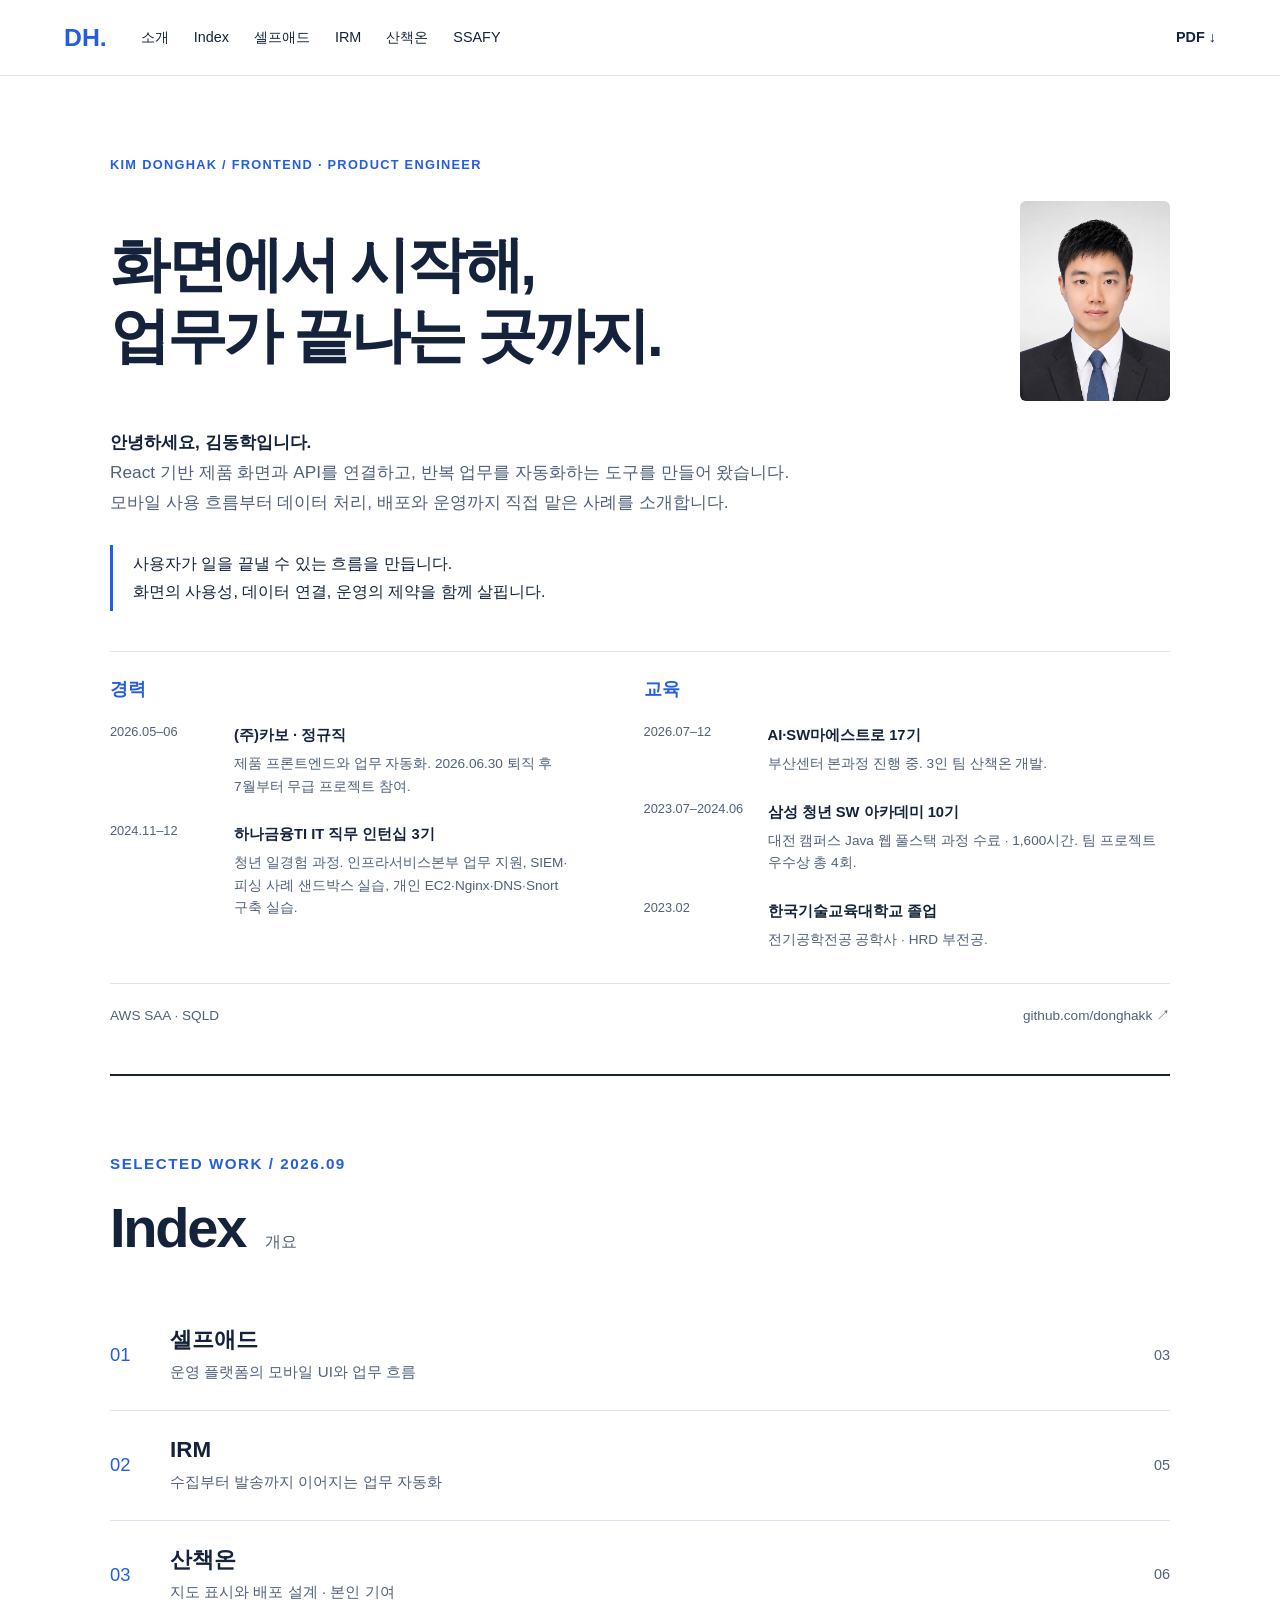
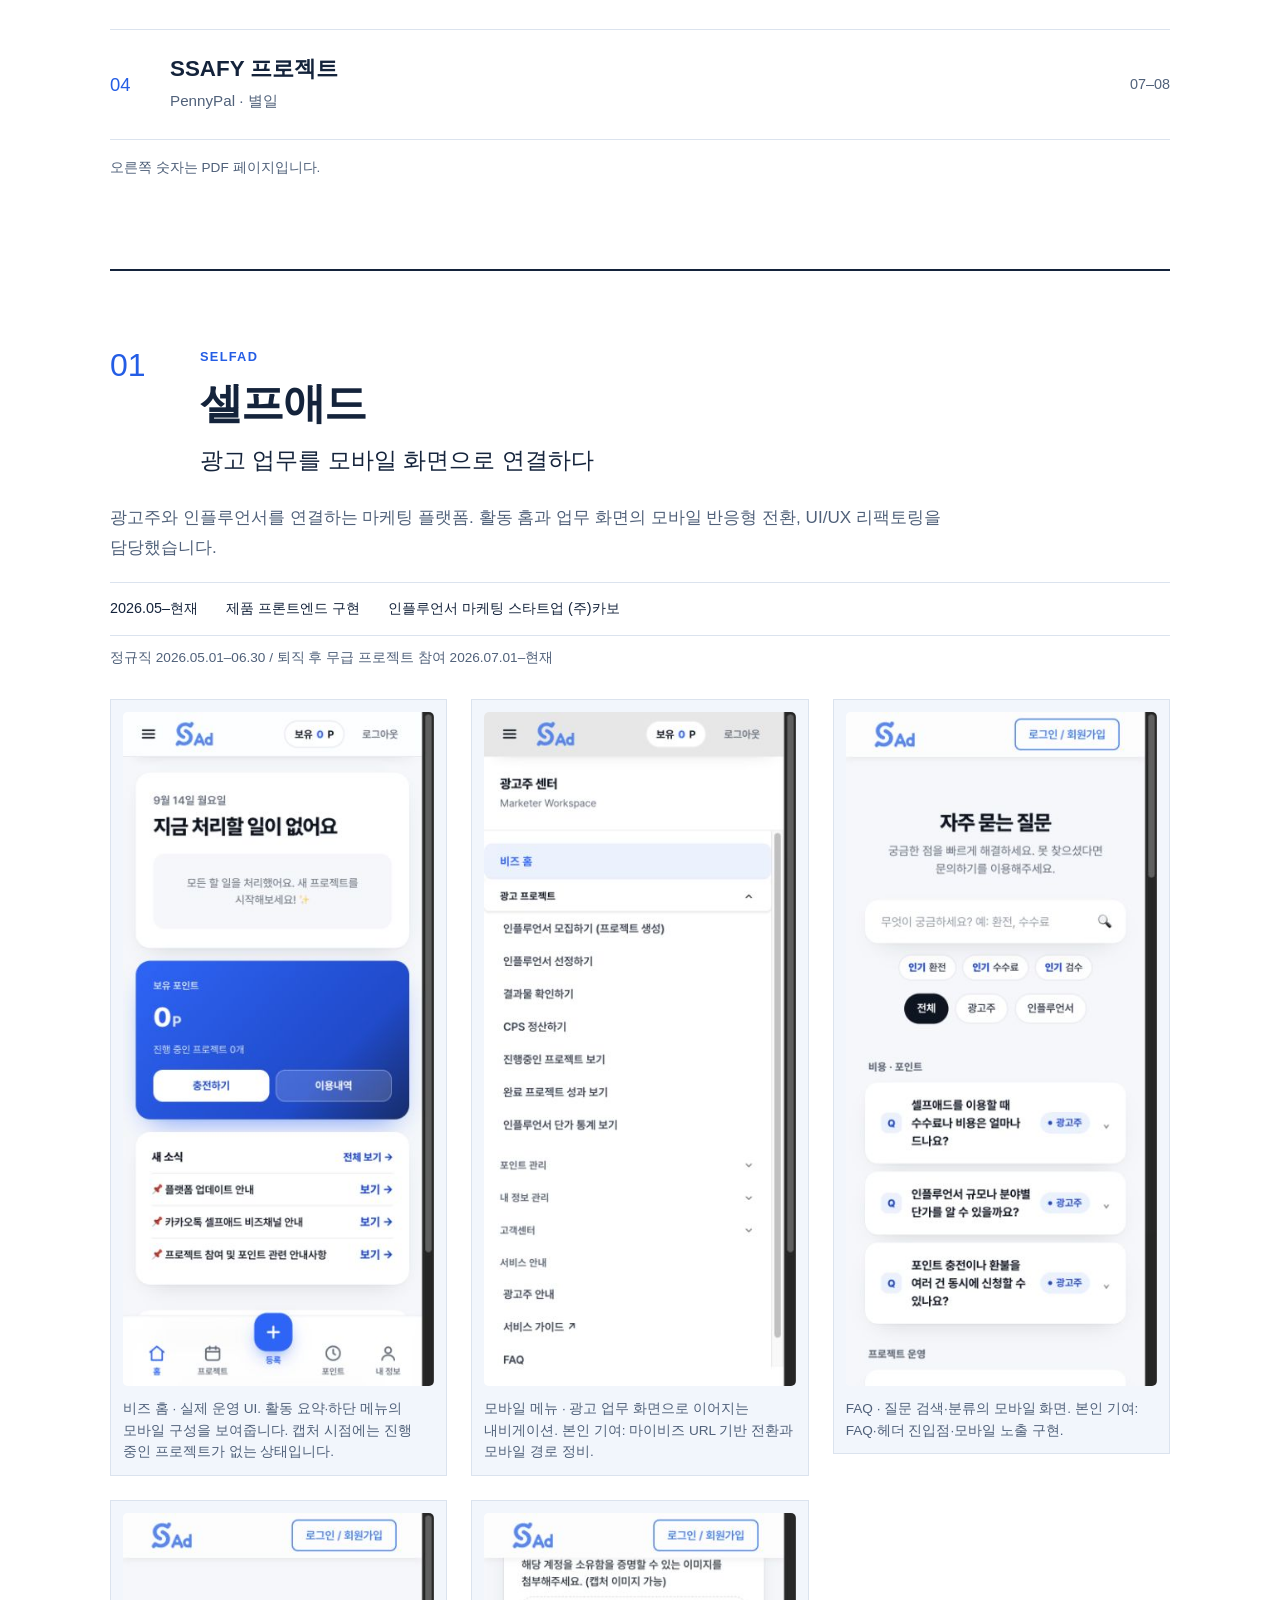
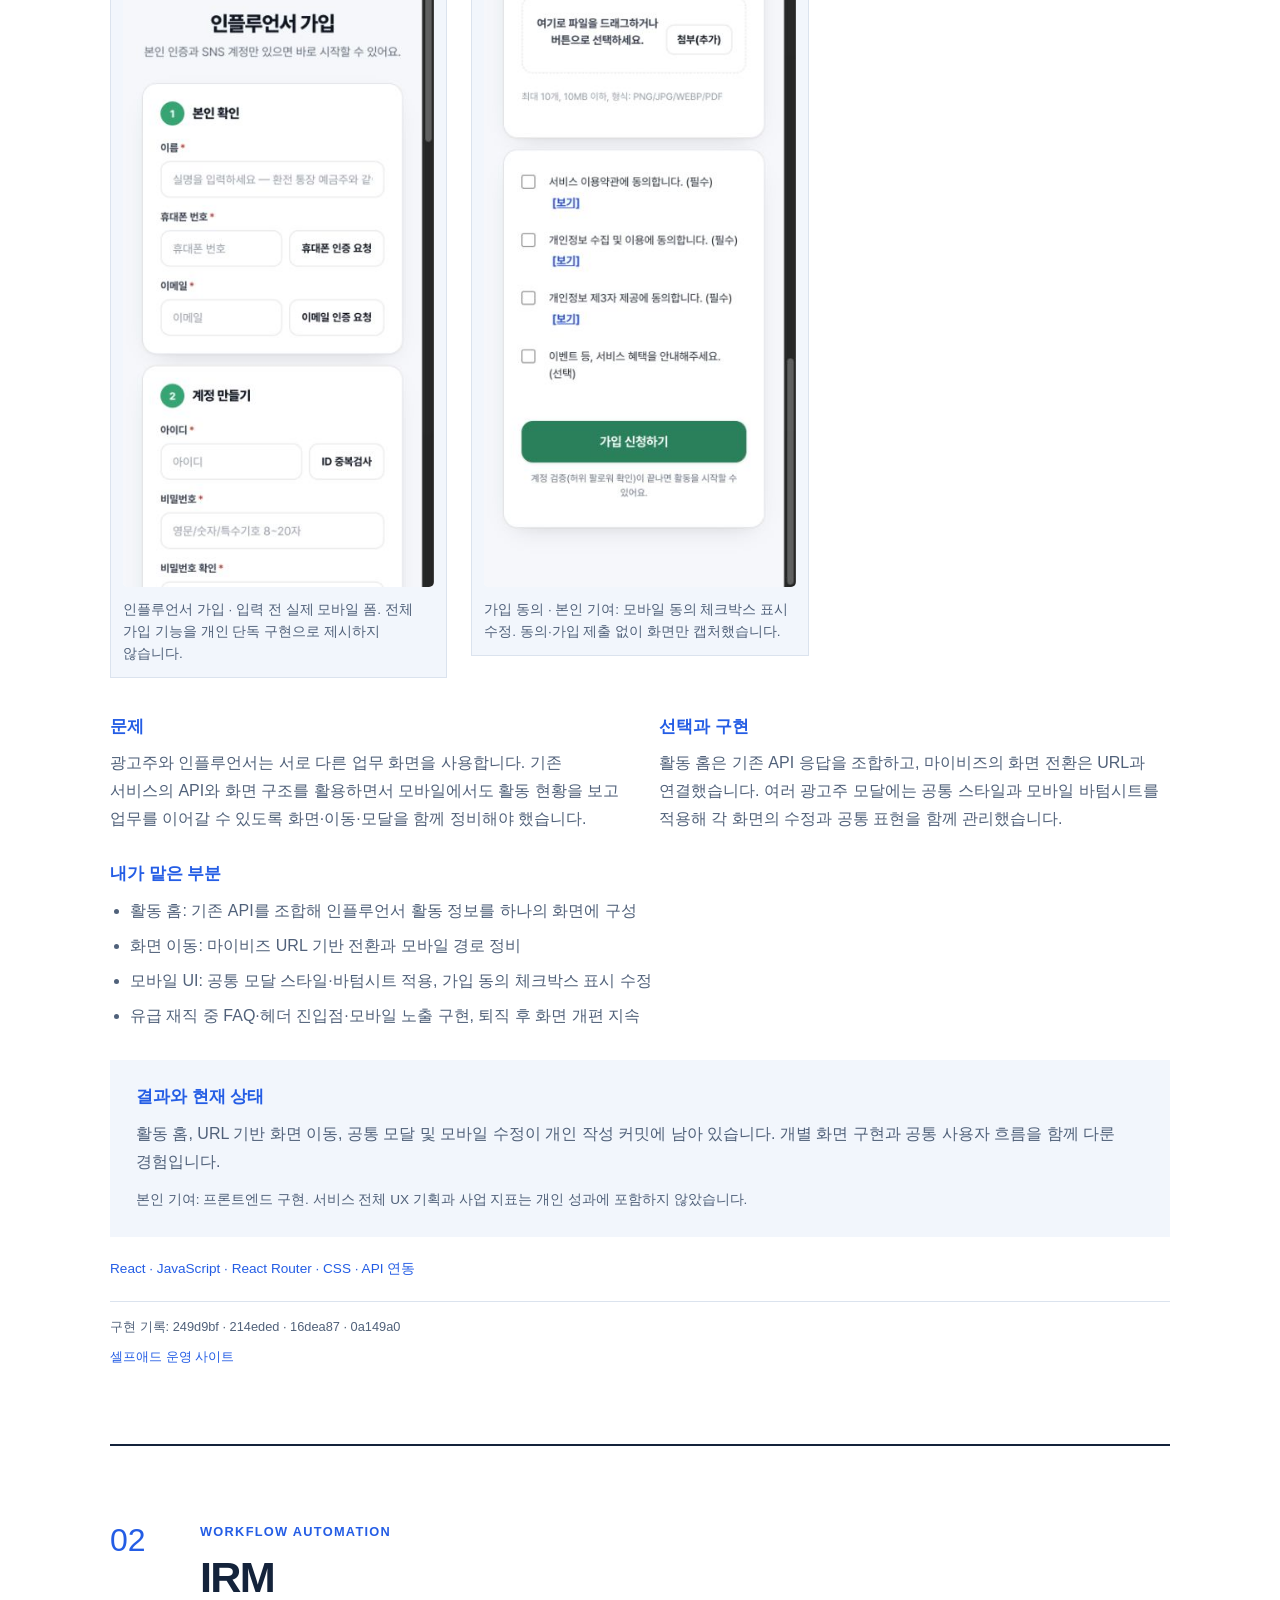
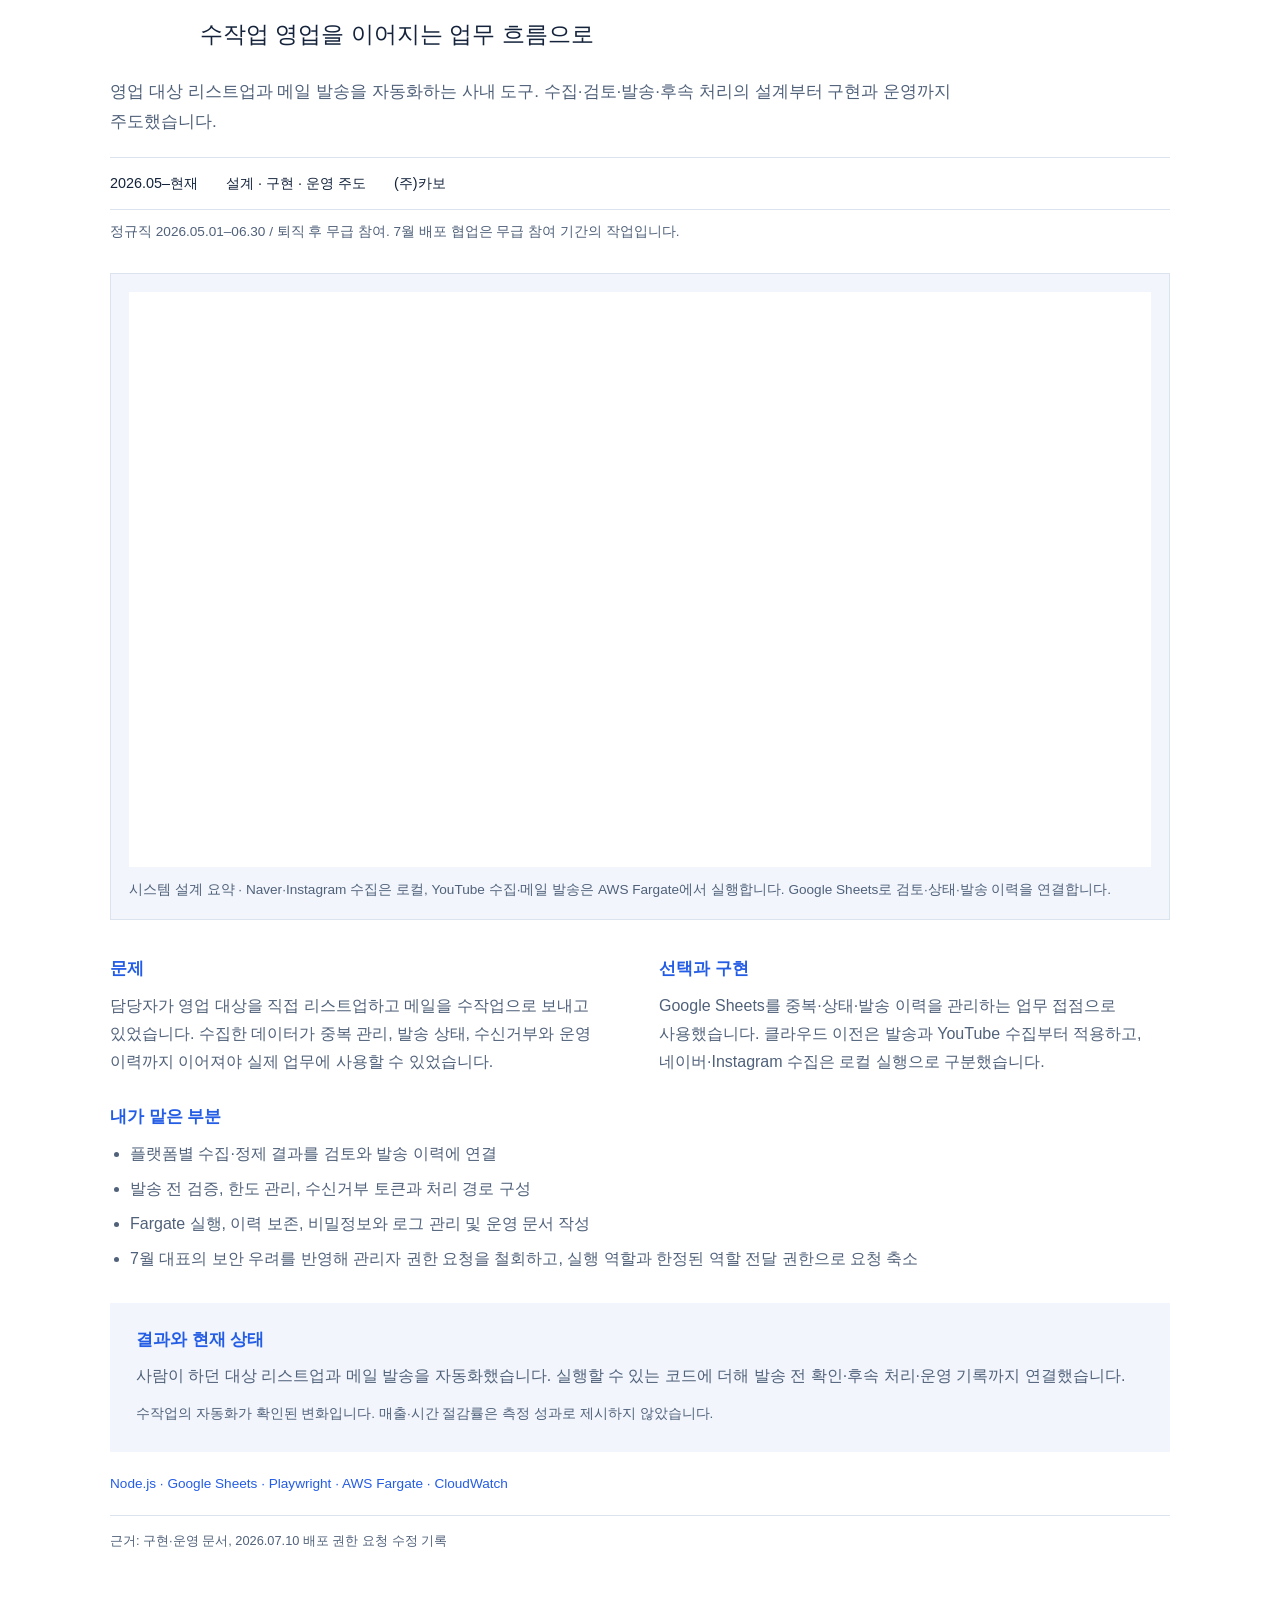
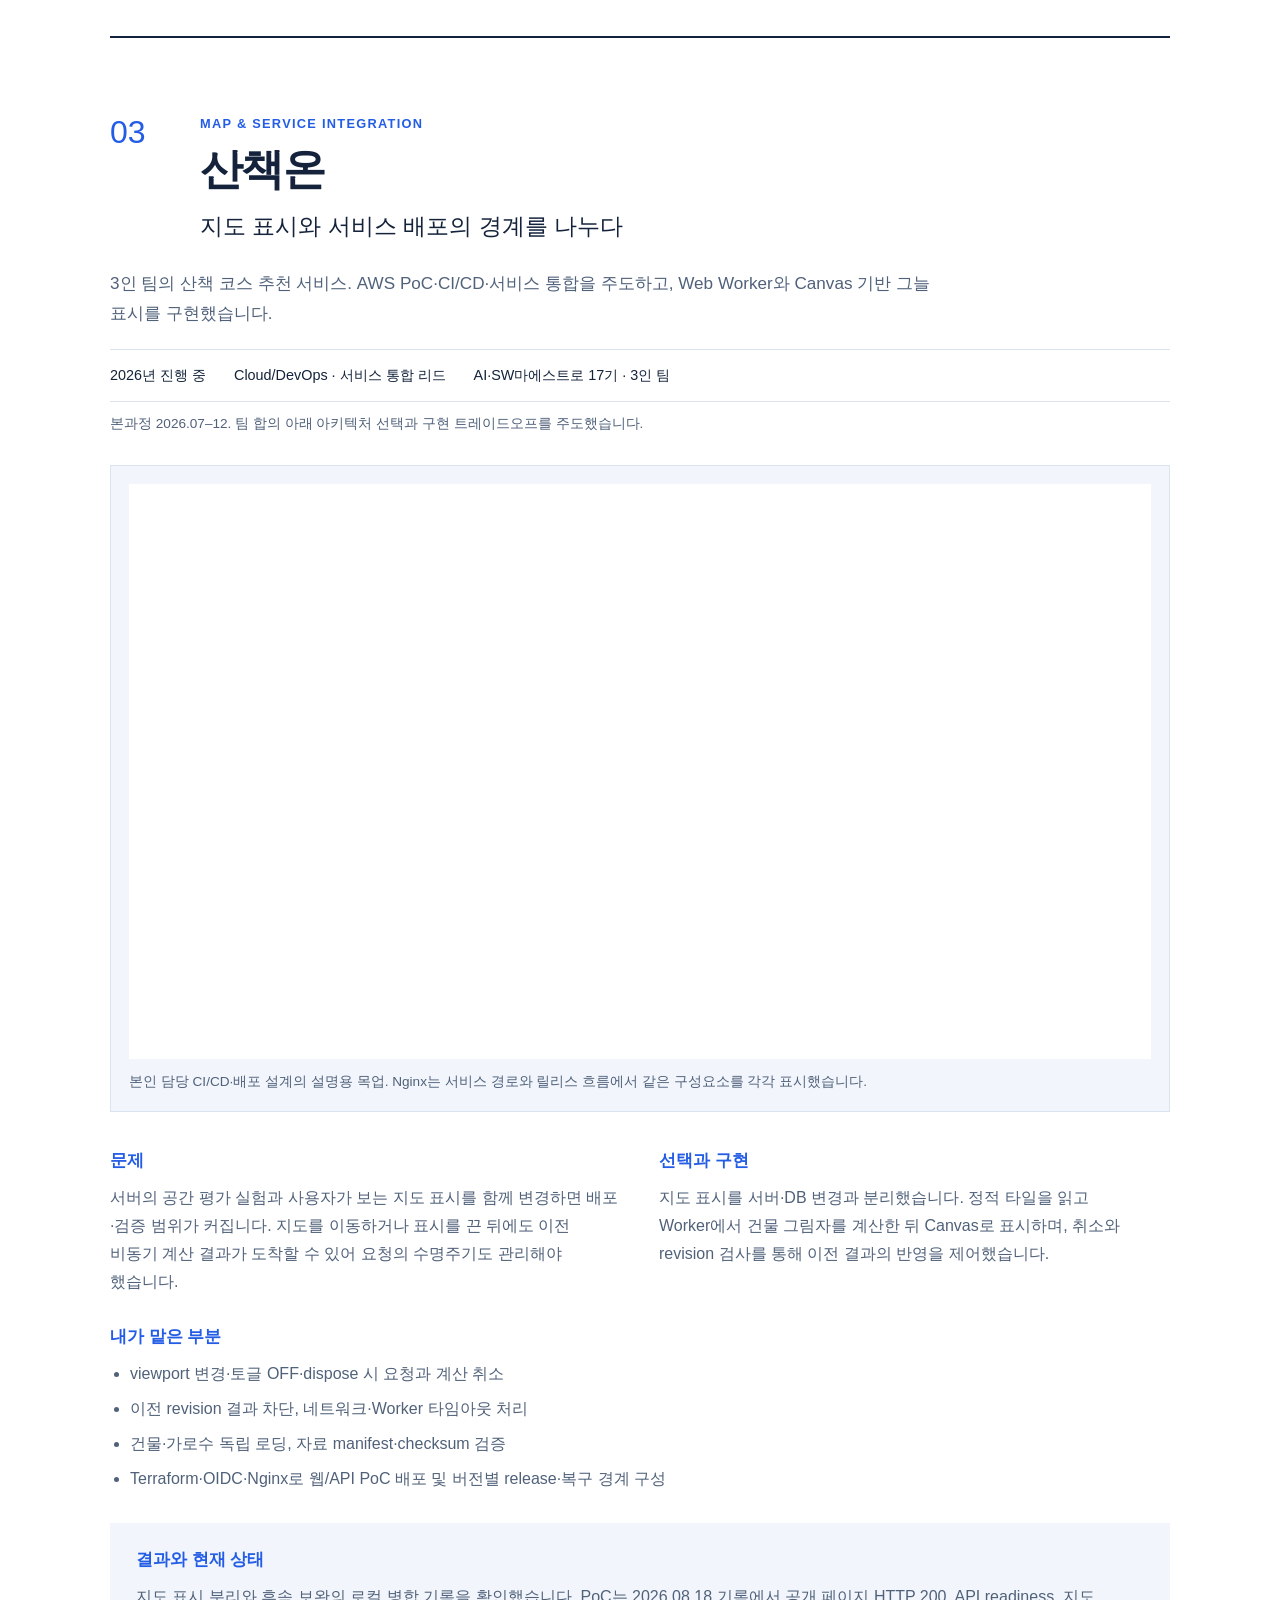
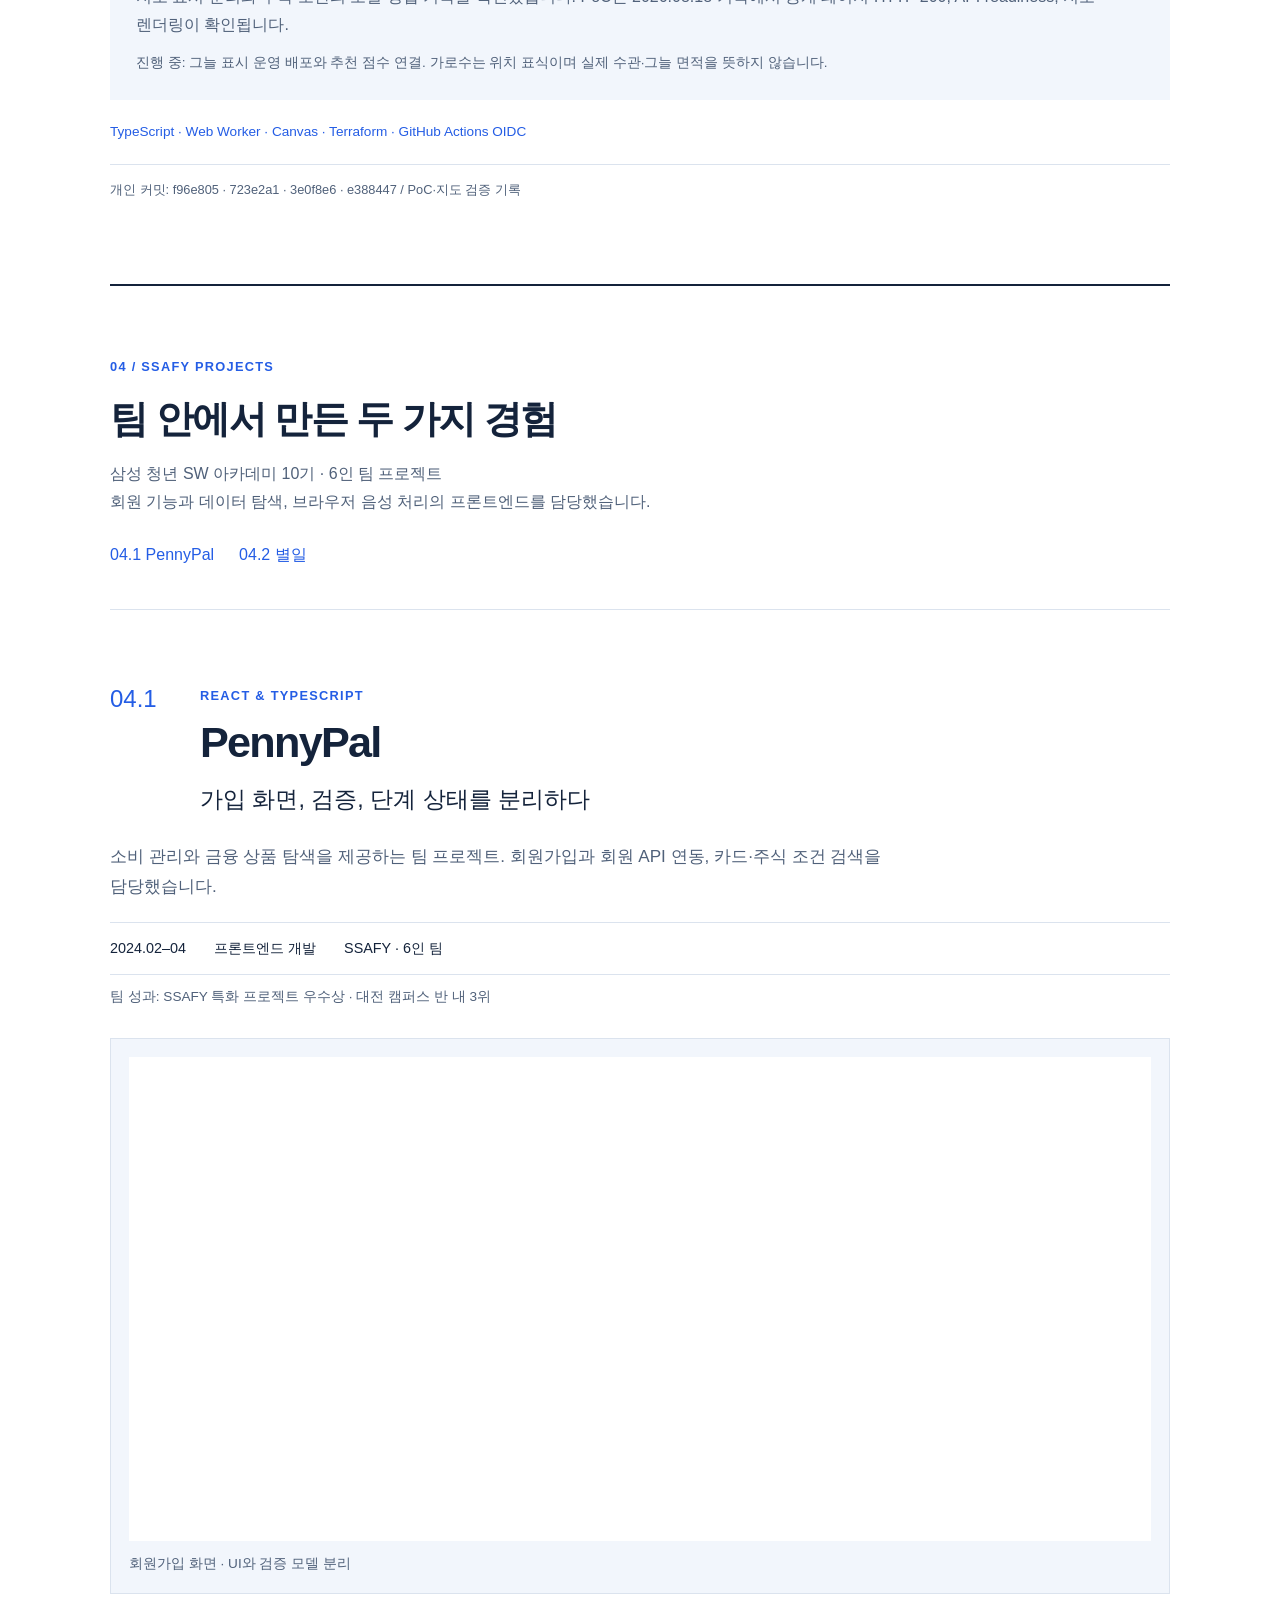
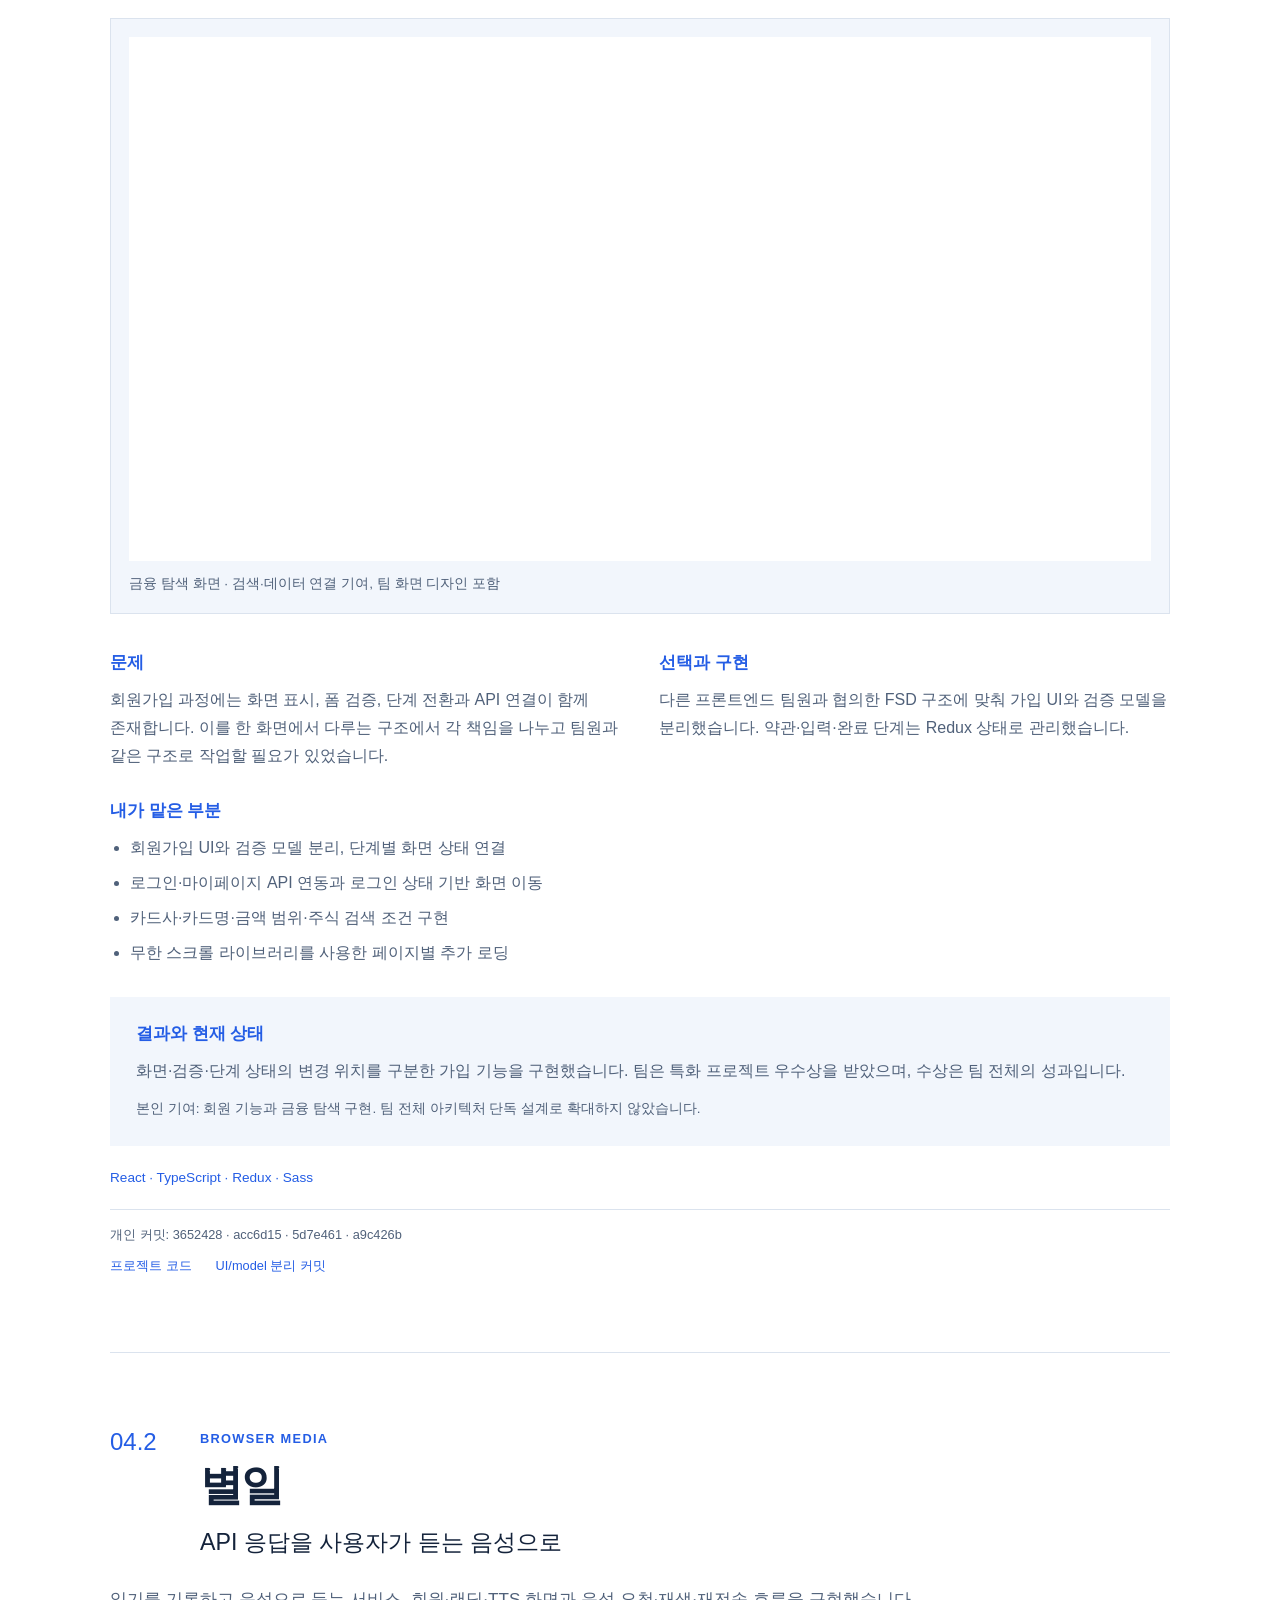
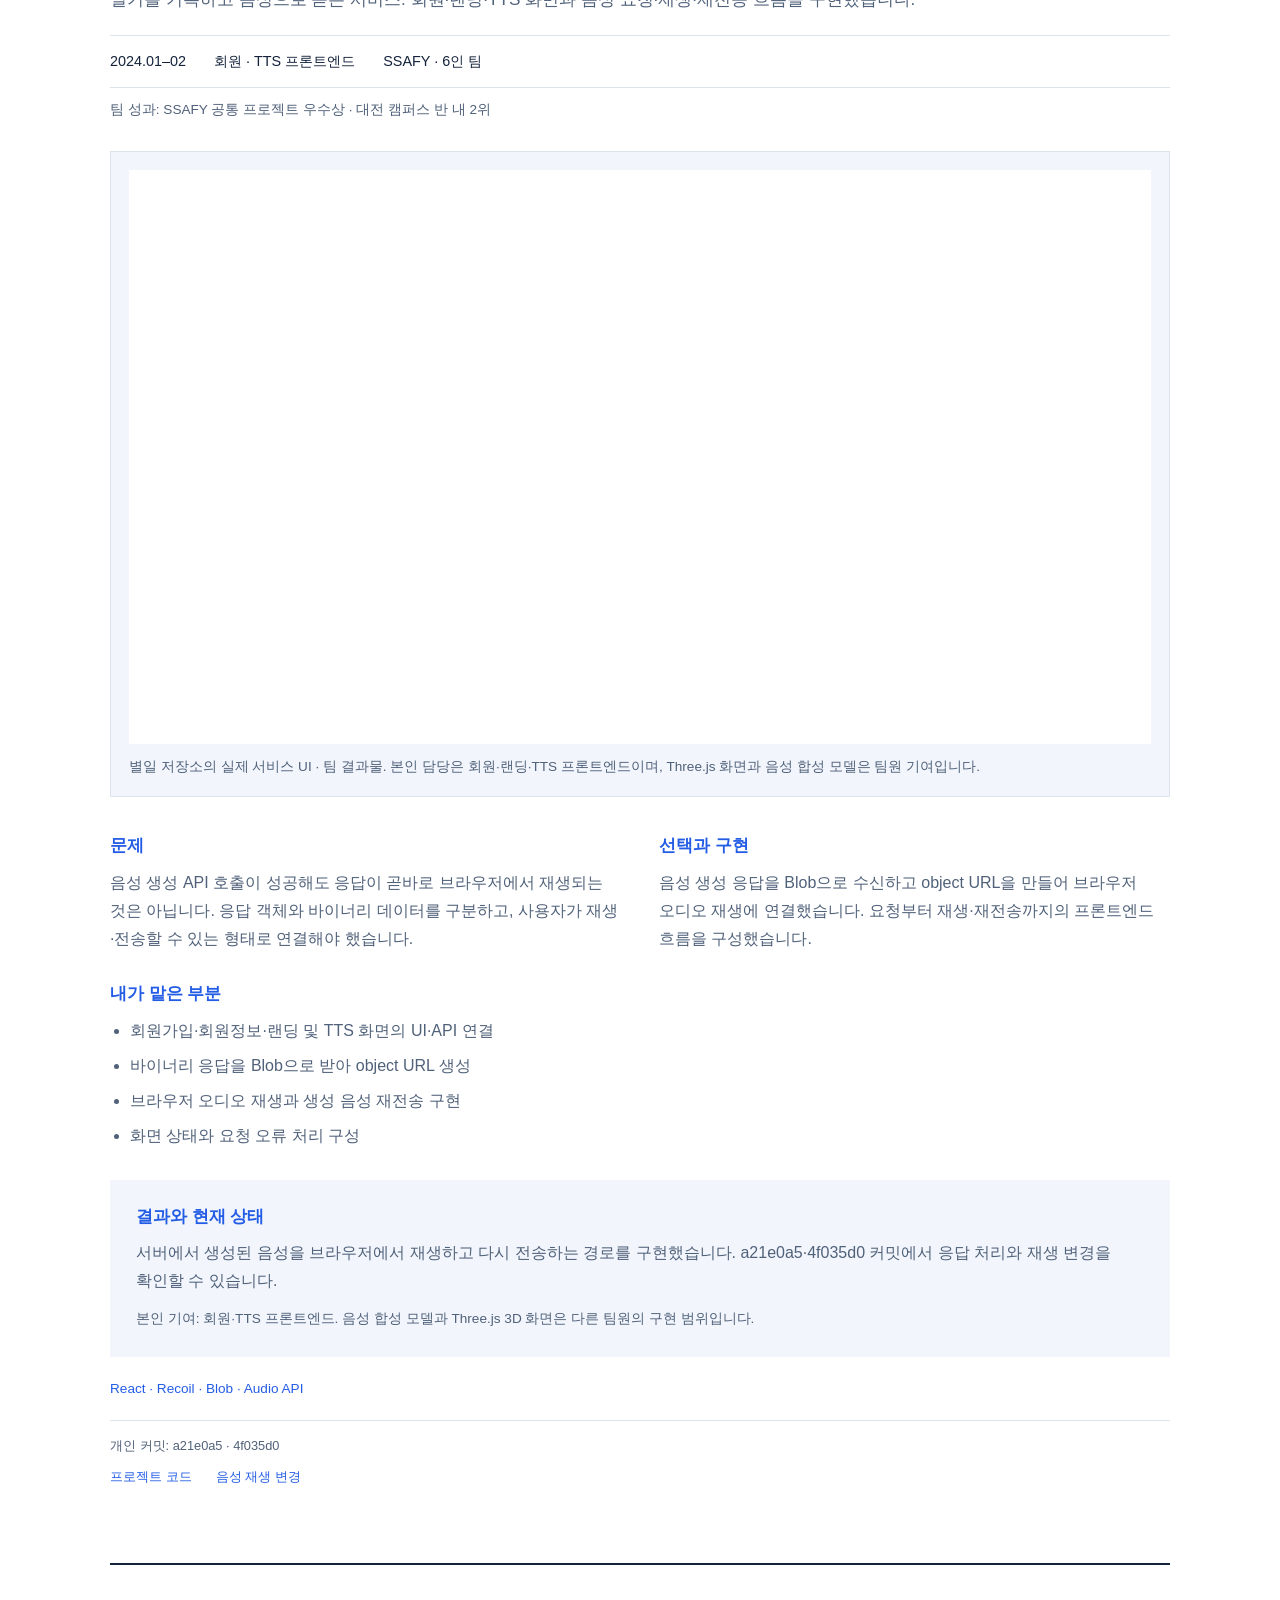
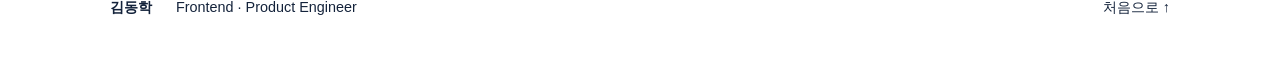
==== commit 6fa9c117: "Publish reviewed portfolio v2 at the main portfolio URL" ====
--- a/index.html
+++ b/index.html
@@ -1,72 +1 @@
-<!doctype html>
-<html lang="ko"><head><meta charset="utf-8"><meta name="viewport" content="width=device-width,initial-scale=1"><meta name="color-scheme" content="light dark"><title>김동학 | Frontend · Product Engineer</title><meta name="description" content="김동학의 개발 포트폴리오. Selfad 제품 화면, IRM 업무 자동화, 산책온 지도·배포와 React 기반 프로젝트의 개인 기여를 소개합니다."><link rel="stylesheet" href="styles.css"></head>
-<body><a class="skip-link" href="#main">본문으로 건너뛰기</a><header class="topbar"><a href="#top" class="brand">DH<span>.</span></a><span>김동학 <span class="muted">/ Developer Portfolio</span></span><a class="github" href="https://github.com/donghakk" target="_blank" rel="noopener noreferrer">GitHub ↗</a></header>
-<div class="layout" id="top"><aside class="sidebar"><p class="eyebrow">SELECTED WORK</p><nav aria-label="프로젝트 목차"><a href="#selfad"><span>01</span>셀프애드</a><a href="#irm"><span>02</span>IRM</a><a href="#sanchaekon"><span>03</span>산책온</a><a href="#pennypal"><span>04</span>PennyPal</a><a href="#stardiary"><span>05</span>별일</a><a href="#mentor"><span>06</span>멘토 매칭 에이전트</a><a href="#devway"><span>07</span>Devway · Oringe</a><a href="#background"><span>+</span>경력 · 교육</a></nav><a class="pdf-link" href="downloads/kim-donghak-portfolio.pdf" download>포트폴리오 PDF ↓</a><p class="updated">UPDATED 2026.09</p></aside>
-<main id="main"><section class="hero" aria-labelledby="intro-title"><p class="eyebrow">Frontend · Product Engineer</p><h1 id="intro-title">화면에서 시작해,<br>업무가 끝나는 곳까지.</h1><p class="intro">React 기반 제품 화면과 API를 연결하고, 반복 업무를 자동화하는 도구를 만들어 왔습니다. 모바일 사용 흐름부터 데이터 처리, 배포와 운영까지 직접 맡은 사례를 소개합니다.</p><div class="project-directory"><a class="project-link" href="#selfad"><span class="card-number">01</span><div><strong>셀프애드</strong><p>제품 프론트엔드</p></div><span aria-hidden="true">↗</span></a><a class="project-link" href="#irm"><span class="card-number">02</span><div><strong>IRM</strong><p>업무 자동화 · 운영</p></div><span aria-hidden="true">↗</span></a><a class="project-link" href="#sanchaekon"><span class="card-number">03</span><div><strong>산책온</strong><p>지도 프론트엔드 · 서비스 통합</p></div><span aria-hidden="true">↗</span></a></div></section>
-<section class="skills" aria-label="기술과 구현 경험"><div><h3>제품 화면</h3><p>React · TypeScript · JavaScript · Redux · Recoil</p><span>반응형 UI, 다단계 폼, API 연동, 브라우저 오디오</span></div><div><h3>데이터와 자동화</h3><p>Node.js · Python · Google Sheets · LangGraph</p><span>수집·검토·발송 흐름, 응답 계약, 서비스 통합</span></div><div><h3>배포와 운영</h3><p>AWS · Terraform · GitHub Actions · Docker · Nginx</p><span>PoC 배포, 실행 위치 분리, 로그와 복구 경계</span></div></section>
-<article class="project" id="selfad" aria-labelledby="title-selfad">
-<header class="project-header"><span class="project-index">01</span><div><p class="eyebrow">SELFAD <span>/ 제품 프론트엔드</span></p><h2 id="title-selfad">셀프애드</h2><p class="project-title">광고 업무를 모바일 화면으로 연결하다</p></div></header>
-<p class="summary">광고주와 인플루언서를 연결하는 마케팅 플랫폼. 활동 홈과 업무 화면의 모바일 반응형 전환, UI/UX 리팩토링을 담당했습니다.</p>
-<dl class="metadata"><div><dt>기간</dt><dd>2026.05–현재</dd></div><div><dt>역할</dt><dd>제품 프론트엔드 구현</dd></div><div><dt>팀 / 상태</dt><dd>인플루언서 마케팅 스타트업 (주)카보<br>실서비스 개발 참여</dd></div></dl>
-<p class="employment">정규직 2026.05.01–06.30 / 퇴직 후 무급 프로젝트 참여 2026.07.01–현재</p><ul class="tags" aria-label="사용 기술"><li>React</li><li>JavaScript</li><li>React Router</li><li>CSS</li><li>API 연동</li></ul>
-<div class="case-grid"><section><h3>문제와 제약</h3><p>광고주와 인플루언서는 서로 다른 업무 화면을 사용합니다. 기존 서비스의 API와 화면 구조를 활용하면서 모바일에서도 활동 현황을 보고 업무를 이어갈 수 있도록 화면·이동·모달을 함께 정비해야 했습니다.</p></section><section><h3>선택과 이유</h3><p>활동 홈은 기존 API 응답을 조합하고, 마이비즈의 화면 전환은 URL과 연결했습니다. 여러 광고주 모달에는 공통 스타일과 모바일 바텀시트를 적용해 각 화면의 수정과 공통 표현을 함께 관리했습니다.</p></section></div>
-<figure class="diagram"><ol><li><span class="step">01</span><span>기존 API</span></li><li><span class="step">02</span><span>활동 홈 · 업무 화면</span></li><li><span class="step">03</span><span>URL 기반 이동</span></li><li><span class="step">04</span><span>모바일 모달</span></li></ol><figcaption>개인 구현 범위를 요약한 구조도 · 실제 서비스 화면 아님</figcaption></figure><section class="implementation"><h3>내가 구현한 부분</h3><ul><li>활동 홈: 기존 API를 조합해 인플루언서 활동 정보를 하나의 화면에 구성</li><li>화면 이동: 마이비즈 URL 기반 전환과 모바일 경로 정비</li><li>모바일 UI: 공통 모달 스타일·바텀시트 적용, 가입 동의 체크박스 표시 수정</li><li>유급 재직 중 FAQ·헤더 진입점·모바일 노출 구현, 퇴직 후 화면 개편 지속</li></ul></section>
-
-<section class="result"><h3>결과와 확인 범위</h3><p>활동 홈, URL 기반 화면 이동, 공통 모달 및 모바일 수정이 개인 작성 커밋에 남아 있습니다. 개별 화면 구현과 공통 사용자 흐름을 함께 다룬 경험입니다.</p><p class="scope">본인 기여: 프론트엔드 구현. 서비스 전체 UX 기획과 사업 지표는 개인 성과에 포함하지 않았습니다.</p></section>
-<footer class="project-footer"><p>구현 기록: 249d9bf · 214eded · 16dea87 · 0a149a0</p><div class="source-links"></div></footer></article><article class="project" id="irm" aria-labelledby="title-irm">
-<header class="project-header"><span class="project-index">02</span><div><p class="eyebrow">WORKFLOW AUTOMATION <span>/ 업무 자동화 · 운영</span></p><h2 id="title-irm">IRM</h2><p class="project-title">수작업 영업을 이어지는 업무 흐름으로</p></div></header>
-<p class="summary">영업 대상 리스트업과 메일 발송을 자동화하는 사내 도구. 수집·검토·발송·후속 처리의 설계부터 구현과 운영까지 주도했습니다.</p>
-<dl class="metadata"><div><dt>기간</dt><dd>2026.05–현재</dd></div><div><dt>역할</dt><dd>설계 · 구현 · 운영 주도</dd></div><div><dt>팀 / 상태</dt><dd>(주)카보<br>사내 도구 운영 경험</dd></div></dl>
-<p class="employment">정규직 2026.05.01–06.30 / 퇴직 후 무급 참여. 7월 배포 협업은 무급 참여 기간의 작업입니다.</p><ul class="tags" aria-label="사용 기술"><li>Node.js</li><li>Google Sheets</li><li>Playwright</li><li>AWS Fargate</li><li>CloudWatch</li></ul>
-<div class="case-grid"><section><h3>문제와 제약</h3><p>담당자가 영업 대상을 직접 리스트업하고 메일을 수작업으로 보내고 있었습니다. 수집한 데이터가 중복 관리, 발송 상태, 수신거부와 운영 이력까지 이어져야 실제 업무에 사용할 수 있었습니다.</p></section><section><h3>선택과 이유</h3><p>Google Sheets를 중복·상태·발송 이력을 관리하는 업무 접점으로 사용했습니다. 클라우드 이전은 발송과 YouTube 수집부터 적용하고, 네이버·Instagram 수집은 로컬 실행으로 구분했습니다.</p></section></div>
-<figure class="diagram"><ol><li><span class="step">01</span><span>수집 · 정제</span></li><li><span class="step">02</span><span>검토 · 상태 관리</span></li><li><span class="step">03</span><span>검증 후 발송</span></li><li><span class="step">04</span><span>수신거부 · 이력</span></li></ol><figcaption>업무 흐름 요약 · 내부 데이터와 계정 정보 제외</figcaption></figure><section class="implementation"><h3>내가 구현한 부분</h3><ul><li>플랫폼별 수집·정제 결과를 검토와 발송 이력에 연결</li><li>발송 전 검증, 한도 관리, 수신거부 토큰과 처리 경로 구성</li><li>Fargate 실행, 이력 보존, 비밀정보와 로그 관리 및 운영 문서 작성</li><li>7월 대표의 보안 우려를 반영해 관리자 권한 요청을 철회하고, 실행 역할과 한정된 역할 전달 권한으로 요청 축소</li></ul></section>
-
-<section class="result"><h3>결과와 확인 범위</h3><p>사람이 하던 대상 리스트업과 메일 발송을 자동화했습니다. 실행할 수 있는 코드에 더해 발송 전 확인·후속 처리·운영 기록까지 연결했습니다.</p><p class="scope">수작업의 자동화가 확인된 변화입니다. 매출·시간 절감률은 측정 성과로 제시하지 않았습니다.</p></section>
-<footer class="project-footer"><p>근거: 구현·운영 문서, 2026.07.10 배포 권한 요청 수정 기록</p><div class="source-links"></div></footer></article><article class="project" id="sanchaekon" aria-labelledby="title-sanchaekon">
-<header class="project-header"><span class="project-index">03</span><div><p class="eyebrow">MAP &amp; SERVICE INTEGRATION <span>/ 지도 프론트엔드 · 서비스 통합</span></p><h2 id="title-sanchaekon">산책온</h2><p class="project-title">지도 표시와 서비스 배포의 경계를 나누다</p></div></header>
-<p class="summary">3인 팀의 산책 코스 추천 서비스. AWS PoC·CI/CD·서비스 통합을 주도하고, Web Worker와 Canvas 기반 그늘 표시를 구현했습니다.</p>
-<dl class="metadata"><div><dt>기간</dt><dd>2026년 진행 중</dd></div><div><dt>역할</dt><dd>Cloud/DevOps · 서비스 통합 리드</dd></div><div><dt>팀 / 상태</dt><dd>AI·SW마에스트로 17기 · 3인 팀<br>개발 진행 중</dd></div></dl>
-<p class="employment">본과정 2026.07–12. 팀 합의 아래 아키텍처 선택과 구현 트레이드오프를 주도했습니다.</p><ul class="tags" aria-label="사용 기술"><li>TypeScript</li><li>Web Worker</li><li>Canvas</li><li>Terraform</li><li>GitHub Actions OIDC</li></ul>
-<div class="case-grid"><section><h3>문제와 제약</h3><p>서버의 공간 평가 실험과 사용자가 보는 지도 표시를 함께 변경하면 배포·검증 범위가 커집니다. 지도를 이동하거나 표시를 끈 뒤에도 이전 비동기 계산 결과가 도착할 수 있어 요청의 수명주기도 관리해야 했습니다.</p></section><section><h3>선택과 이유</h3><p>지도 표시를 서버·DB 변경과 분리했습니다. 정적 타일을 읽고 Worker에서 건물 그림자를 계산한 뒤 Canvas로 표시하며, 취소와 revision 검사를 통해 이전 결과의 반영을 제어했습니다.</p></section></div>
-<figure class="diagram"><ol><li><span class="step">01</span><span>정적 지도 타일</span></li><li><span class="step">02</span><span>Worker 계산</span></li><li><span class="step">03</span><span>revision 확인</span></li><li><span class="step">04</span><span>Canvas 표시</span></li></ol><figcaption>표시 기능의 데이터 흐름 · 요청 취소와 오래된 결과 차단</figcaption></figure><section class="implementation"><h3>내가 구현한 부분</h3><ul><li>viewport 변경·토글 OFF·dispose 시 요청과 계산 취소</li><li>이전 revision 결과 차단, 네트워크·Worker 타임아웃 처리</li><li>건물·가로수 독립 로딩, 자료 manifest·checksum 검증</li><li>Terraform·OIDC·Nginx로 웹/API PoC 배포 및 버전별 release·복구 경계 구성</li></ul></section>
-
-<section class="result"><h3>결과와 확인 범위</h3><p>지도 표시 분리와 후속 보완의 로컬 병합 기록을 확인했습니다. PoC는 2026.08.18 기록에서 공개 페이지 HTTP 200, API readiness, 지도 렌더링이 확인됩니다.</p><p class="scope">진행 중: 그늘 표시 운영 배포와 추천 점수 연결. 가로수는 위치 표식이며 실제 수관·그늘 면적을 뜻하지 않습니다.</p></section>
-<footer class="project-footer"><p>개인 커밋: f96e805 · 723e2a1 · 3e0f8e6 · e388447 / PoC·지도 검증 기록</p><div class="source-links"></div></footer></article><article class="project" id="pennypal" aria-labelledby="title-pennypal">
-<header class="project-header"><span class="project-index">04</span><div><p class="eyebrow">REACT &amp; TYPESCRIPT <span>/ 폼 · 상태 · API</span></p><h2 id="title-pennypal">PennyPal</h2><p class="project-title">가입 화면, 검증, 단계 상태를 분리하다</p></div></header>
-<p class="summary">소비 관리와 금융 상품 탐색을 제공하는 팀 프로젝트. 회원가입과 회원 API 연동, 카드·주식 조건 검색을 담당했습니다.</p>
-<dl class="metadata"><div><dt>기간</dt><dd>2024.02–04</dd></div><div><dt>역할</dt><dd>프론트엔드 개발</dd></div><div><dt>팀 / 상태</dt><dd>SSAFY · 6인 팀<br>팀 프로젝트 완료</dd></div></dl>
-<p class="employment">팀 성과: SSAFY 특화 프로젝트 우수상 · 대전 캠퍼스 반 내 3위</p><ul class="tags" aria-label="사용 기술"><li>React</li><li>TypeScript</li><li>Redux</li><li>Sass</li></ul>
-<div class="case-grid"><section><h3>문제와 제약</h3><p>회원가입 과정에는 화면 표시, 폼 검증, 단계 전환과 API 연결이 함께 존재합니다. 이를 한 화면에서 다루는 구조에서 각 책임을 나누고 팀원과 같은 구조로 작업할 필요가 있었습니다.</p></section><section><h3>선택과 이유</h3><p>다른 프론트엔드 팀원과 협의한 FSD 구조에 맞춰 가입 UI와 검증 모델을 분리했습니다. 약관·입력·완료 단계는 Redux 상태로 관리했습니다.</p></section></div>
-<figure class="diagram"><ol><li><span class="step">01</span><span>가입 UI</span></li><li><span class="step">02</span><span>검증 모델</span></li><li><span class="step">03</span><span>Redux 단계</span></li><li><span class="step">04</span><span>회원 API</span></li></ol><figcaption>가입 기능에서 분리한 책임</figcaption></figure><section class="implementation"><h3>내가 구현한 부분</h3><ul><li>회원가입 UI와 검증 모델 분리, 단계별 화면 상태 연결</li><li>로그인·마이페이지 API 연동과 로그인 상태 기반 화면 이동</li><li>카드사·카드명·금액 범위·주식 검색 조건 구현</li><li>무한 스크롤 라이브러리를 사용한 페이지별 추가 로딩</li></ul></section>
-<div class="gallery"><figure><a href="assets/pennypal/signup.png" target="_blank" rel="noopener noreferrer" aria-label="PennyPal 회원가입 화면 크게 보기"><img src="assets/pennypal/signup.png" alt="PennyPal 회원가입 화면" width="1000" height="474" loading="lazy"></a><figcaption>회원가입 화면 · UI와 검증 모델 분리</figcaption></figure><figure><a href="assets/pennypal/card-search.png" target="_blank" rel="noopener noreferrer" aria-label="PennyPal 금융 상품 탐색 화면 크게 보기"><img src="assets/pennypal/card-search.png" alt="PennyPal 금융 상품 탐색 화면" width="1000" height="513" loading="lazy"></a><figcaption>금융 탐색 화면 · 검색·데이터 연결 기여, 팀 화면 디자인 포함</figcaption></figure></div>
-<section class="result"><h3>결과와 확인 범위</h3><p>화면·검증·단계 상태의 변경 위치를 구분한 가입 기능을 구현했습니다. 팀은 특화 프로젝트 우수상을 받았으며, 수상은 팀 전체의 성과입니다.</p><p class="scope">본인 기여: 회원 기능과 금융 탐색 구현. 팀 전체 아키텍처 단독 설계로 확대하지 않았습니다.</p></section>
-<footer class="project-footer"><p>개인 커밋: 3652428 · acc6d15 · 5d7e461 · a9c426b</p><div class="source-links"><a href="https://github.com/donghakk/pennypal" target="_blank" rel="noopener noreferrer">프로젝트 코드 <span aria-hidden="true">↗</span></a><a href="https://github.com/donghakk/pennypal/commit/3652428" target="_blank" rel="noopener noreferrer">UI/model 분리 커밋 <span aria-hidden="true">↗</span></a></div></footer></article><article class="project" id="stardiary" aria-labelledby="title-stardiary">
-<header class="project-header"><span class="project-index">05</span><div><p class="eyebrow">BROWSER MEDIA <span>/ 음성 데이터 · 브라우저 API</span></p><h2 id="title-stardiary">별일</h2><p class="project-title">API 응답을 사용자가 듣는 음성으로</p></div></header>
-<p class="summary">일기를 기록하고 음성으로 듣는 서비스. 회원·랜딩·TTS 화면과 음성 요청·재생·재전송 흐름을 구현했습니다.</p>
-<dl class="metadata"><div><dt>기간</dt><dd>2024.01–02</dd></div><div><dt>역할</dt><dd>회원 · TTS 프론트엔드</dd></div><div><dt>팀 / 상태</dt><dd>SSAFY · 6인 팀<br>팀 프로젝트 완료</dd></div></dl>
-<p class="employment">팀 성과: SSAFY 공통 프로젝트 우수상 · 대전 캠퍼스 반 내 2위</p><ul class="tags" aria-label="사용 기술"><li>React</li><li>Recoil</li><li>Blob</li><li>Audio API</li></ul>
-<div class="case-grid"><section><h3>문제와 제약</h3><p>음성 생성 API 호출이 성공해도 응답이 곧바로 브라우저에서 재생되는 것은 아닙니다. 응답 객체와 바이너리 데이터를 구분하고, 사용자가 재생·전송할 수 있는 형태로 연결해야 했습니다.</p></section><section><h3>선택과 이유</h3><p>음성 생성 응답을 Blob으로 수신하고 object URL을 만들어 브라우저 오디오 재생에 연결했습니다. 요청부터 재생·재전송까지의 프론트엔드 흐름을 구성했습니다.</p></section></div>
-<figure class="diagram"><ol><li><span class="step">01</span><span>일기 · 생성 요청</span></li><li><span class="step">02</span><span>Blob 응답</span></li><li><span class="step">03</span><span>object URL</span></li><li><span class="step">04</span><span>재생 · 재전송</span></li></ol><figcaption>본인이 구현한 TTS 프론트엔드 데이터 흐름</figcaption></figure><section class="implementation"><h3>내가 구현한 부분</h3><ul><li>회원가입·회원정보·랜딩 및 TTS 화면의 UI·API 연결</li><li>바이너리 응답을 Blob으로 받아 object URL 생성</li><li>브라우저 오디오 재생과 생성 음성 재전송 구현</li><li>화면 상태와 요청 오류 처리 구성</li></ul></section>
-
-<section class="result"><h3>결과와 확인 범위</h3><p>서버에서 생성된 음성을 브라우저에서 재생하고 다시 전송하는 경로를 구현했습니다. a21e0a5·4f035d0 커밋에서 응답 처리와 재생 변경을 확인할 수 있습니다.</p><p class="scope">본인 기여: 회원·TTS 프론트엔드. 음성 합성 모델과 Three.js 3D 화면은 다른 팀원의 구현 범위입니다.</p></section>
-<footer class="project-footer"><p>개인 커밋: a21e0a5 · 4f035d0</p><div class="source-links"><a href="https://github.com/donghakk/stardiary-specialday" target="_blank" rel="noopener noreferrer">프로젝트 코드 <span aria-hidden="true">↗</span></a><a href="https://github.com/donghakk/stardiary-specialday/commit/4f035d0" target="_blank" rel="noopener noreferrer">음성 재생 변경 <span aria-hidden="true">↗</span></a></div></footer></article><article class="project" id="mentor" aria-labelledby="title-mentor">
-<header class="project-header"><span class="project-index">06</span><div><p class="eyebrow">SERVICE CONTRACT <span>/ AI 서비스 통합</span></p><h2 id="title-mentor">멘토 매칭 에이전트</h2><p class="project-title">개별 노드를 하나의 추천 흐름으로</p></div></header>
-<p class="summary">프로젝트의 부족한 부분을 분석해 멘토를 추천하는 AI·SW마에스트로 팀 과제. Phase 2 통합 오너로 그래프·API·프론트 연결을 맡았습니다.</p>
-<dl class="metadata"><div><dt>기간</dt><dd>2026.05–06</dd></div><div><dt>역할</dt><dd>Phase 2 통합 오너</dd></div><div><dt>팀 / 상태</dt><dd>AI·SW마에스트로 · 5인 팀<br>교육 팀 프로젝트</dd></div></dl>
-<p class="employment">그래프 조립·API·프론트 통합 담당이 공개 단계별 보고서에 명시되어 있습니다.</p><ul class="tags" aria-label="사용 기술"><li>Python</li><li>LangGraph</li><li>FastAPI</li><li>API 계약</li></ul>
-<div class="case-grid"><section><h3>문제와 제약</h3><p>개별 노드는 함수로 구현되어 있었지만, 이를 연결해 입력부터 최종 응답까지 실행하는 오케스트레이션 코드가 필요했습니다.</p></section><section><h3>선택과 이유</h3><p>팀원의 노드 함수를 유지하고 StateGraph로 연결했습니다. 입력이 부족한 경우의 확인 질문, 신뢰도가 낮은 경우의 재검색 경로를 분기하고 프론트 응답 계약에 맞췄습니다.</p></section></div>
-<figure class="diagram"><ol><li><span class="step">01</span><span>입력 분석</span></li><li><span class="step">02</span><span>부족한 정보 확인</span></li><li><span class="step">03</span><span>검색 · 평가</span></li><li><span class="step">04</span><span>추천 응답</span></li></ol><figcaption>Phase 2 통합 흐름 요약</figcaption></figure><section class="implementation"><h3>내가 구현한 부분</h3><ul><li>StateGraph 조립과 조건 라우터 구현</li><li>POST /recommend와 확인 질문용 인메모리 세션 구성</li><li>프론트 응답 계약과 백엔드 스키마 대조, 실제 HTTP 연결 확인</li></ul></section>
-
-<section class="result"><h3>결과와 확인 범위</h3><p>Phase 2 공개 보고서에 백엔드 테스트 90개·프론트 빌드·CORS 및 실응답 검증 통과가 기록돼 있습니다. 당시 HTTP 연결과 응답 계약을 검증한 결과입니다.</p><p class="scope">본인 범위는 Phase 2 서비스 통합입니다. 팀원의 프론트 전체 구현이나 후속 AI 고도화를 개인 성과로 합치지 않았습니다.</p></section>
-<footer class="project-footer"><p>통합 보고서: ebe0334 · 448bc67 · c853686</p><div class="source-links"><a href="https://github.com/rutczzo/ASM_TEAM2_AI_STUDY/tree/main/docs/reports" target="_blank" rel="noopener noreferrer">공개 통합 보고서 <span aria-hidden="true">↗</span></a></div></footer></article><article class="project" id="devway" aria-labelledby="title-devway">
-<header class="project-header"><span class="project-index">07</span><div><p class="eyebrow">UI &amp; CONTENT <span>/ 인터랙션 · 콘텐츠 처리</span></p><h2 id="title-devway">Devway · Oringe</h2><p class="project-title">소개 화면과 콘텐츠 데이터를 연결하다</p></div></header>
-<p class="summary">Java 콘텐츠 블록, 소개 웹, Android 응용 앱으로 이어지는 SSAFY 자율 프로젝트. 저장소별 개인 구현 범위를 나누어 참여했습니다.</p>
-<dl class="metadata"><div><dt>기간</dt><dd>2024.04–05</dd></div><div><dt>역할</dt><dd>소개 웹 · 콘텐츠 및 기록 기능</dd></div><div><dt>팀 / 상태</dt><dd>SSAFY 자율 프로젝트<br>팀 프로젝트 완료</dd></div></dl>
-<p class="employment">팀 성과: 자율 프로젝트 우수상(대전 반 내 1위) 및 별도 결선 발표회 우수상</p><ul class="tags" aria-label="사용 기술"><li>React</li><li>TypeScript</li><li>Java</li><li>Spring Boot</li><li>MongoDB</li></ul>
-<div class="case-grid"><section><h3>문제와 제약</h3><p>소개 웹에서는 섹션 이동과 애니메이션 상태를 연결해야 했고, 응용 앱에서는 날짜·미디어 응답을 기록 화면에 맞게 소비해야 했습니다.</p></section><section><h3>선택과 이유</h3><p>소개 웹의 섹션 진입을 활성 상태로 연결하고 이탈 시 상태·타이머를 정리했습니다. 콘텐츠 블록은 공통 인터페이스에 맞춰 파일과 바이트 처리를 구현·확장했습니다.</p></section></div>
-<figure class="diagram"><ol><li><span class="step">01</span><span>섹션 진입</span></li><li><span class="step">02</span><span>활성 상태</span></li><li><span class="step">03</span><span>순차 애니메이션</span></li><li><span class="step">04</span><span>이탈 · 타이머 정리</span></li></ol><figcaption>소개 웹의 인터랙션 수명주기</figcaption></figure><section class="implementation"><h3>내가 구현한 부분</h3><ul><li>React·TypeScript 소개 웹의 순차 애니메이션·반응형 배치·다국어 가이드 다운로드</li><li>Java 텍스트 검증 및 이미지·영상 파일·바이트 처리 블록 구현·확장</li><li>Android 기록·달력 화면, 날짜 변환과 Spring Boot·MongoDB 일부 조회 API 연결</li></ul></section>
-
-<section class="result"><h3>결과와 확인 범위</h3><p>소개 웹부터 클라이언트 데이터 처리와 일부 서버 조회까지 개인 기여가 남아 있습니다. 팀 수상은 자율 평가와 별도 결선에서 각각 받았습니다.</p><p class="scope">Devway·DevwayPage·Oringe는 같은 프로젝트 맥락이며 경력이나 수상을 저장소 수만큼 중복 계산하지 않습니다.</p></section>
-<footer class="project-footer"><p>개인 커밋: 22d7eda · de16b6c · fa51a5f · d542072</p><div class="source-links"><a href="https://github.com/donghakk/devwayPage" target="_blank" rel="noopener noreferrer">소개 웹 코드 <span aria-hidden="true">↗</span></a><a href="https://github.com/donghakk/devway" target="_blank" rel="noopener noreferrer">콘텐츠 블록 <span aria-hidden="true">↗</span></a><a href="https://github.com/donghakk/oringe" target="_blank" rel="noopener noreferrer">응용 앱 <span aria-hidden="true">↗</span></a></div></footer></article>
-<section class="background" id="background"><p class="eyebrow">BACKGROUND</p><h2>경력과 배움</h2><ol class="timeline"><li><span>2026.05–06</span><div><h3>(주)카보 · 정규직</h3><p>제품 프론트엔드와 업무 자동화. 2026.06.30 퇴직 후 7월부터 무급 프로젝트 참여.</p></div></li><li><span>2024.11–12</span><div><h3>하나금융TI IT 직무 인턴십 3기</h3><p>청년 일경험 과정. 인프라서비스본부 업무 지원, SIEM·피싱 사례 샌드박스 실습, 개인 EC2·Nginx·DNS·Snort 구축 실습.</p></div></li><li><span>2026.07–12</span><div><h3>AI·SW마에스트로 17기</h3><p>부산센터 본과정 진행 중. 3인 팀 산책온 개발.</p></div></li><li><span>2023.07–2024.06</span><div><h3>삼성 청년 SW 아카데미 10기</h3><p>대전 캠퍼스 Java 웹 풀스택 과정 수료 · 1,600시간. 팀 프로젝트 우수상 총 4회.</p></div></li><li><span>2023.02</span><div><h3>한국기술교육대학교 졸업</h3><p>전기공학전공 공학사 · HRD 부전공.</p></div></li></ol><div class="certificates"><h3>자격</h3><p>AWS Certified Solutions Architect - Associate · 2026.05 취득</p><p>SQLD · 2023.12 합격, 갱신 완료</p></div><section class="working-style"><h3>함께 일하는 방식</h3><p>AI 도구를 활용할 때도 작업 범위·제약·완료 조건을 먼저 정리하고, 구현 차이와 검증 기록을 확인합니다. 팀 기여와 개인 기여, 구현 완료와 운영 검증을 구분해 설명합니다.</p></section></section>
-<footer class="page-footer"><strong>김동학</strong><p>제품 화면 · 데이터 · 운영</p><a href="https://github.com/donghakk" target="_blank" rel="noopener noreferrer">github.com/donghakk ↗</a><a href="#top">맨 위로 ↑</a></footer></main></div></body></html>+<!doctype html><html lang="ko"><head><meta charset="utf-8"><meta name="viewport" content="width=device-width,initial-scale=1"><meta http-equiv="refresh" content="0;url=ver2/"><title>김동학 포트폴리오</title><link rel="canonical" href="https://donghakk.github.io/portfolio/ver2/"></head><body><a href="ver2/">김동학 포트폴리오 보기</a></body></html>
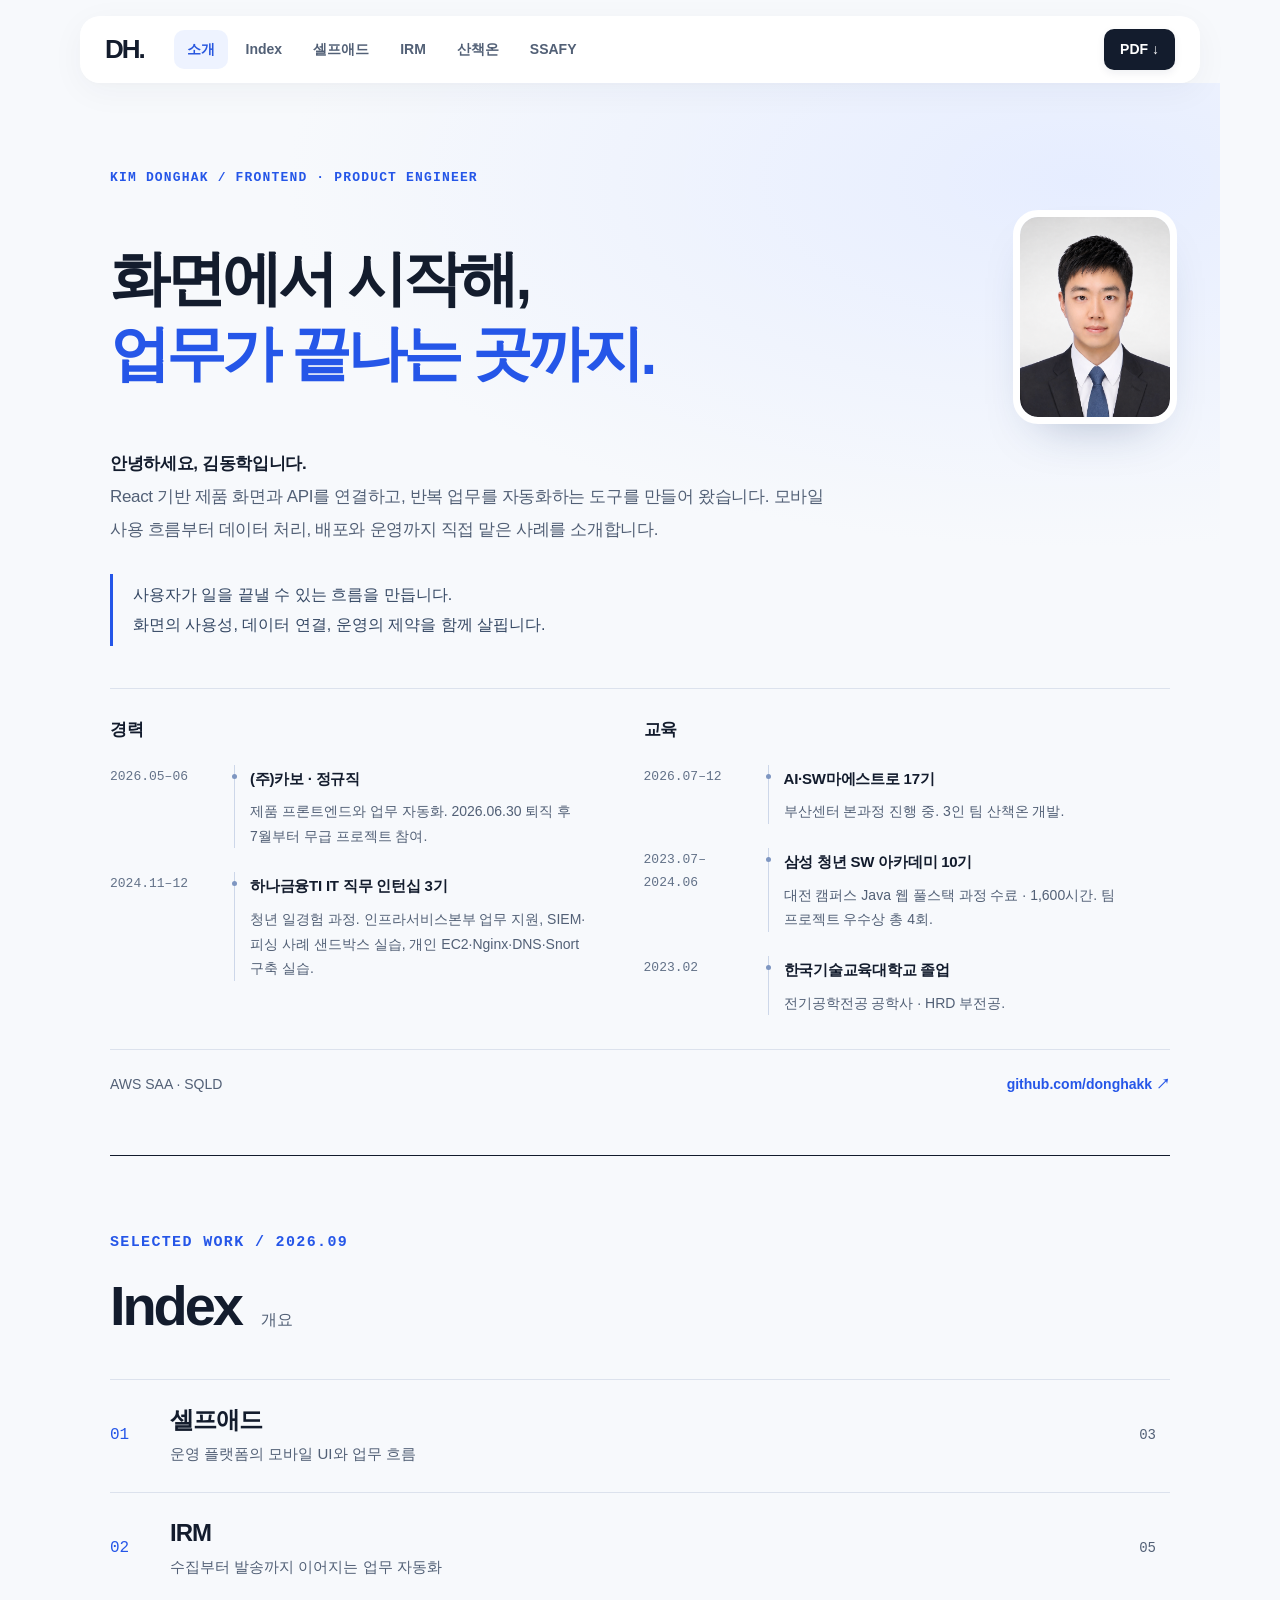
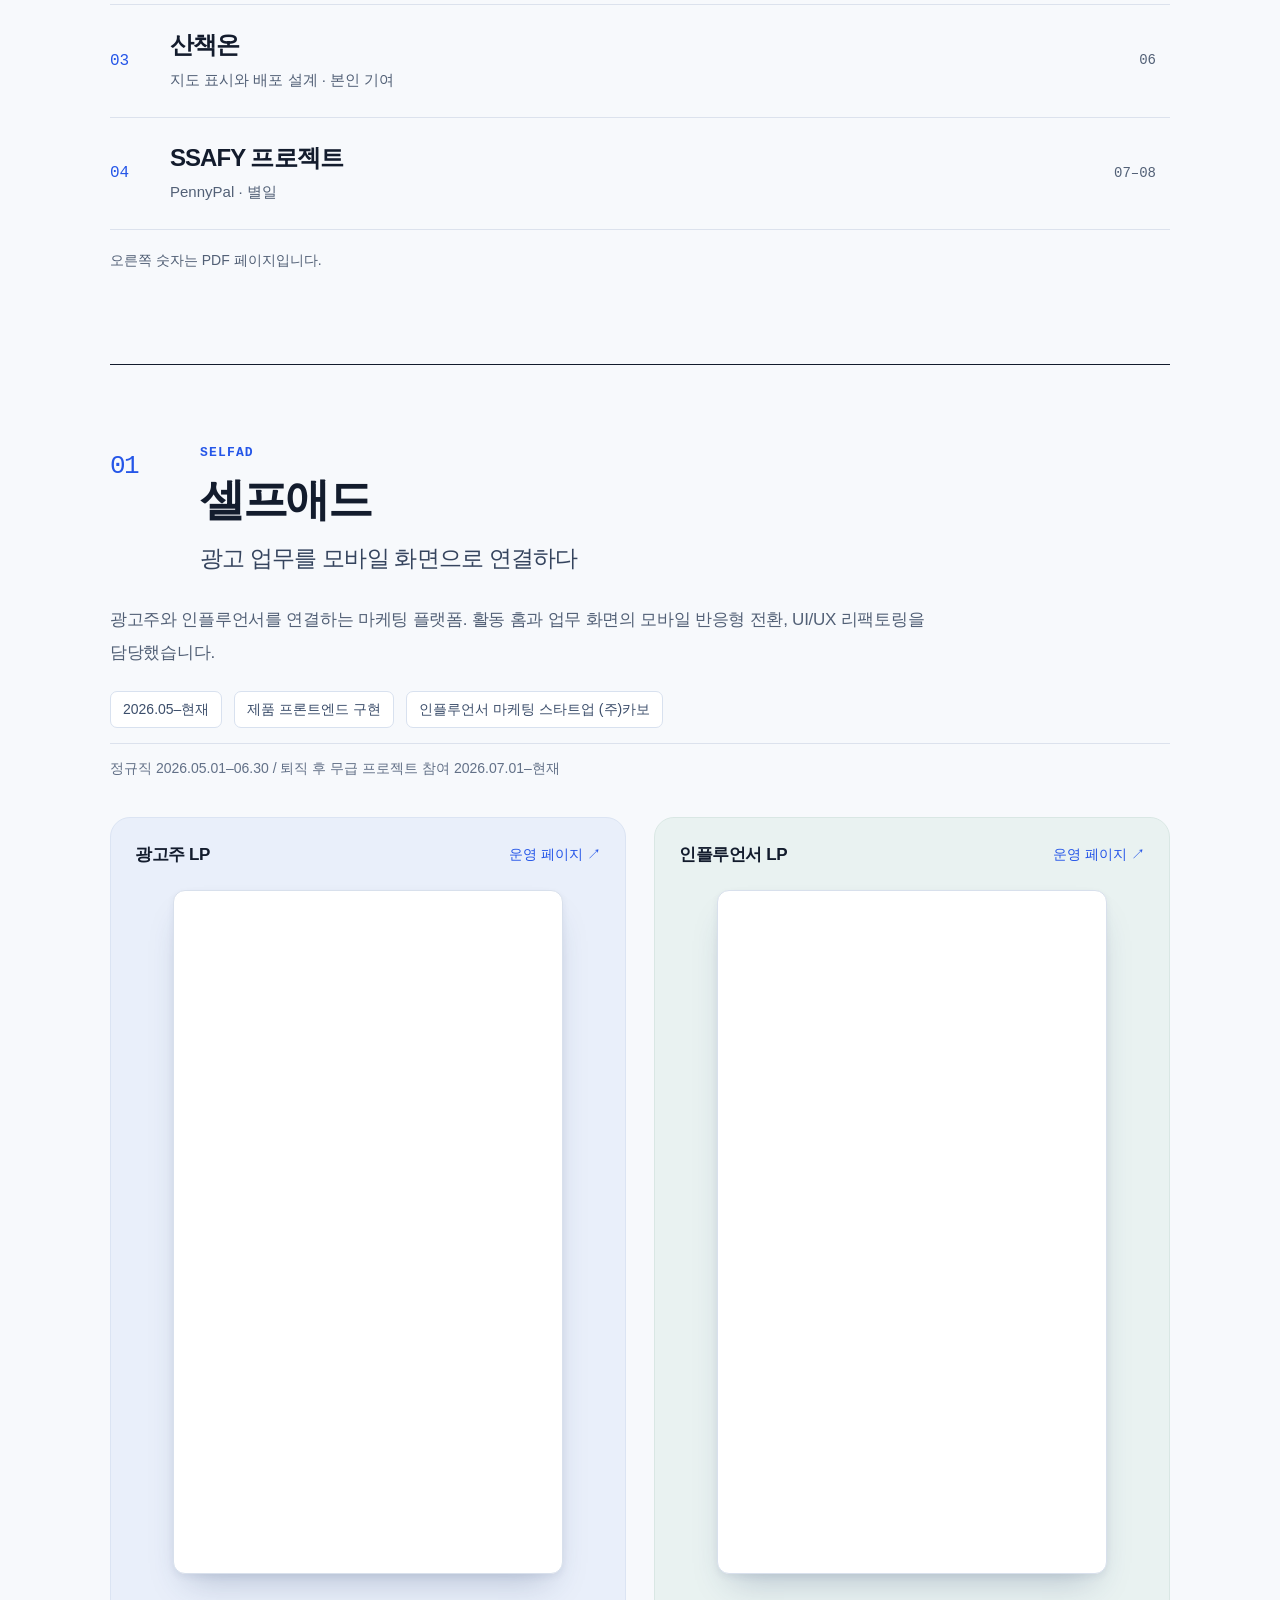
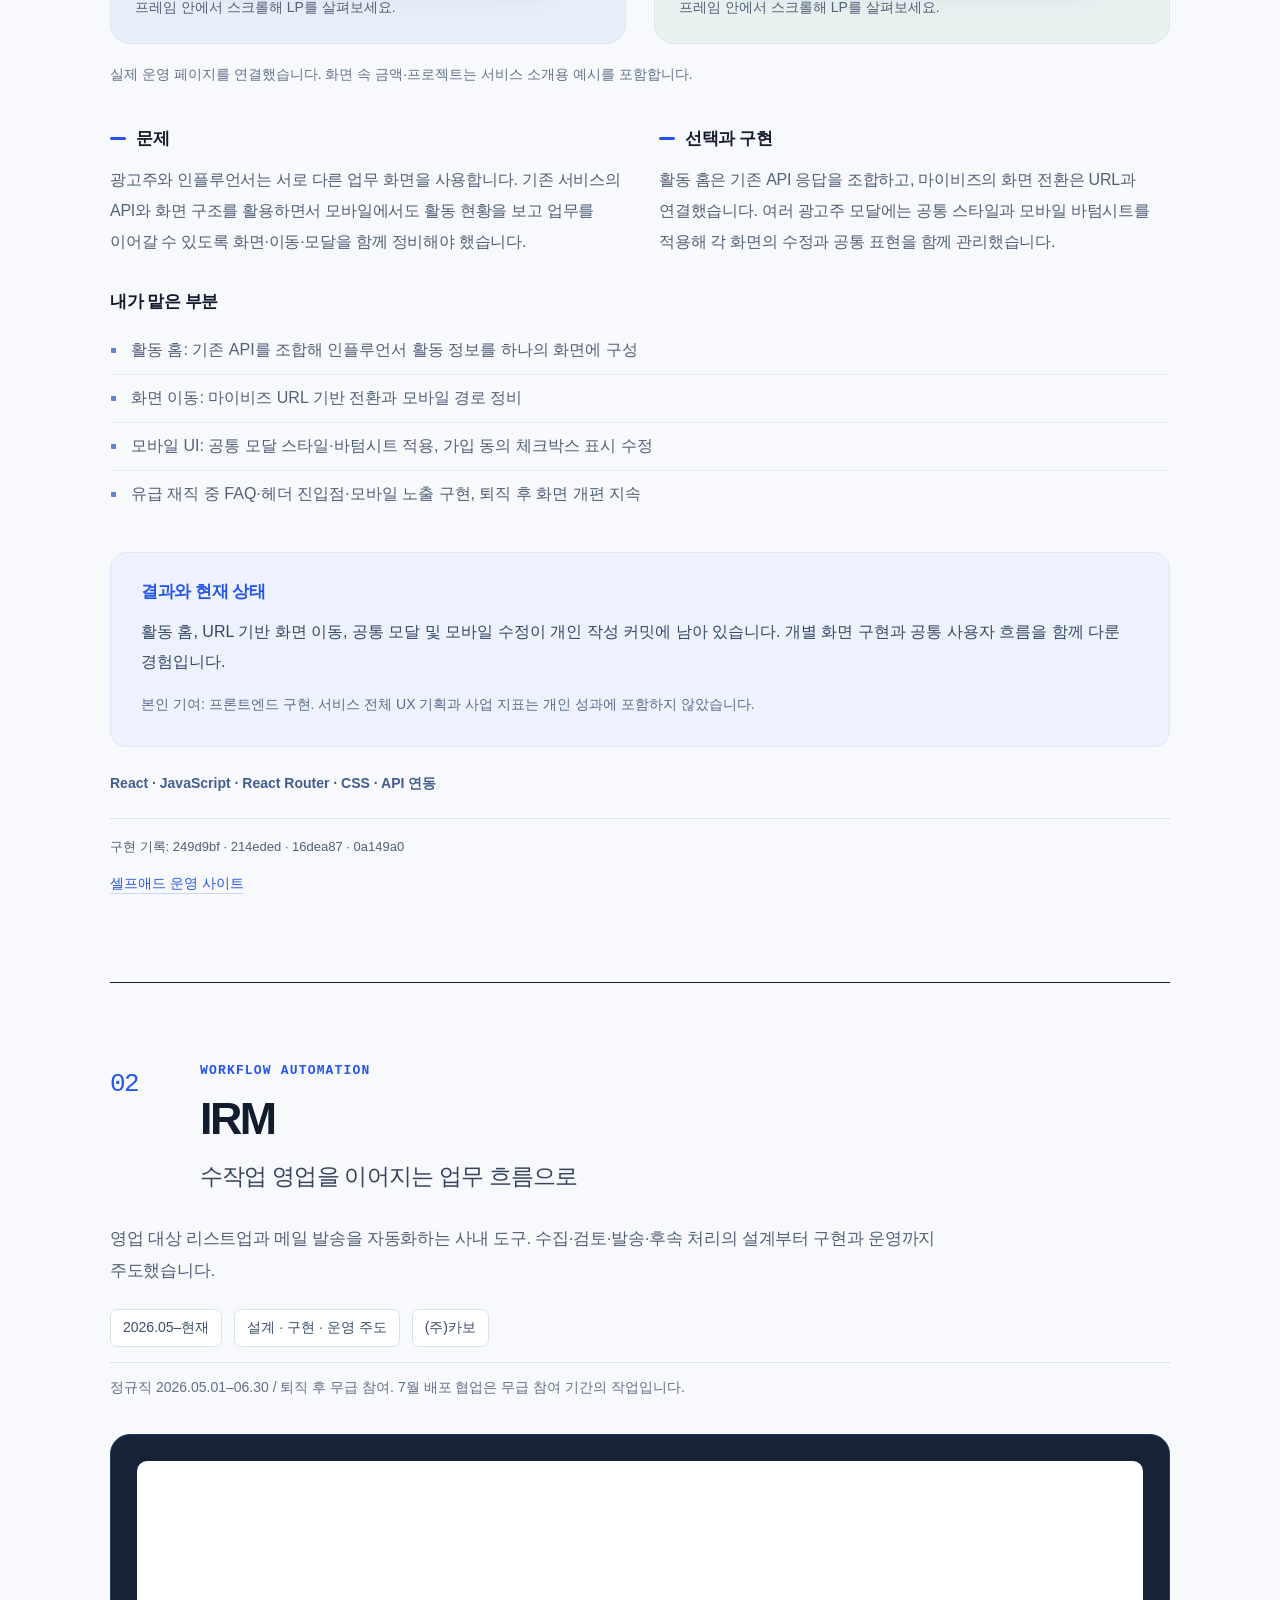
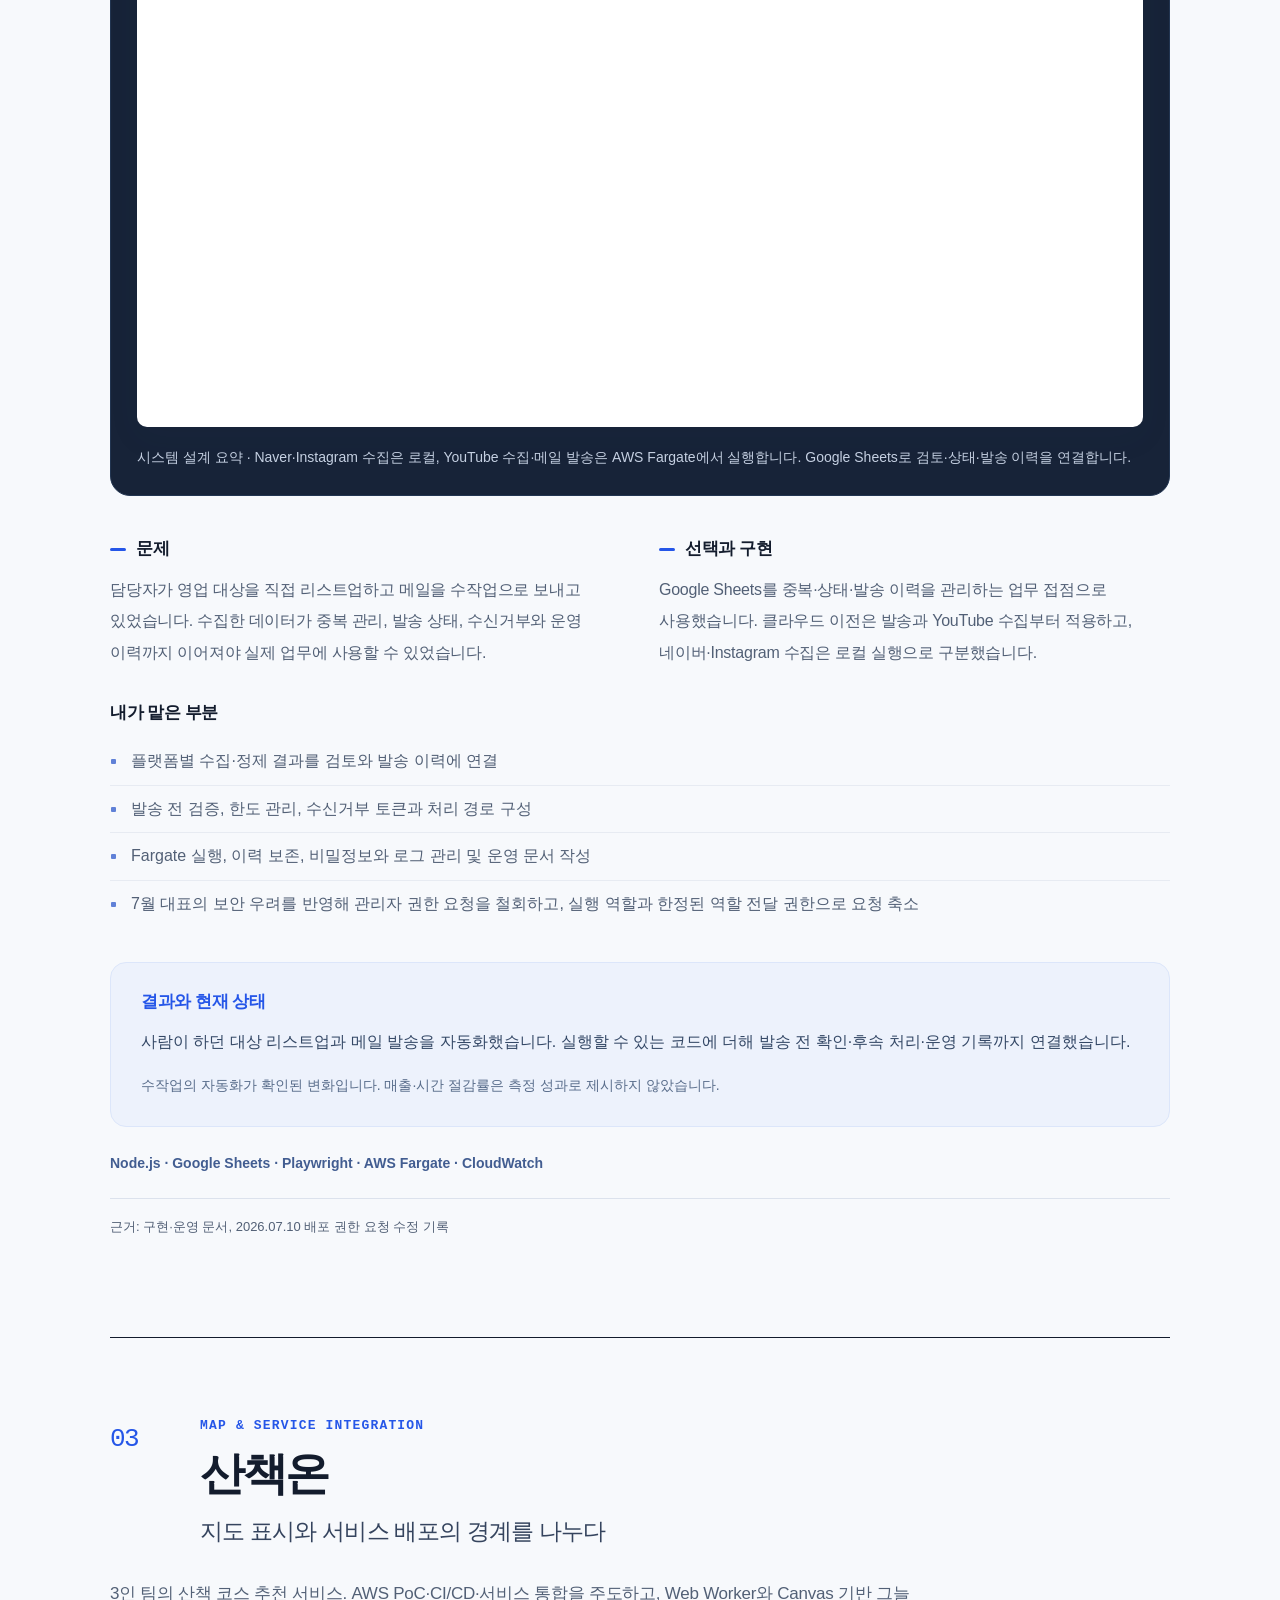
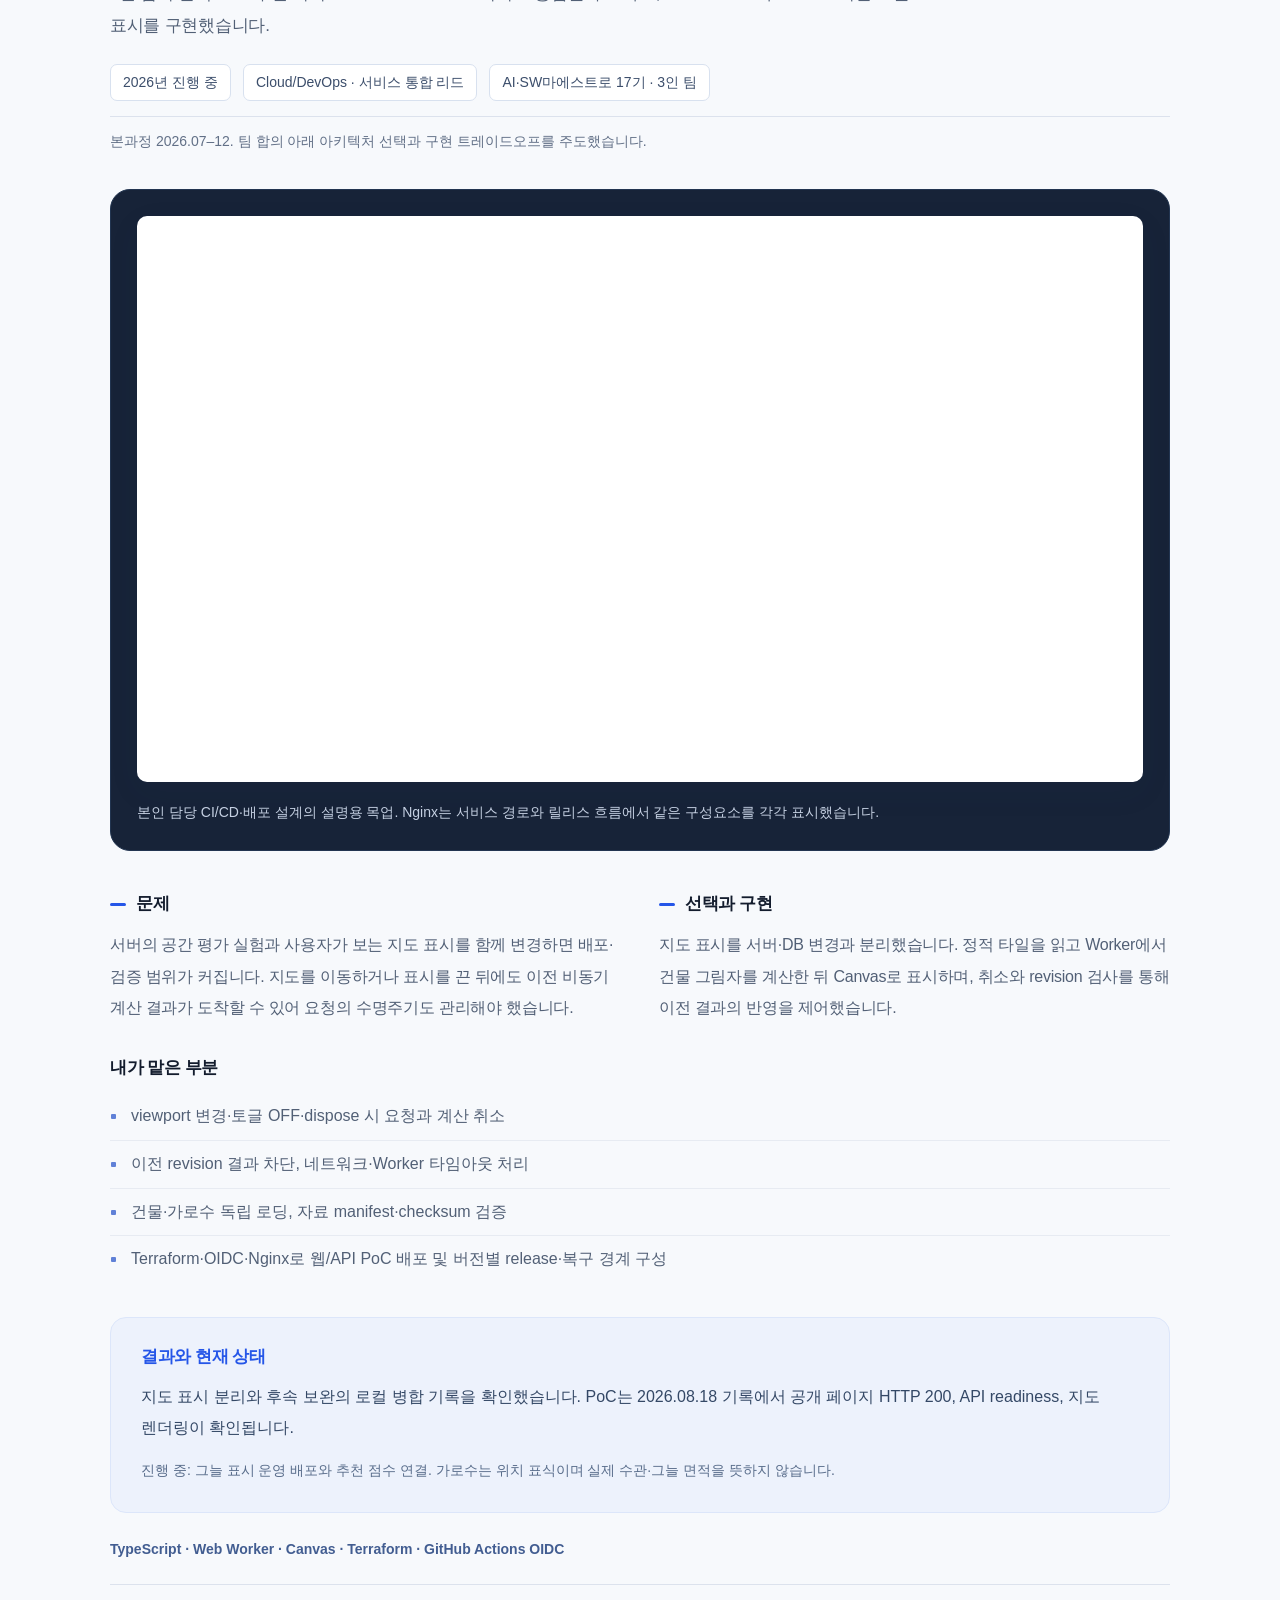
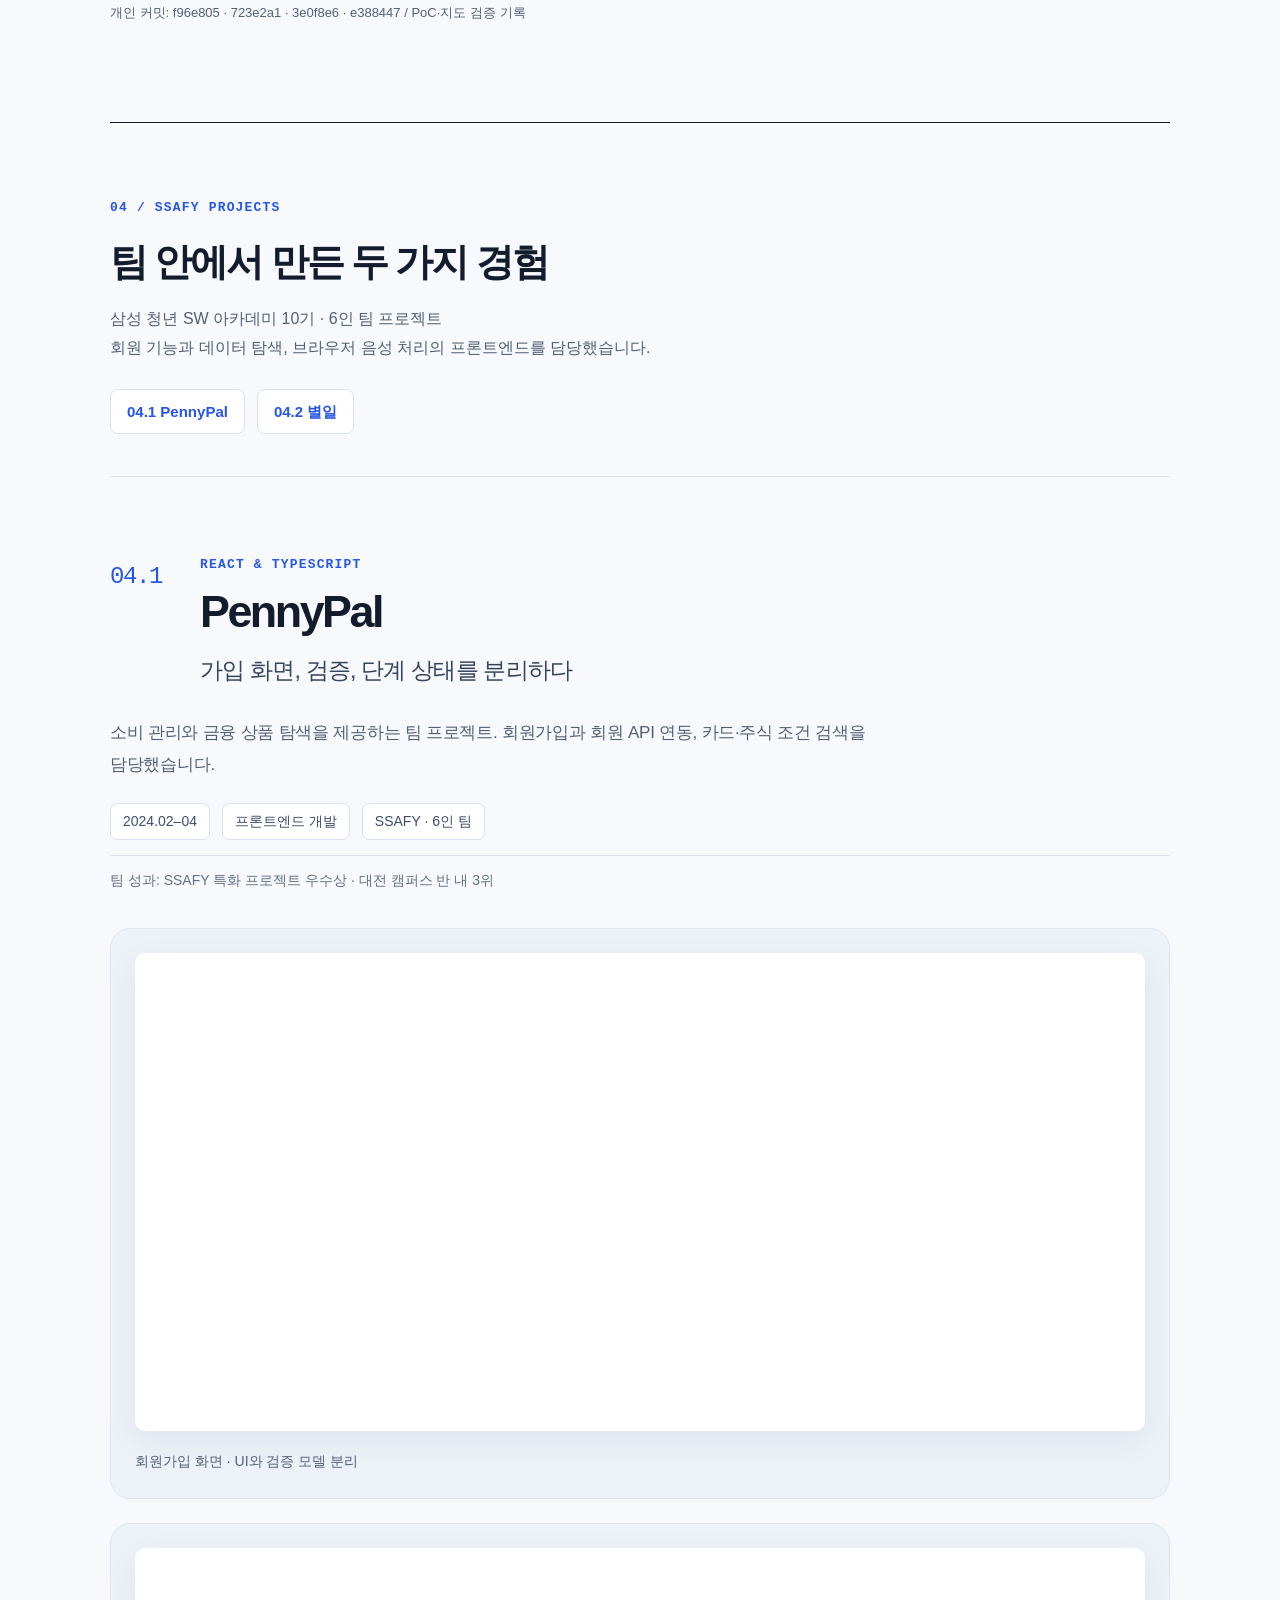
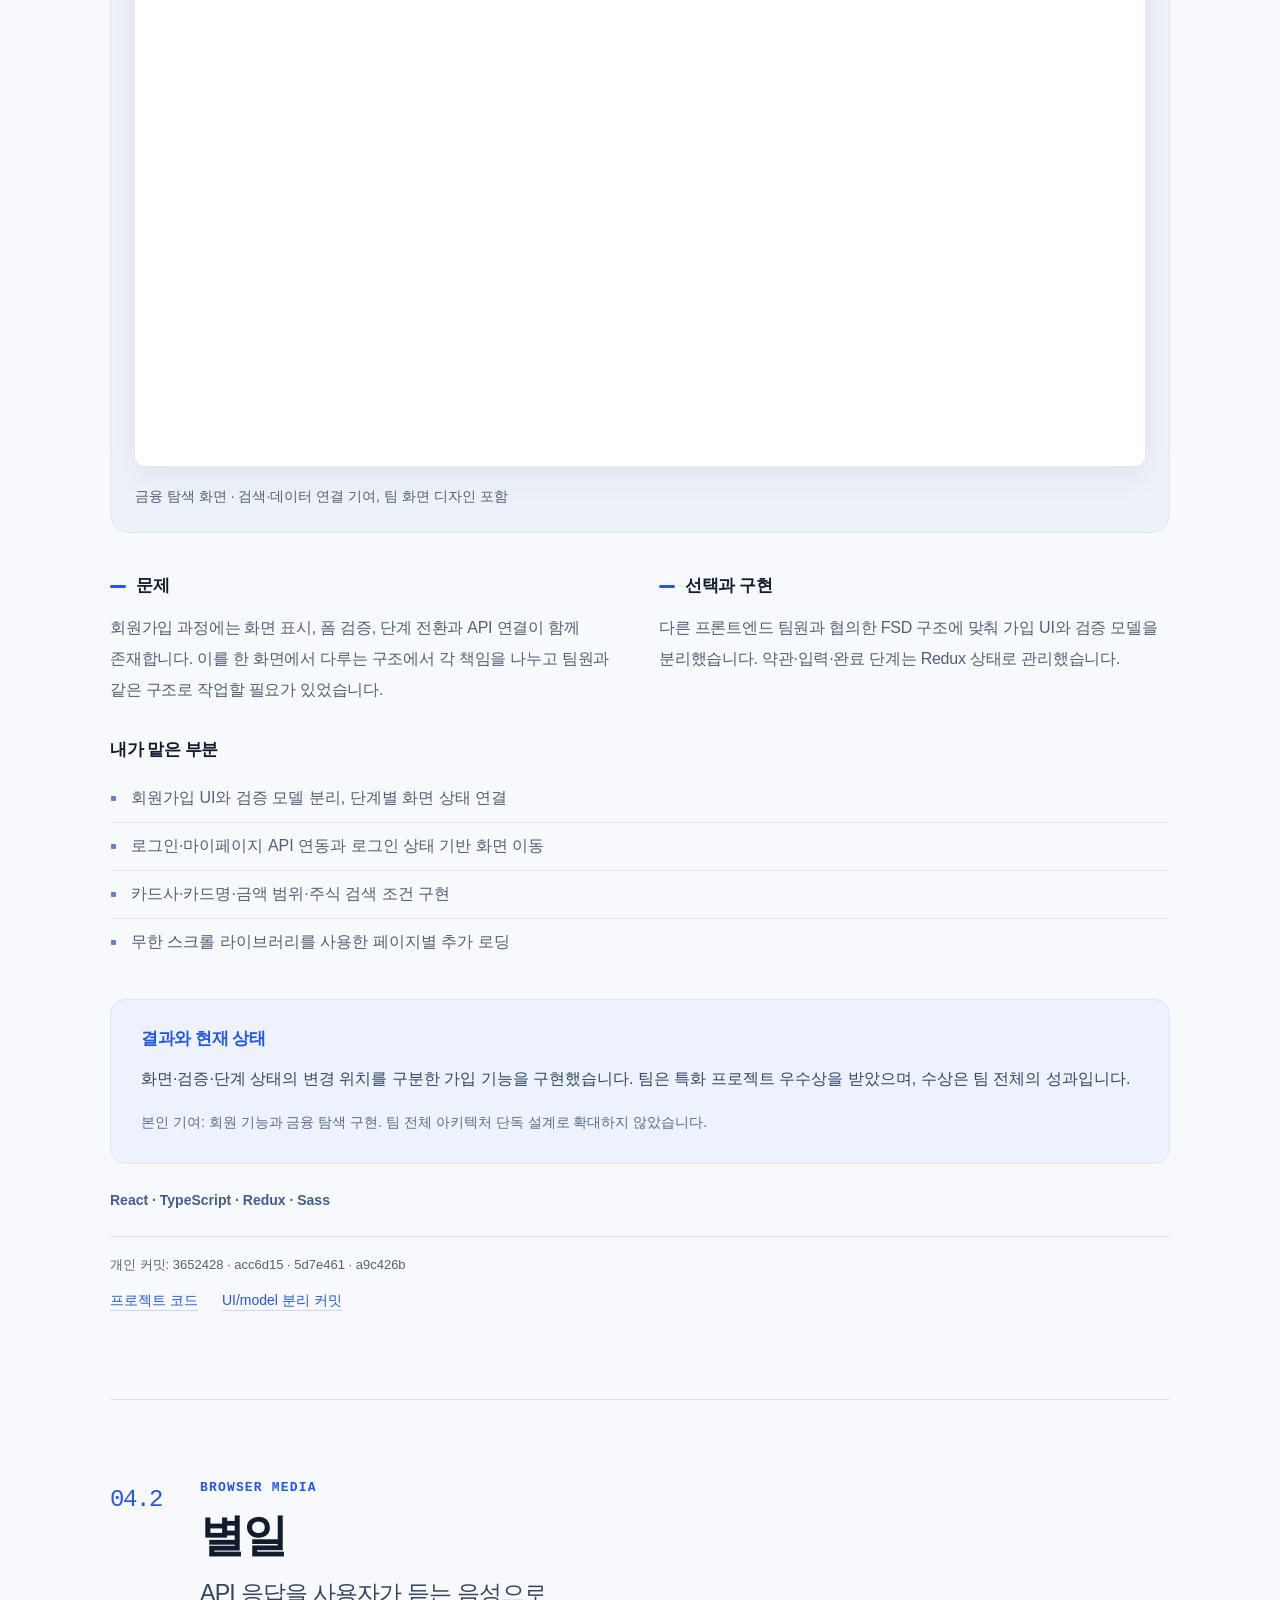
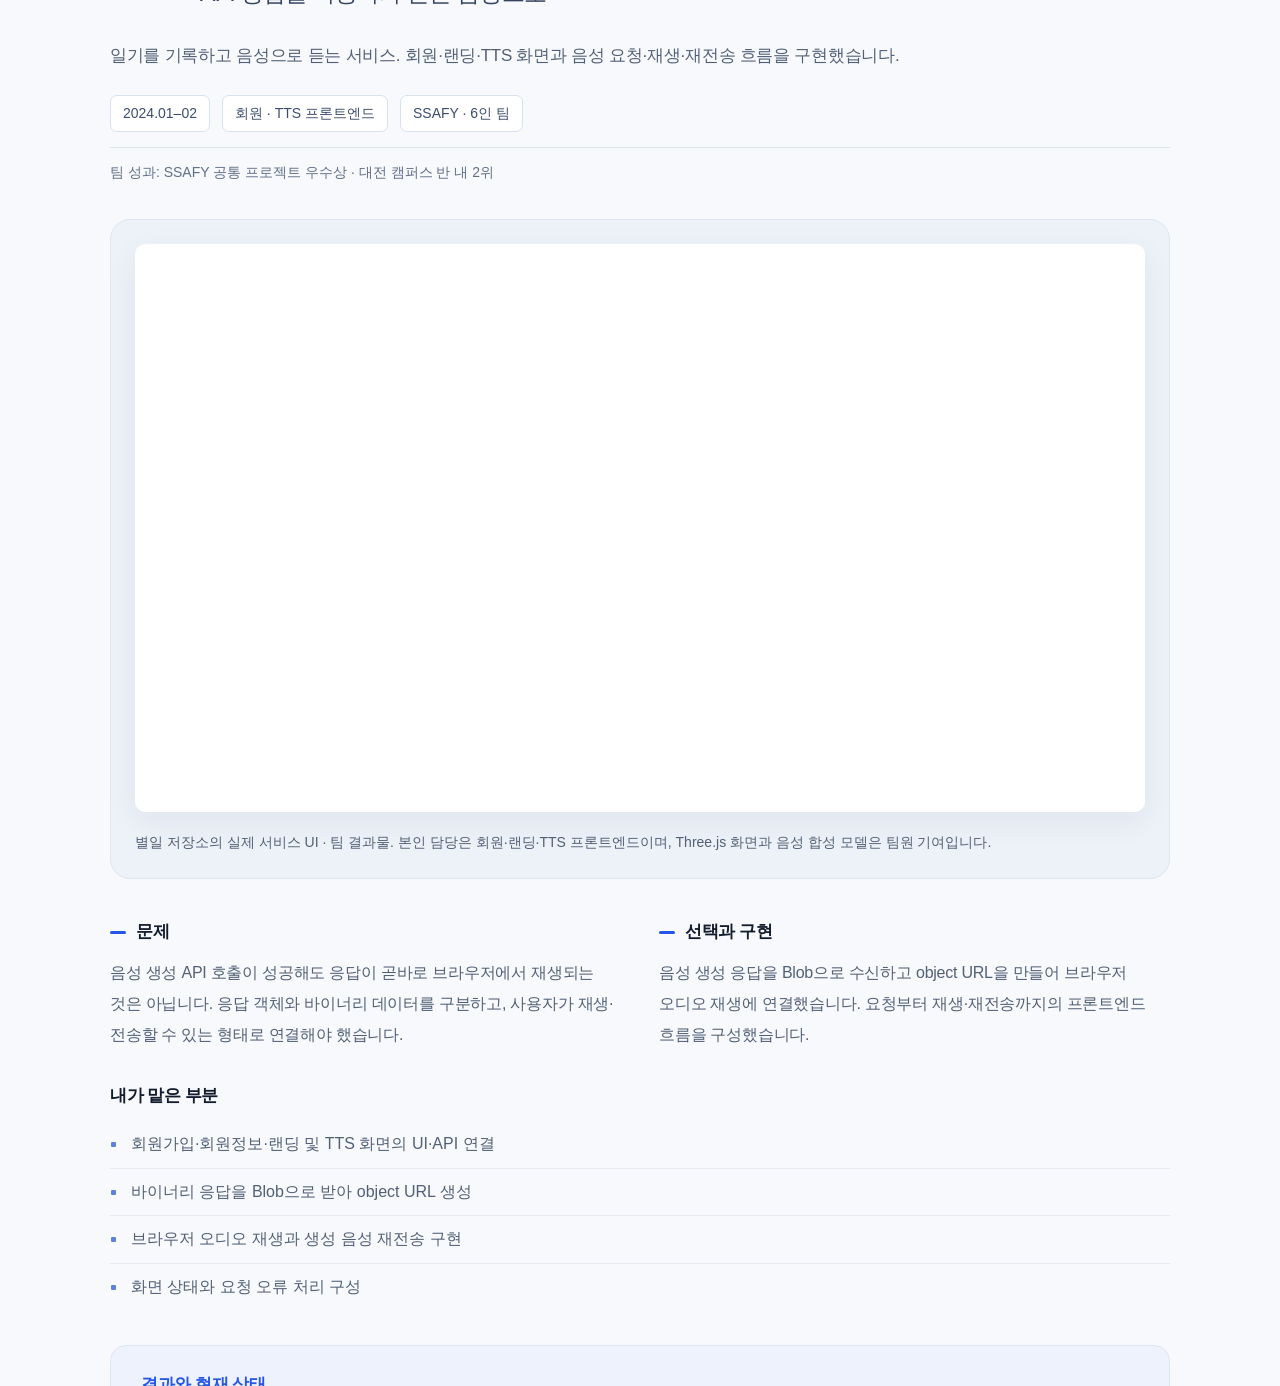
==== commit d1e4bfc2: "Point submitted portfolio URL to ver2.1" ====
--- a/index.html
+++ b/index.html
@@ -1 +1 @@
-<!doctype html><html lang="ko"><head><meta charset="utf-8"><meta name="viewport" content="width=device-width,initial-scale=1"><meta http-equiv="refresh" content="0;url=ver2/"><title>김동학 포트폴리오</title><link rel="canonical" href="https://donghakk.github.io/portfolio/ver2/"></head><body><a href="ver2/">김동학 포트폴리오 보기</a></body></html>+<!doctype html><html lang="ko"><head><meta charset="utf-8"><meta name="viewport" content="width=device-width,initial-scale=1"><meta http-equiv="refresh" content="0;url=ver2.1/"><title>김동학 포트폴리오</title><link rel="canonical" href="https://donghakk.github.io/portfolio/ver2.1/"></head><body><a href="ver2.1/">김동학 포트폴리오 보기</a></body></html>
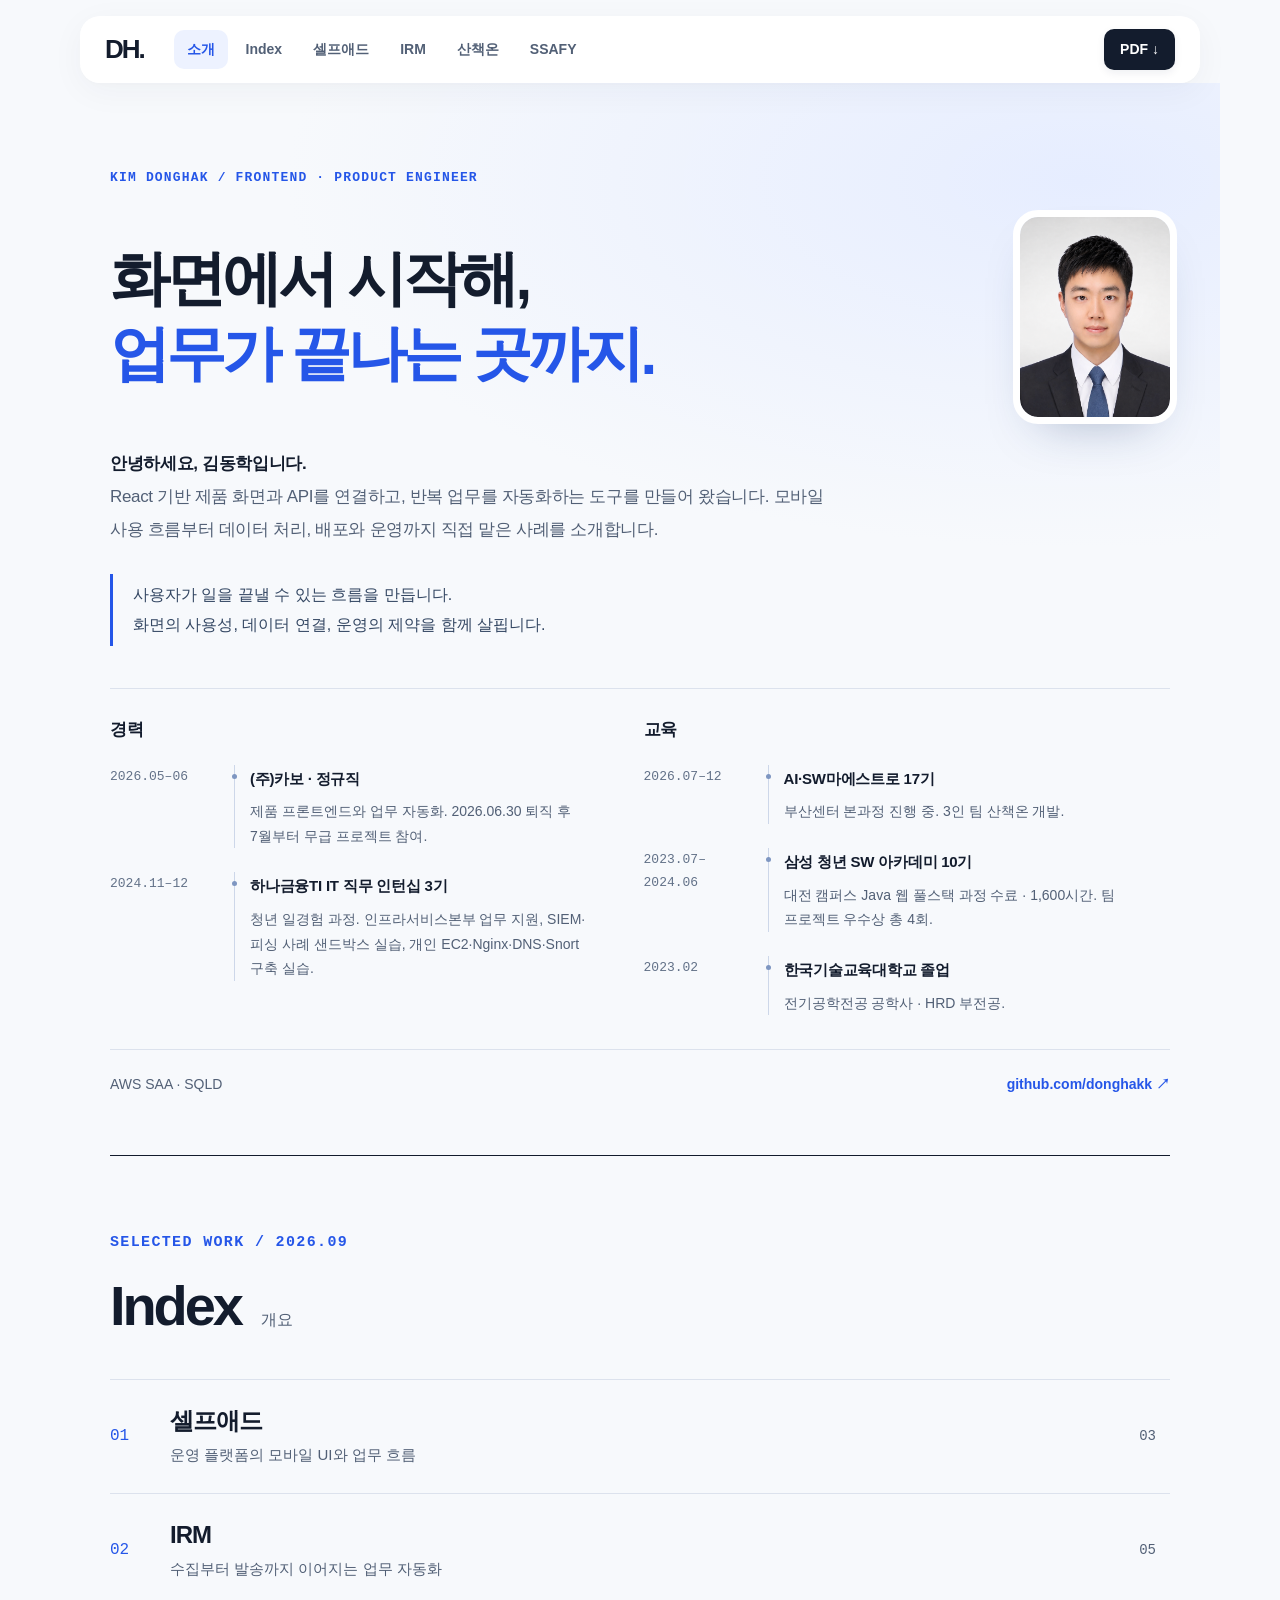
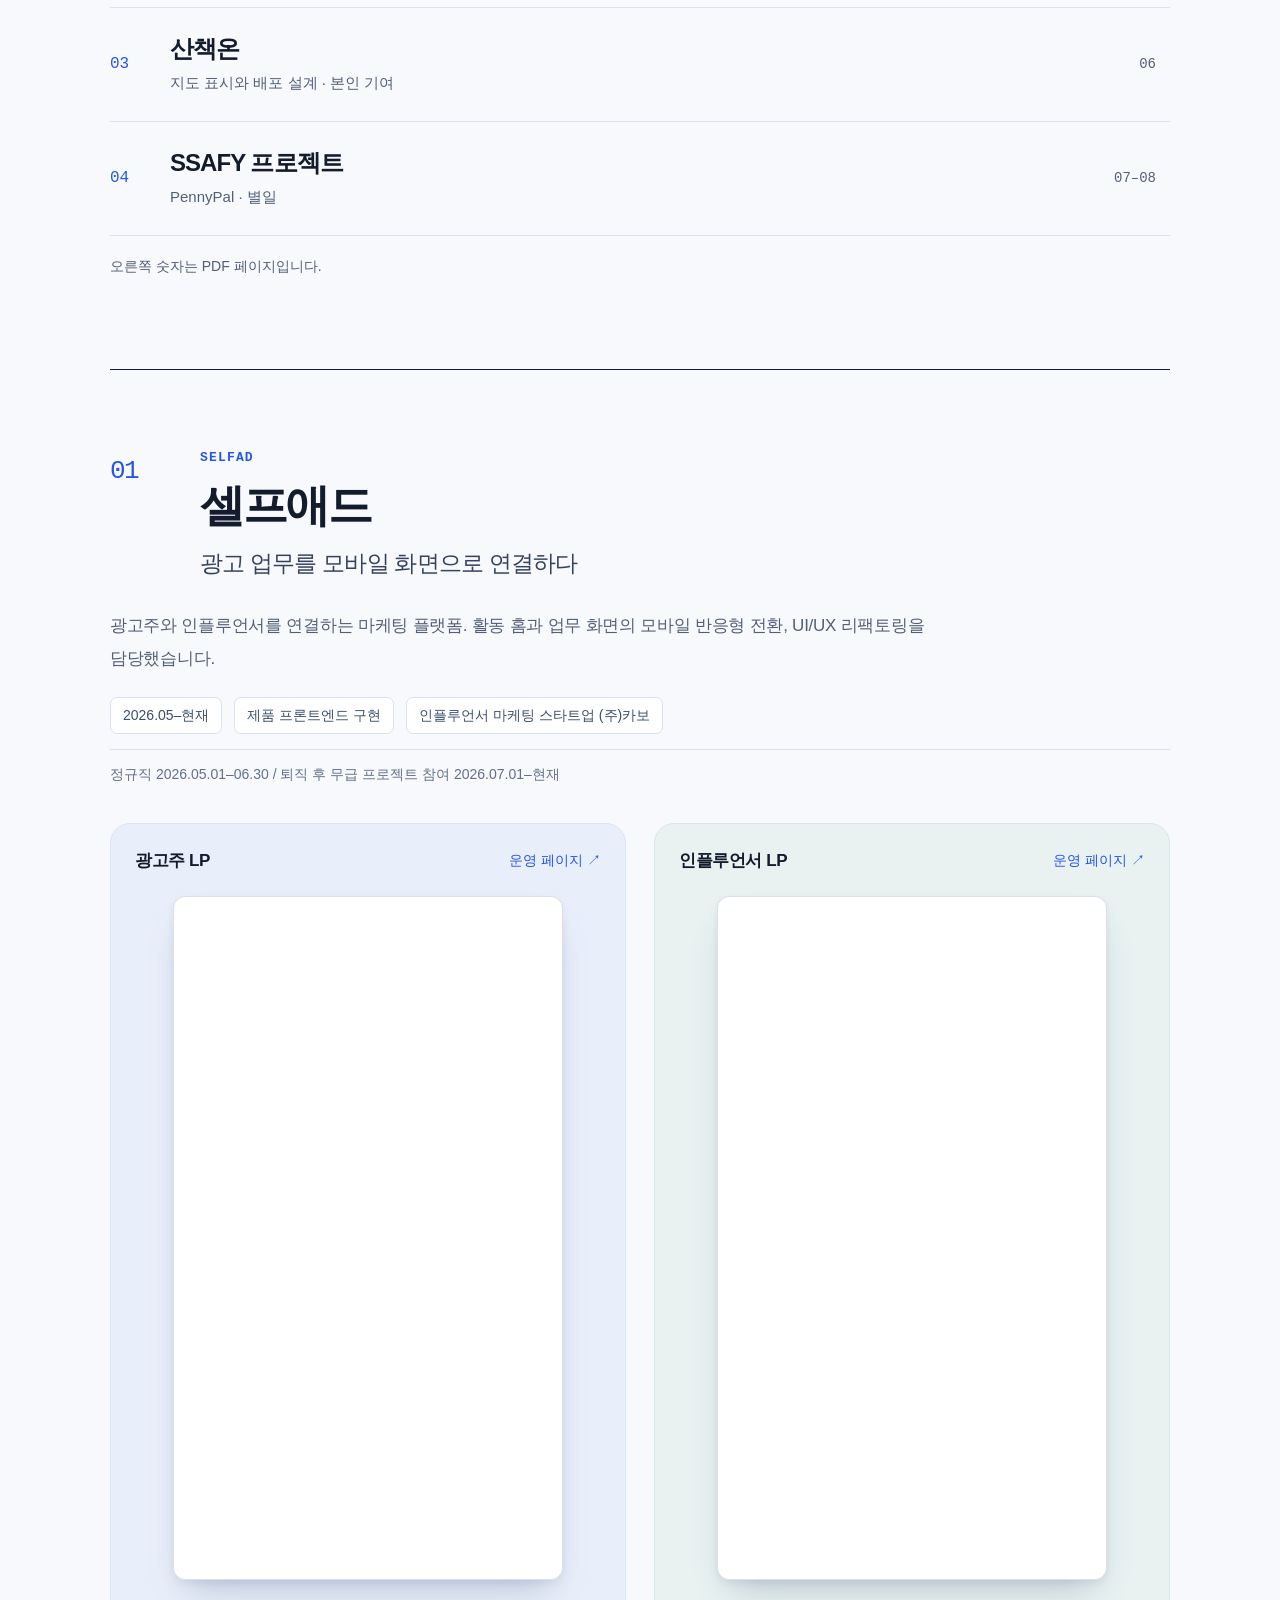
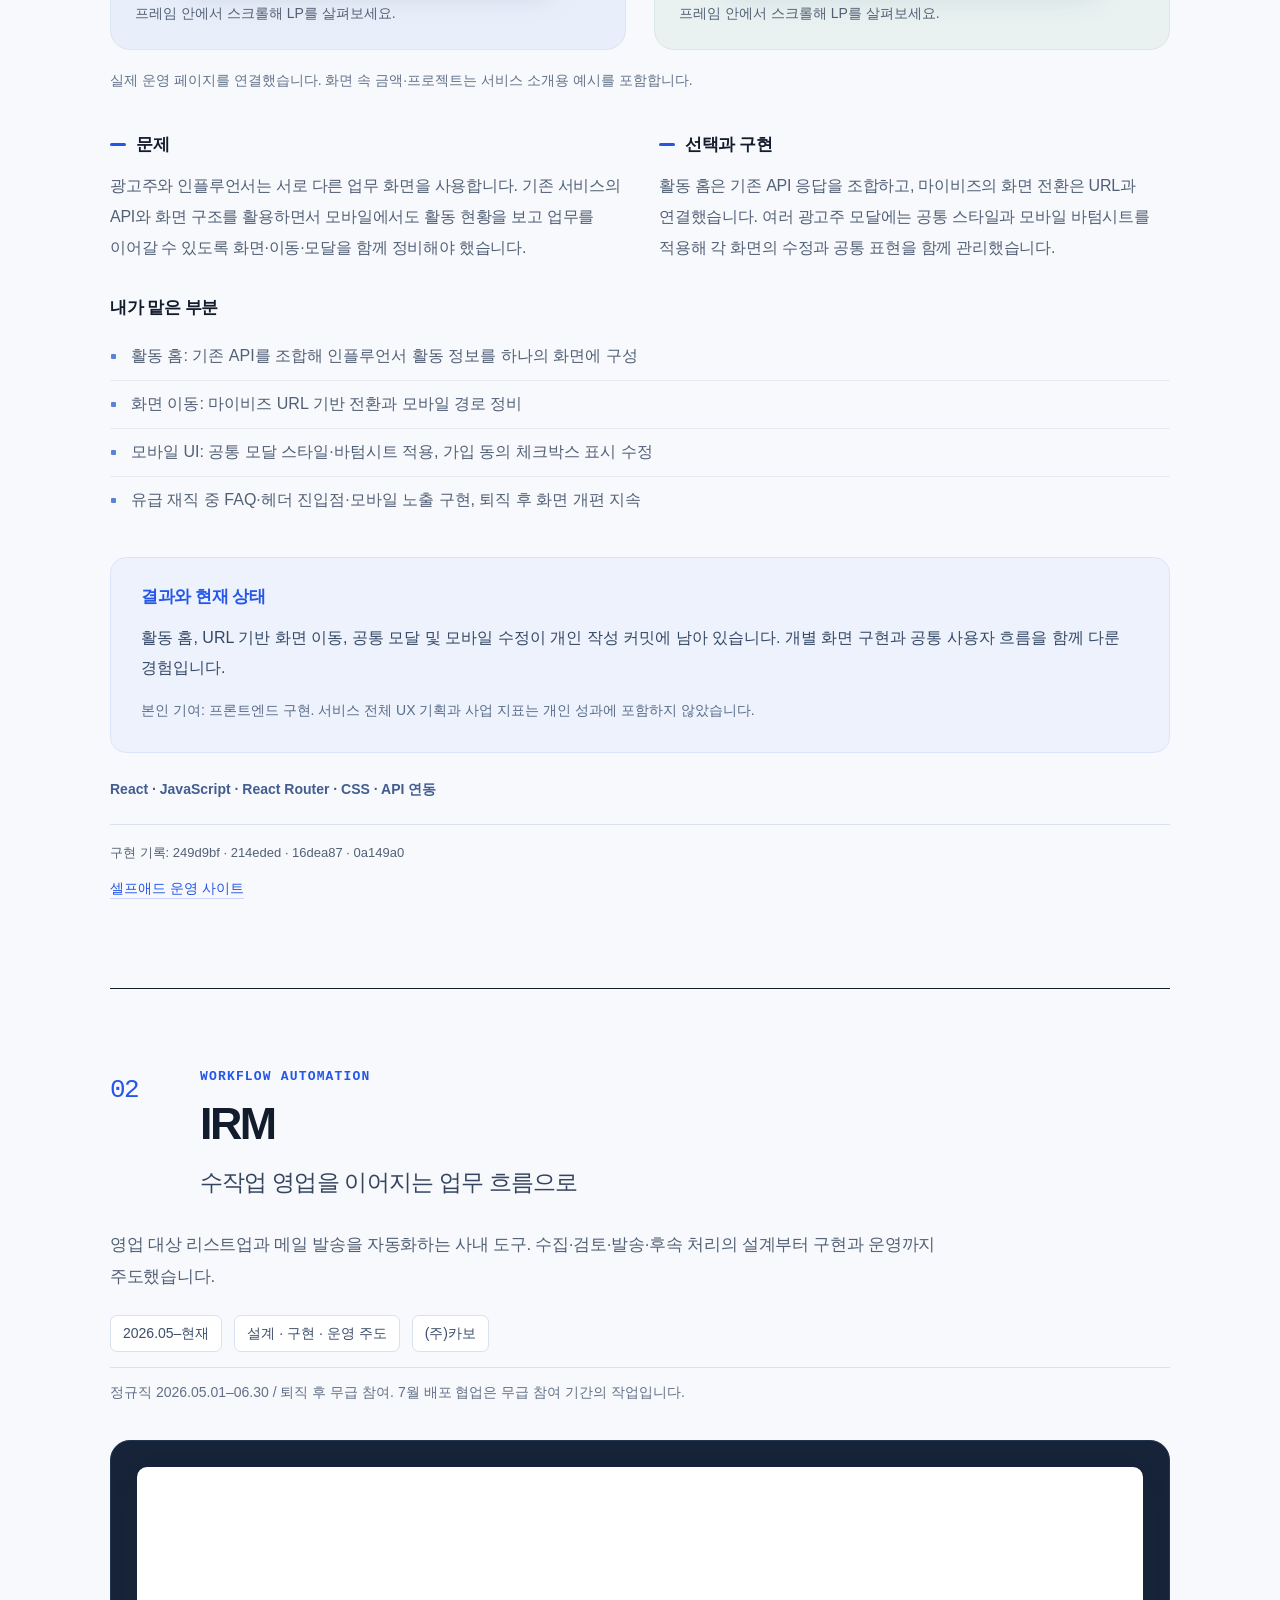
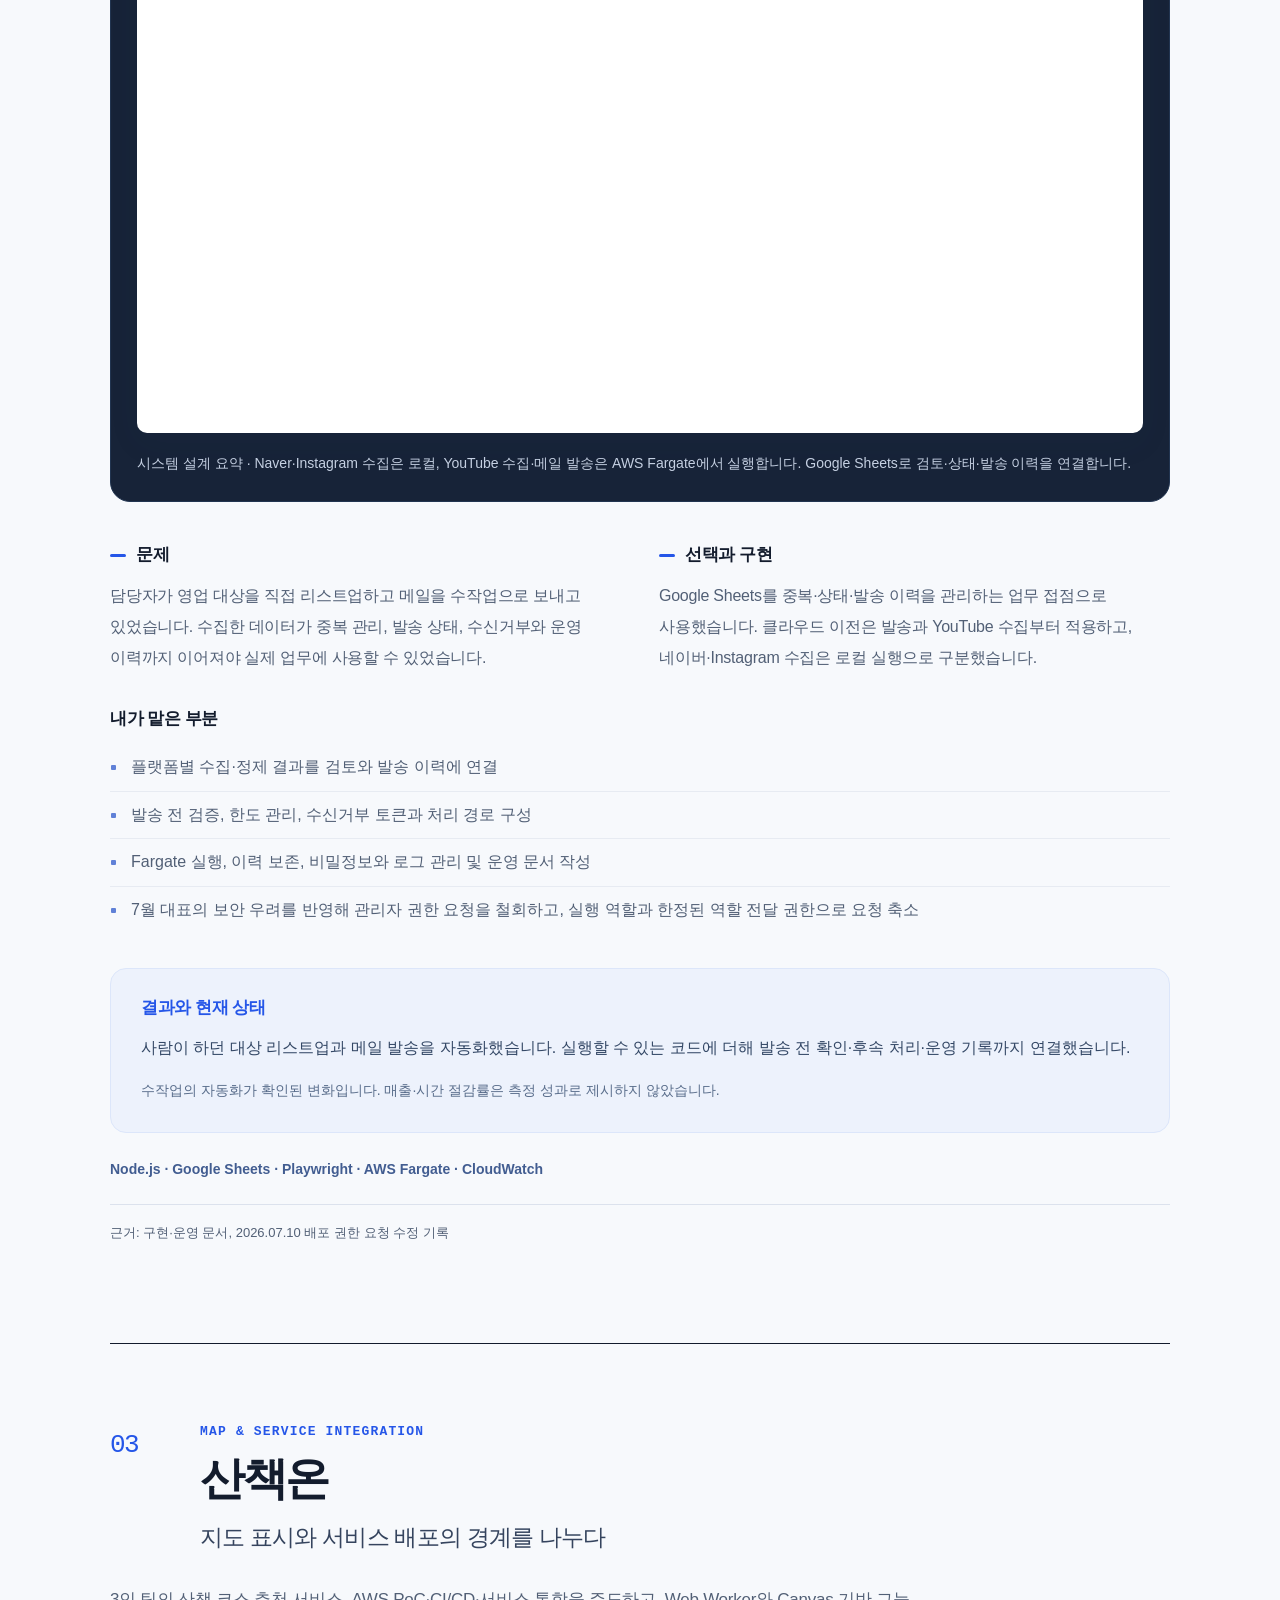
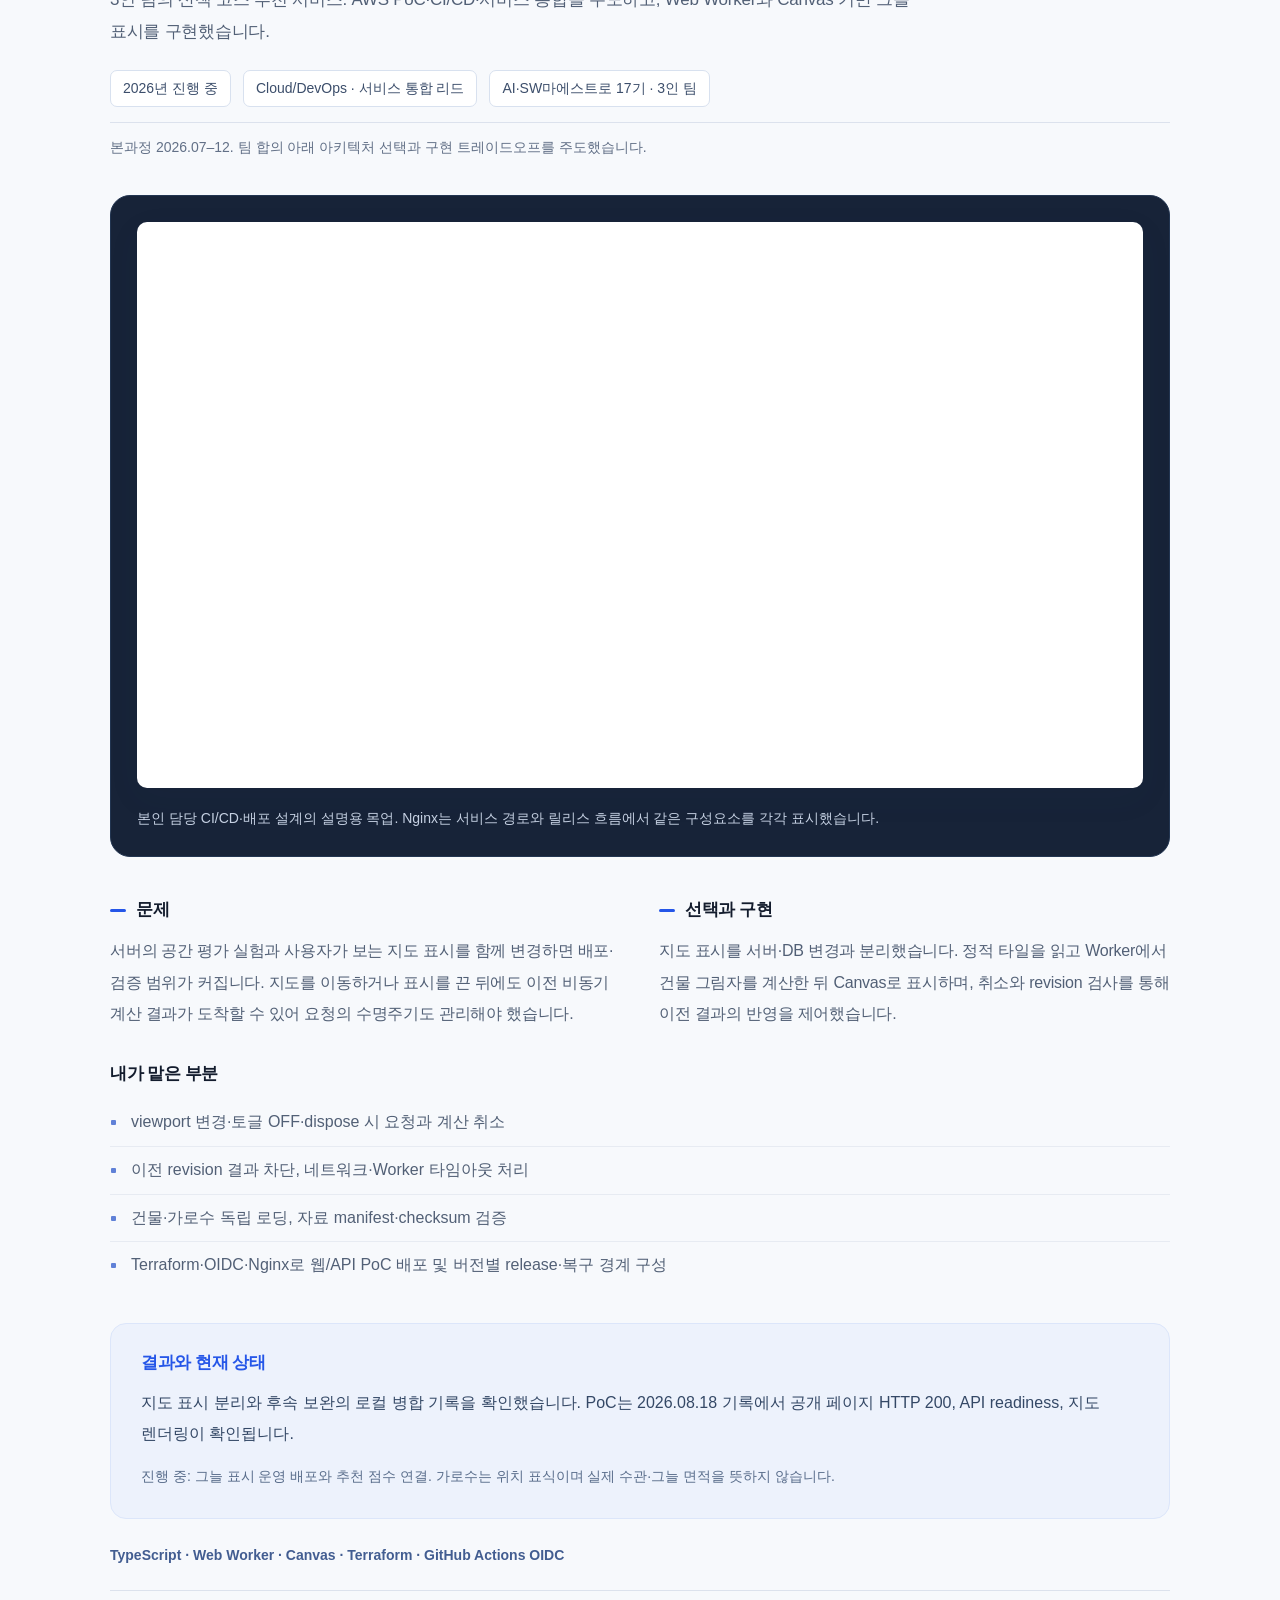
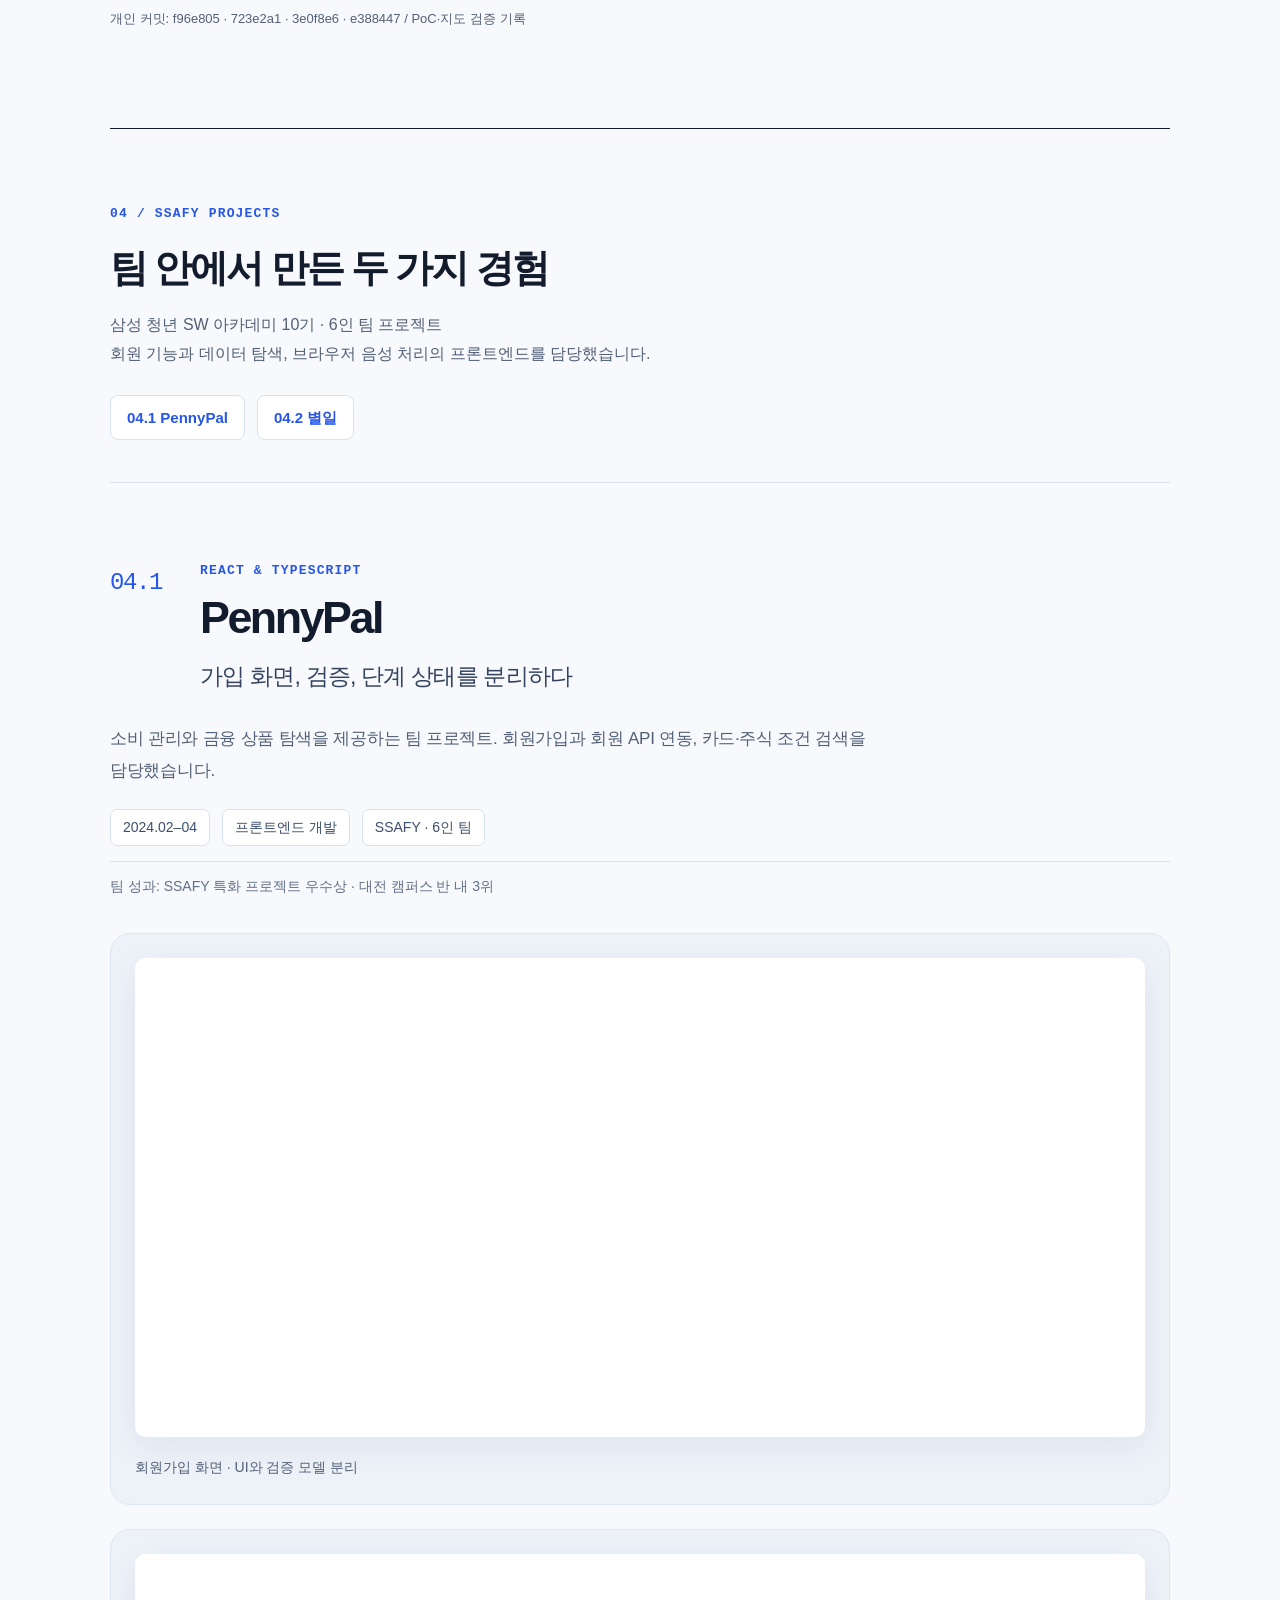
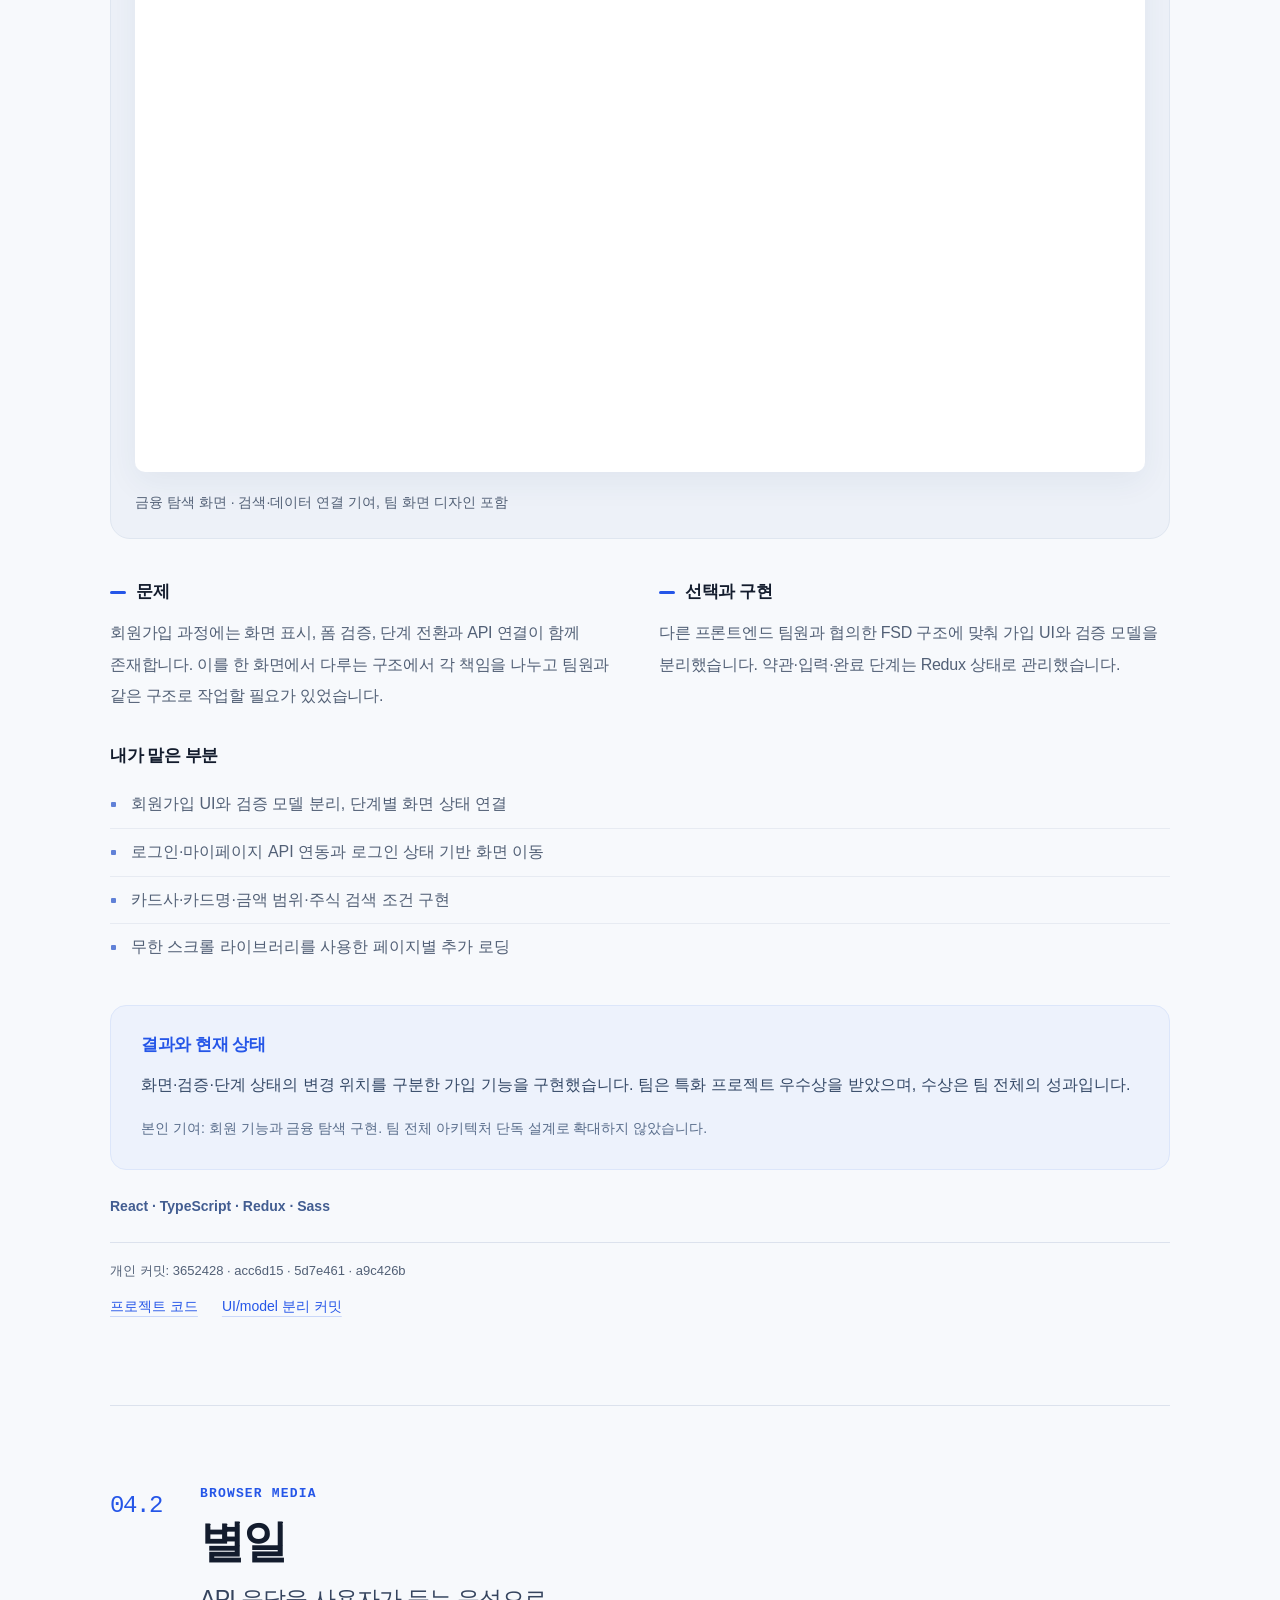
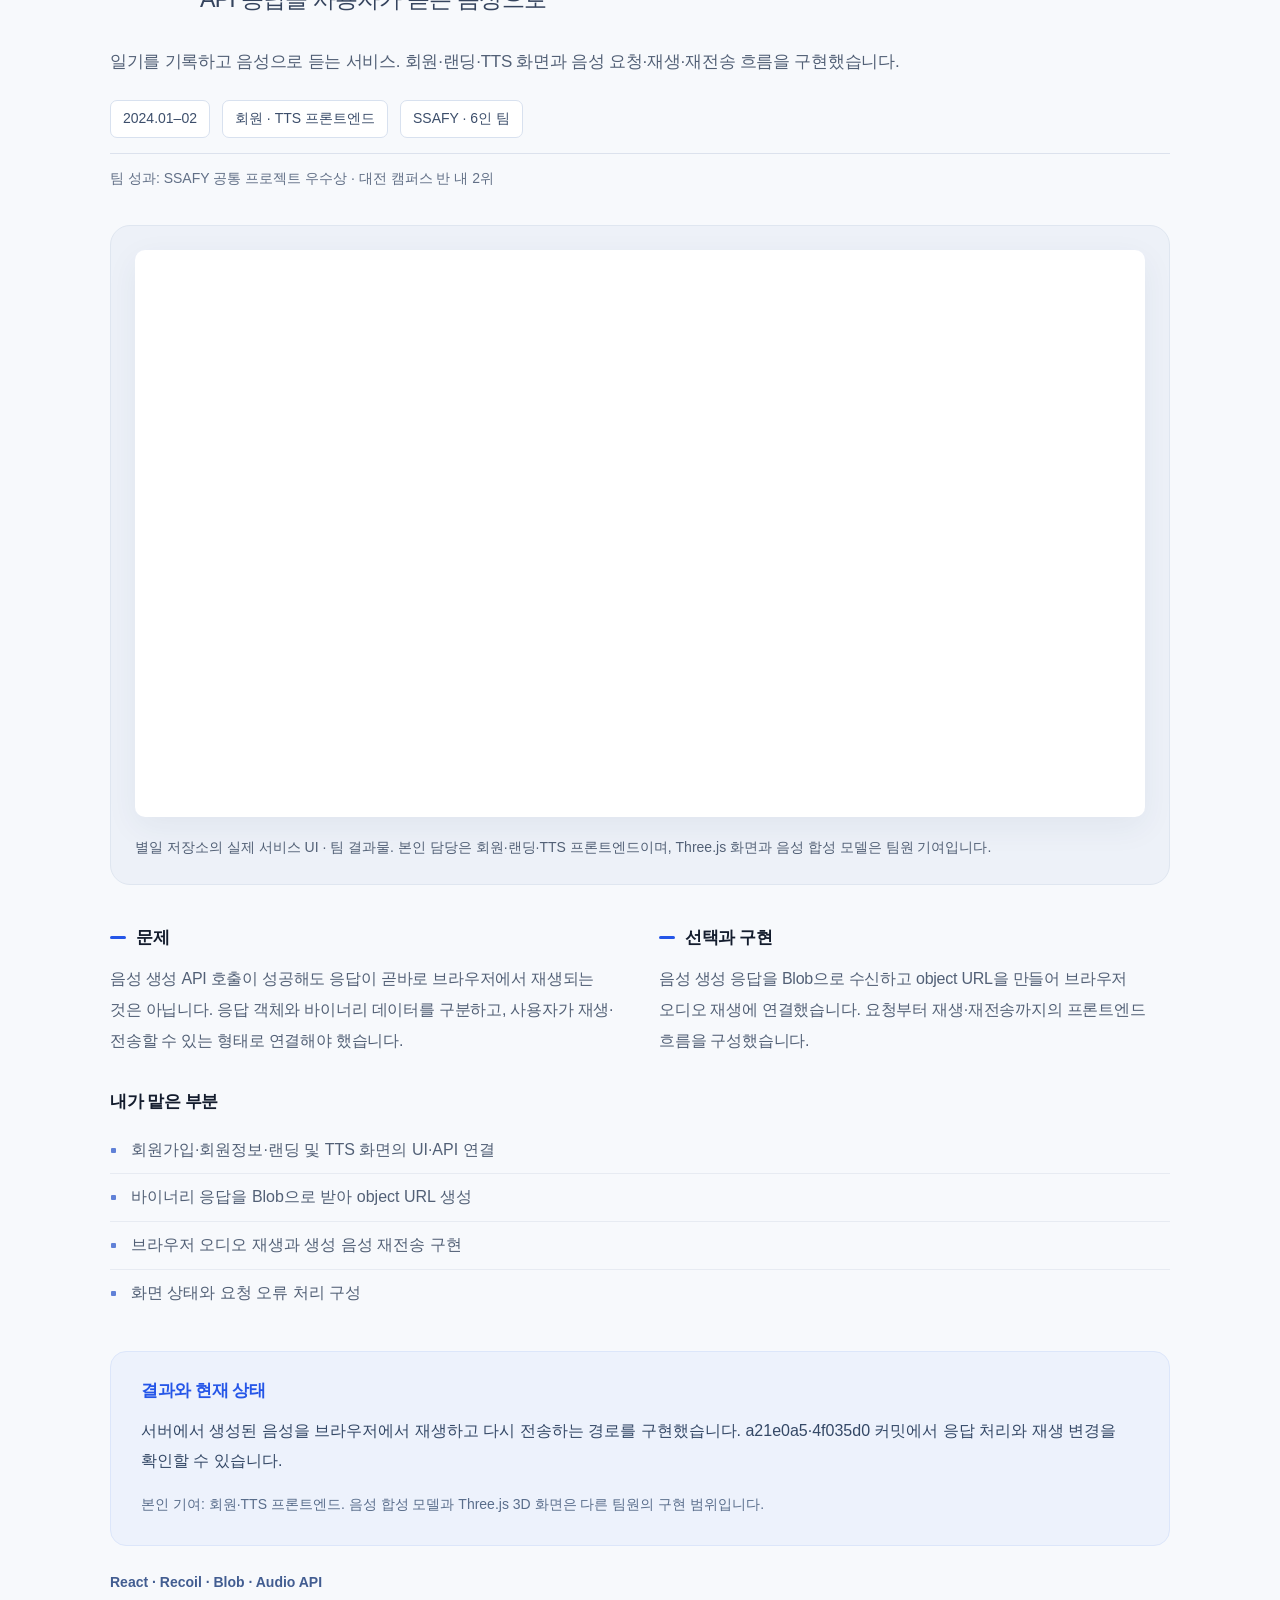
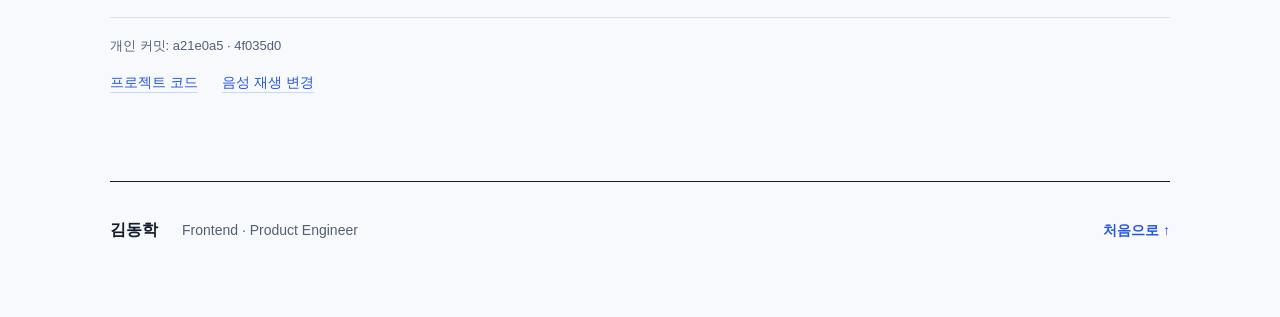
==== commit e6ba925a: "Keep portfolio entry at intro and defer offscreen LP embeds" ====
--- a/index.html
+++ b/index.html
@@ -1 +1 @@
-<!doctype html><html lang="ko"><head><meta charset="utf-8"><meta name="viewport" content="width=device-width,initial-scale=1"><meta http-equiv="refresh" content="0;url=ver2.1/"><title>김동학 포트폴리오</title><link rel="canonical" href="https://donghakk.github.io/portfolio/ver2.1/"></head><body><a href="ver2.1/">김동학 포트폴리오 보기</a></body></html>+<!doctype html><html lang="ko"><head><meta charset="utf-8"><meta name="viewport" content="width=device-width,initial-scale=1"><meta http-equiv="refresh" content="0;url=ver2.1/#intro"><title>김동학 포트폴리오</title><link rel="canonical" href="https://donghakk.github.io/portfolio/ver2.1/"></head><body><a href="ver2.1/#intro">김동학 포트폴리오 보기</a></body></html>
